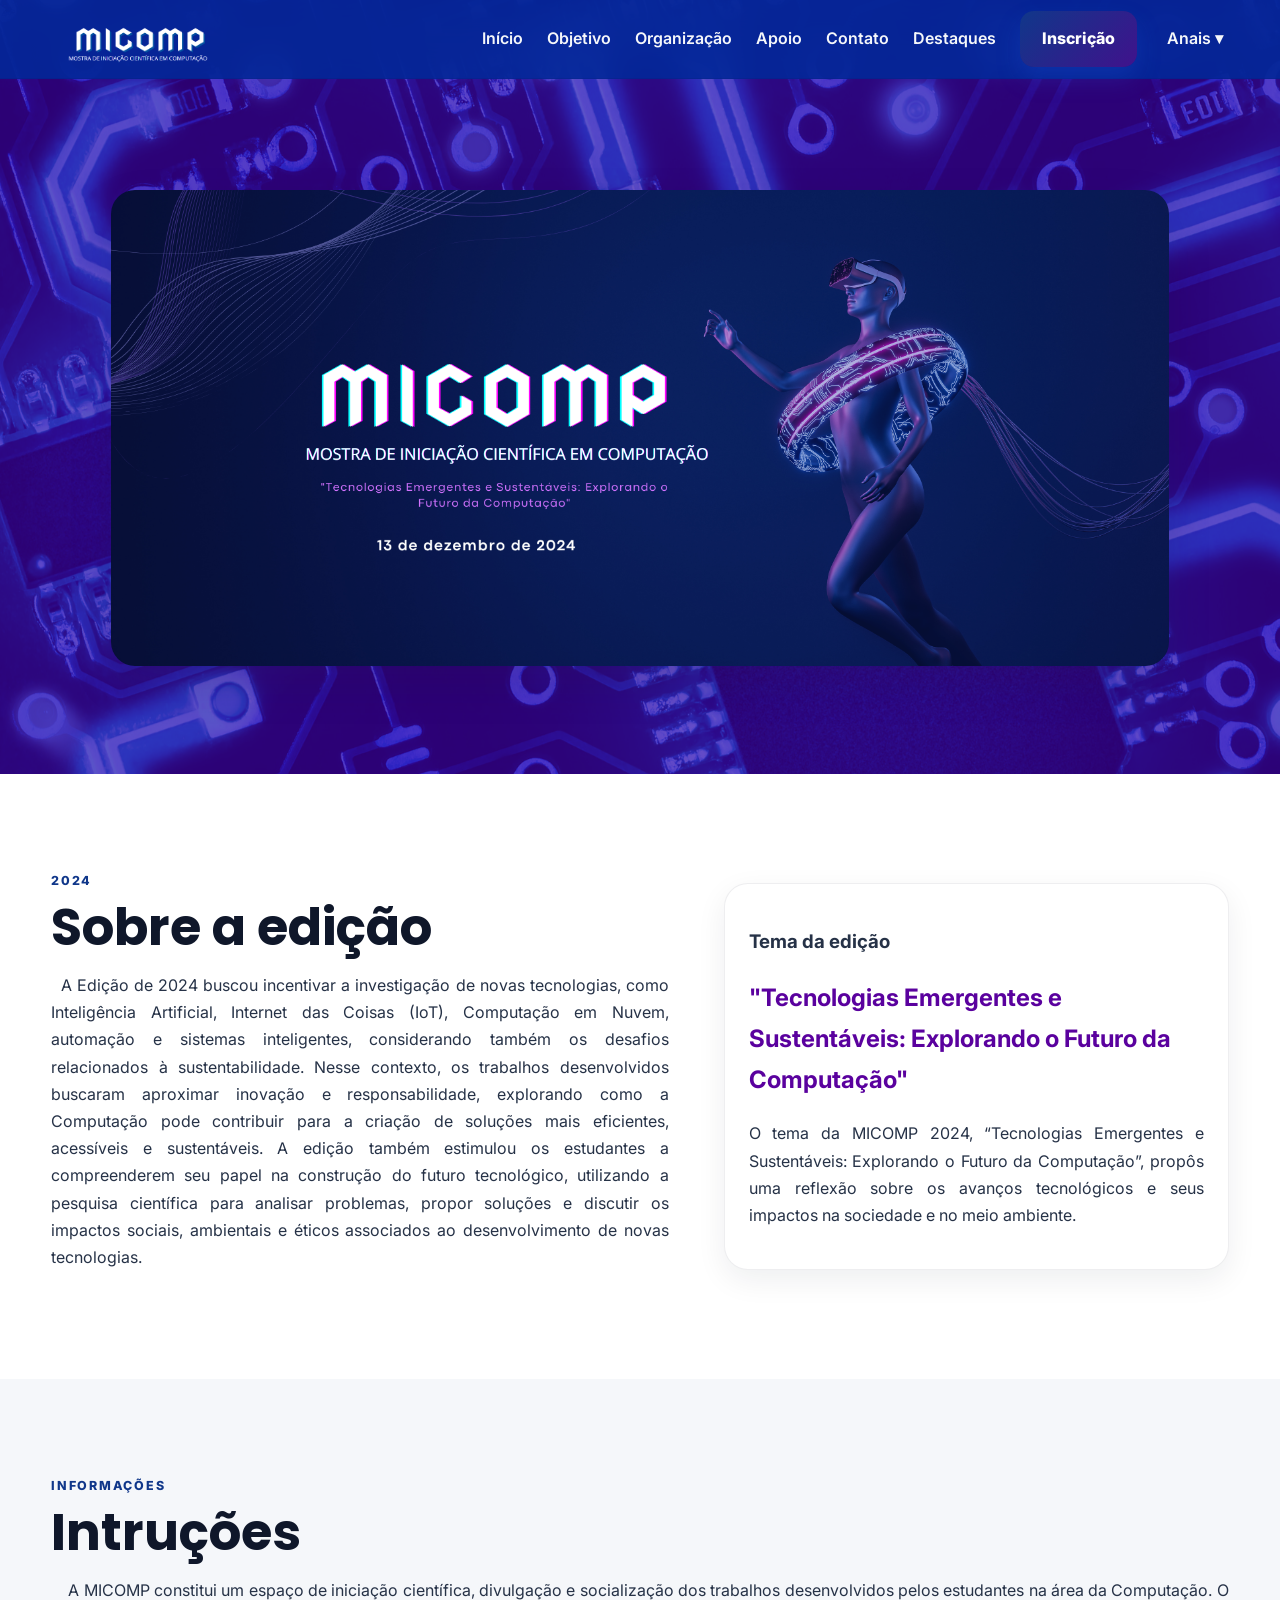
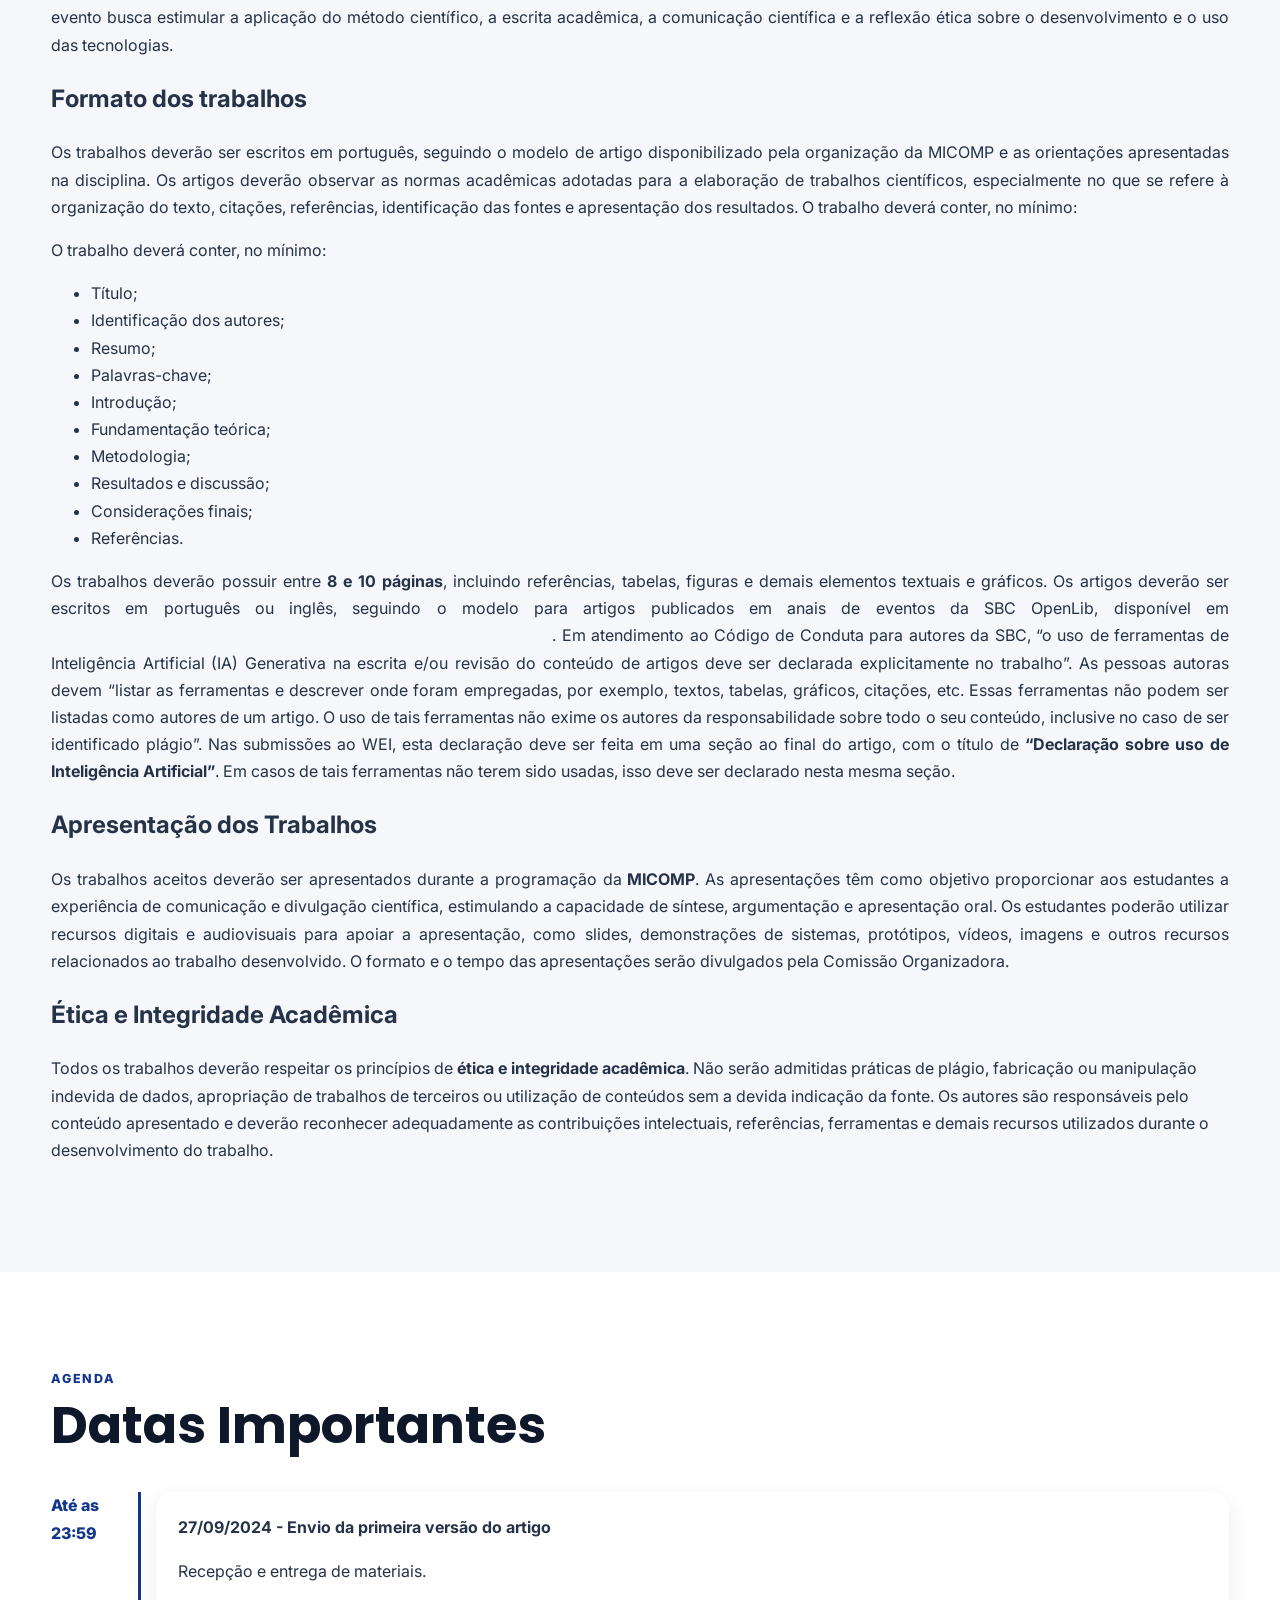
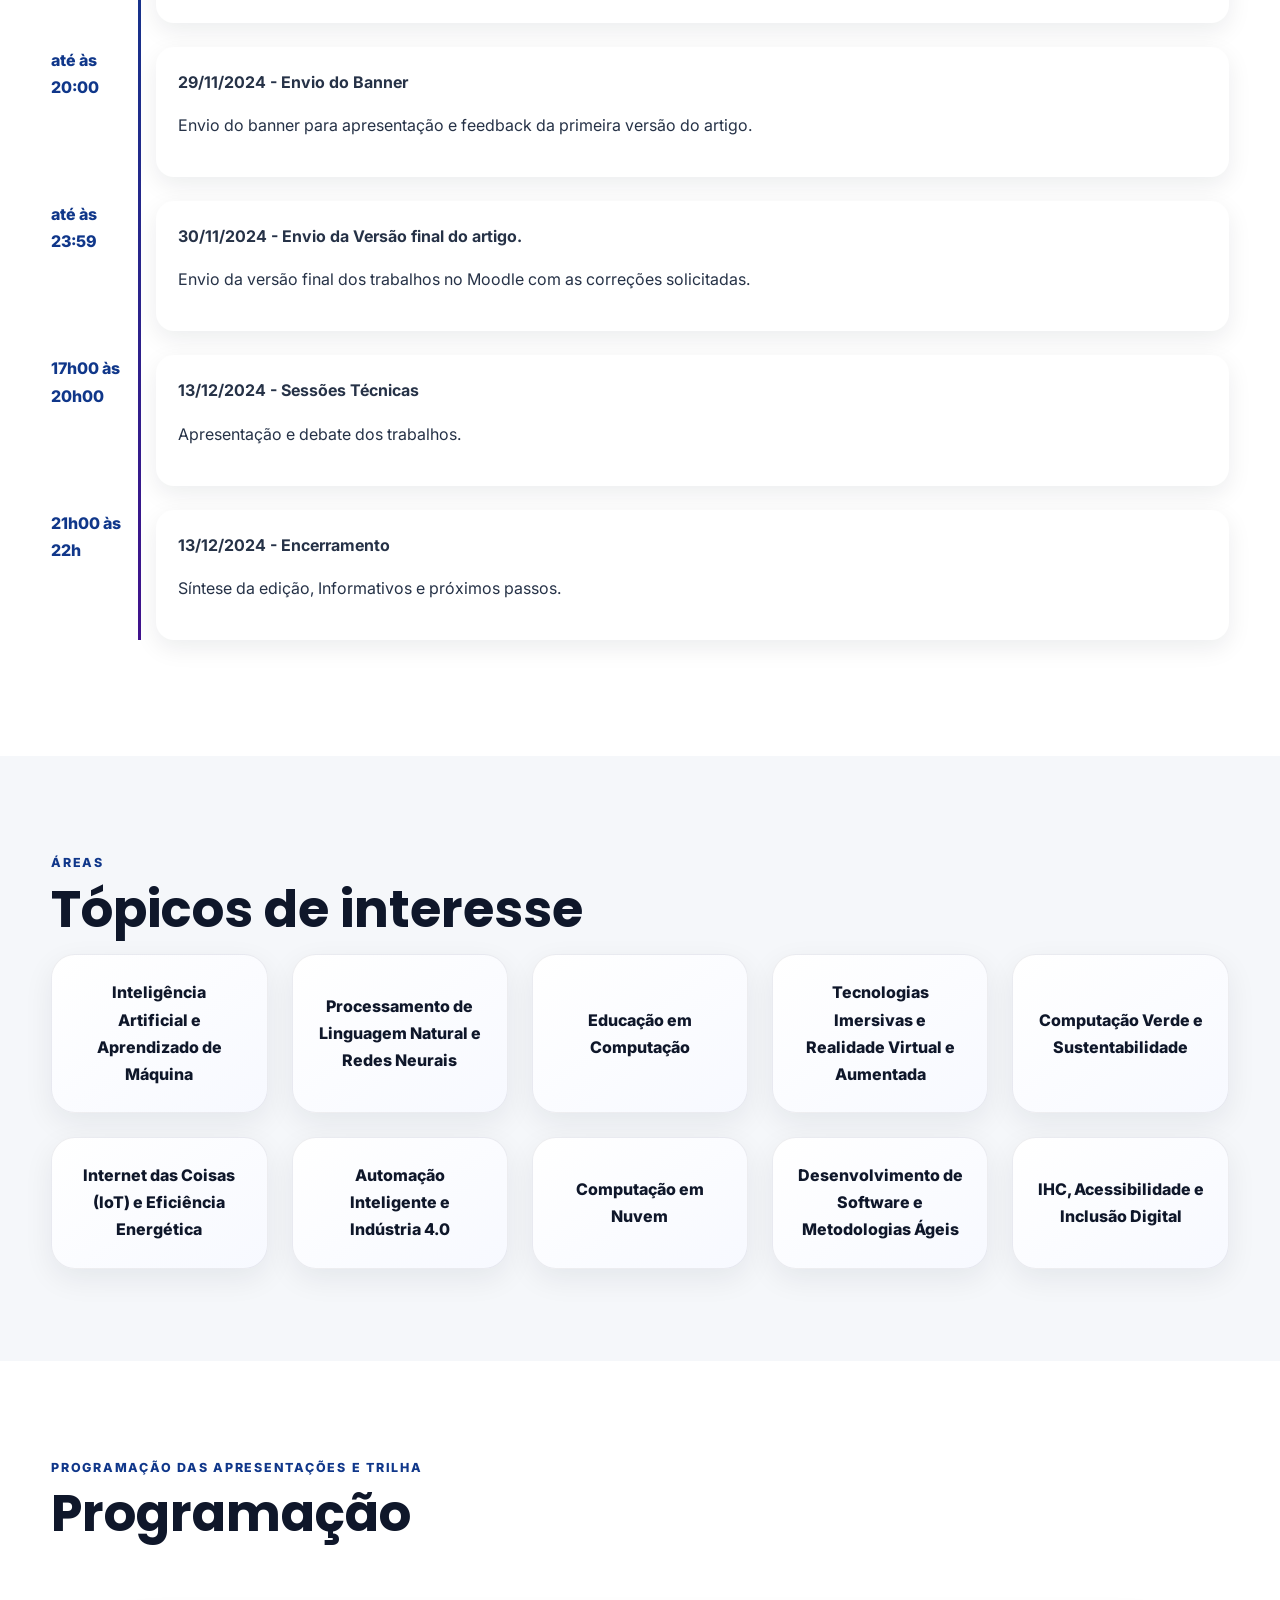
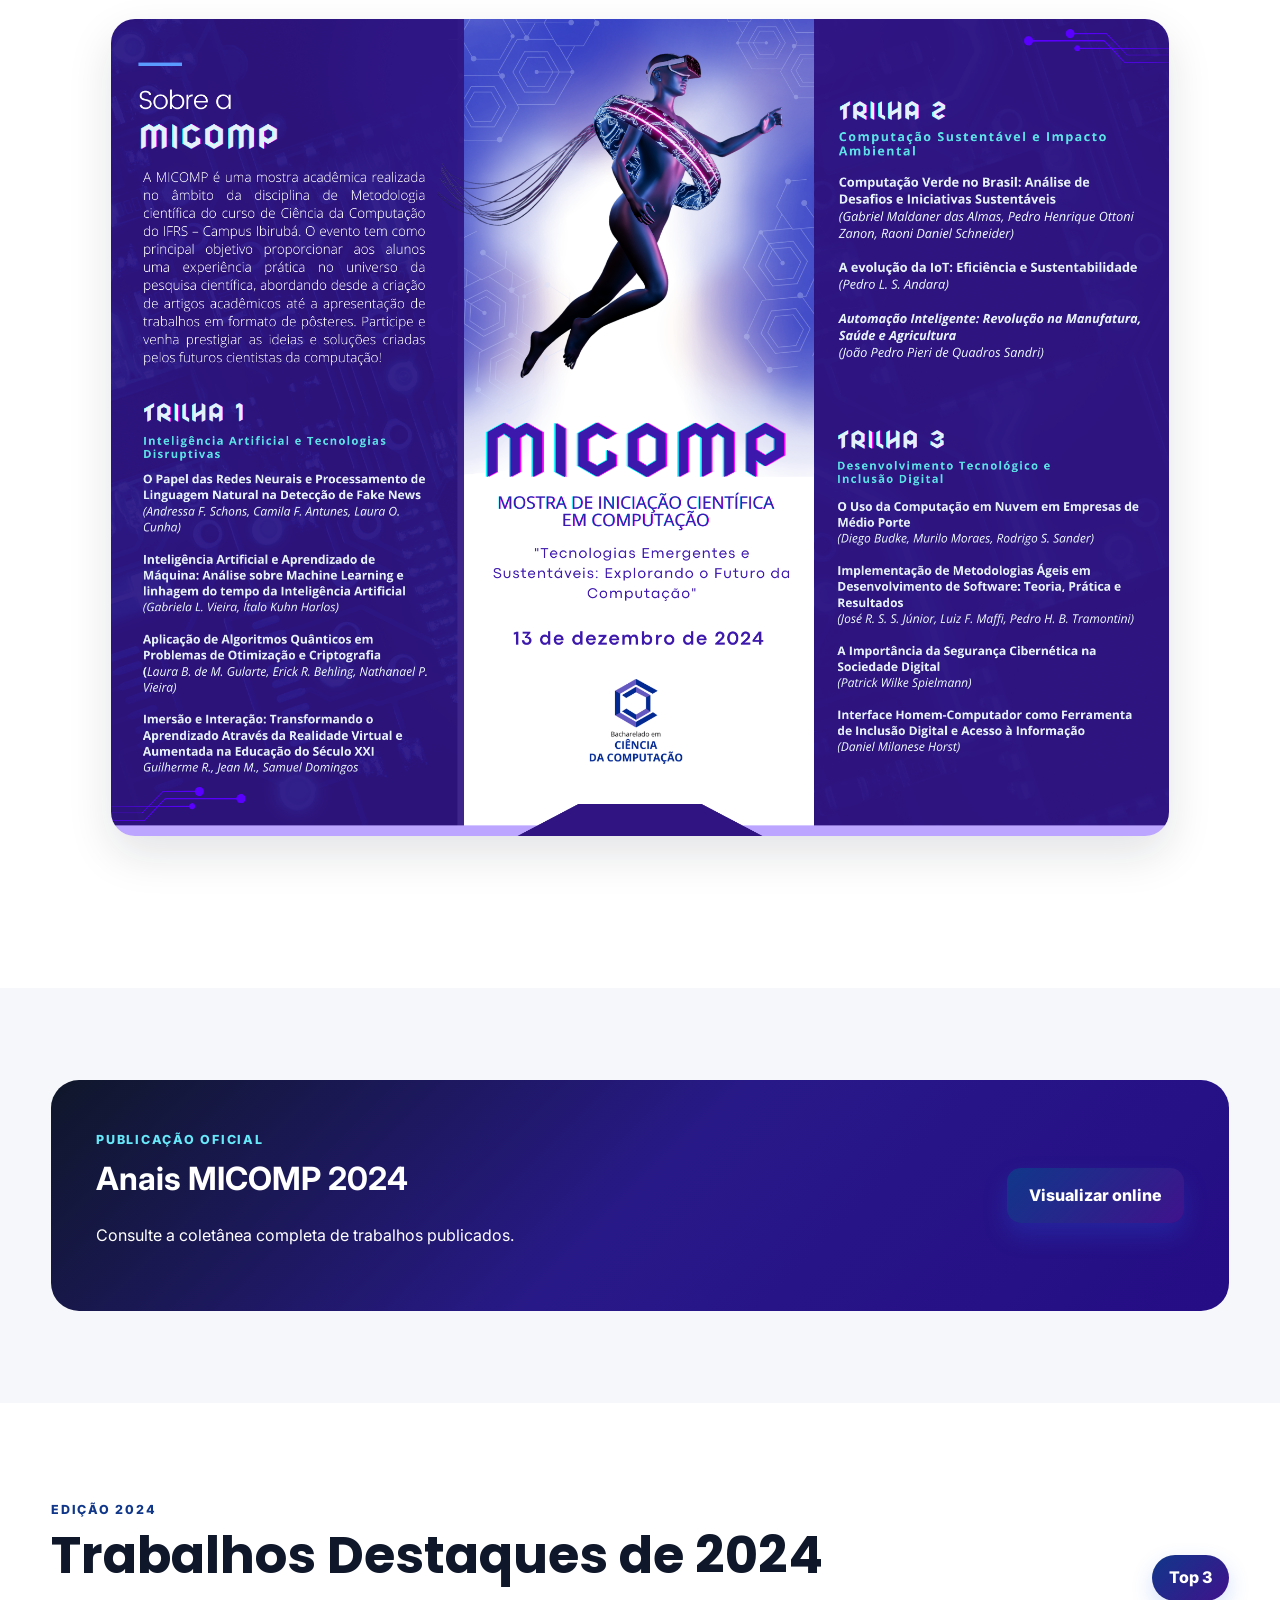
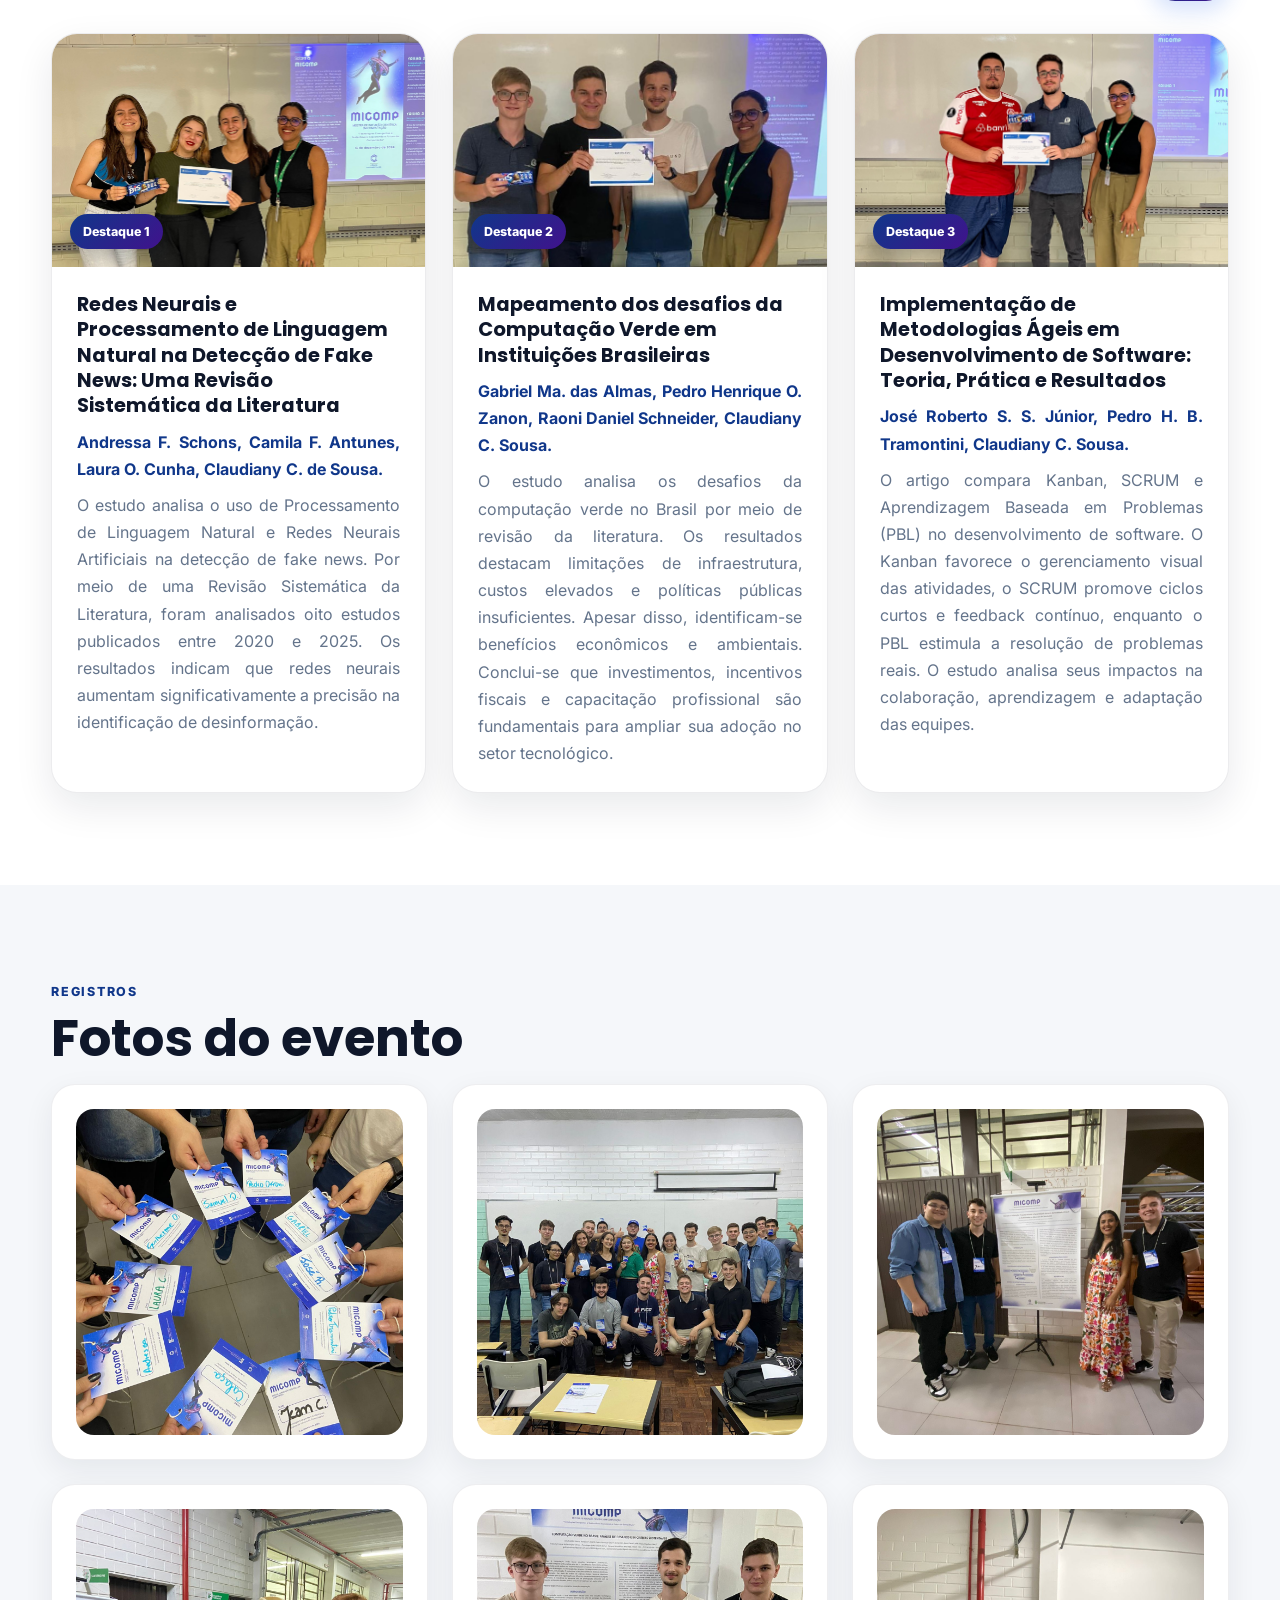
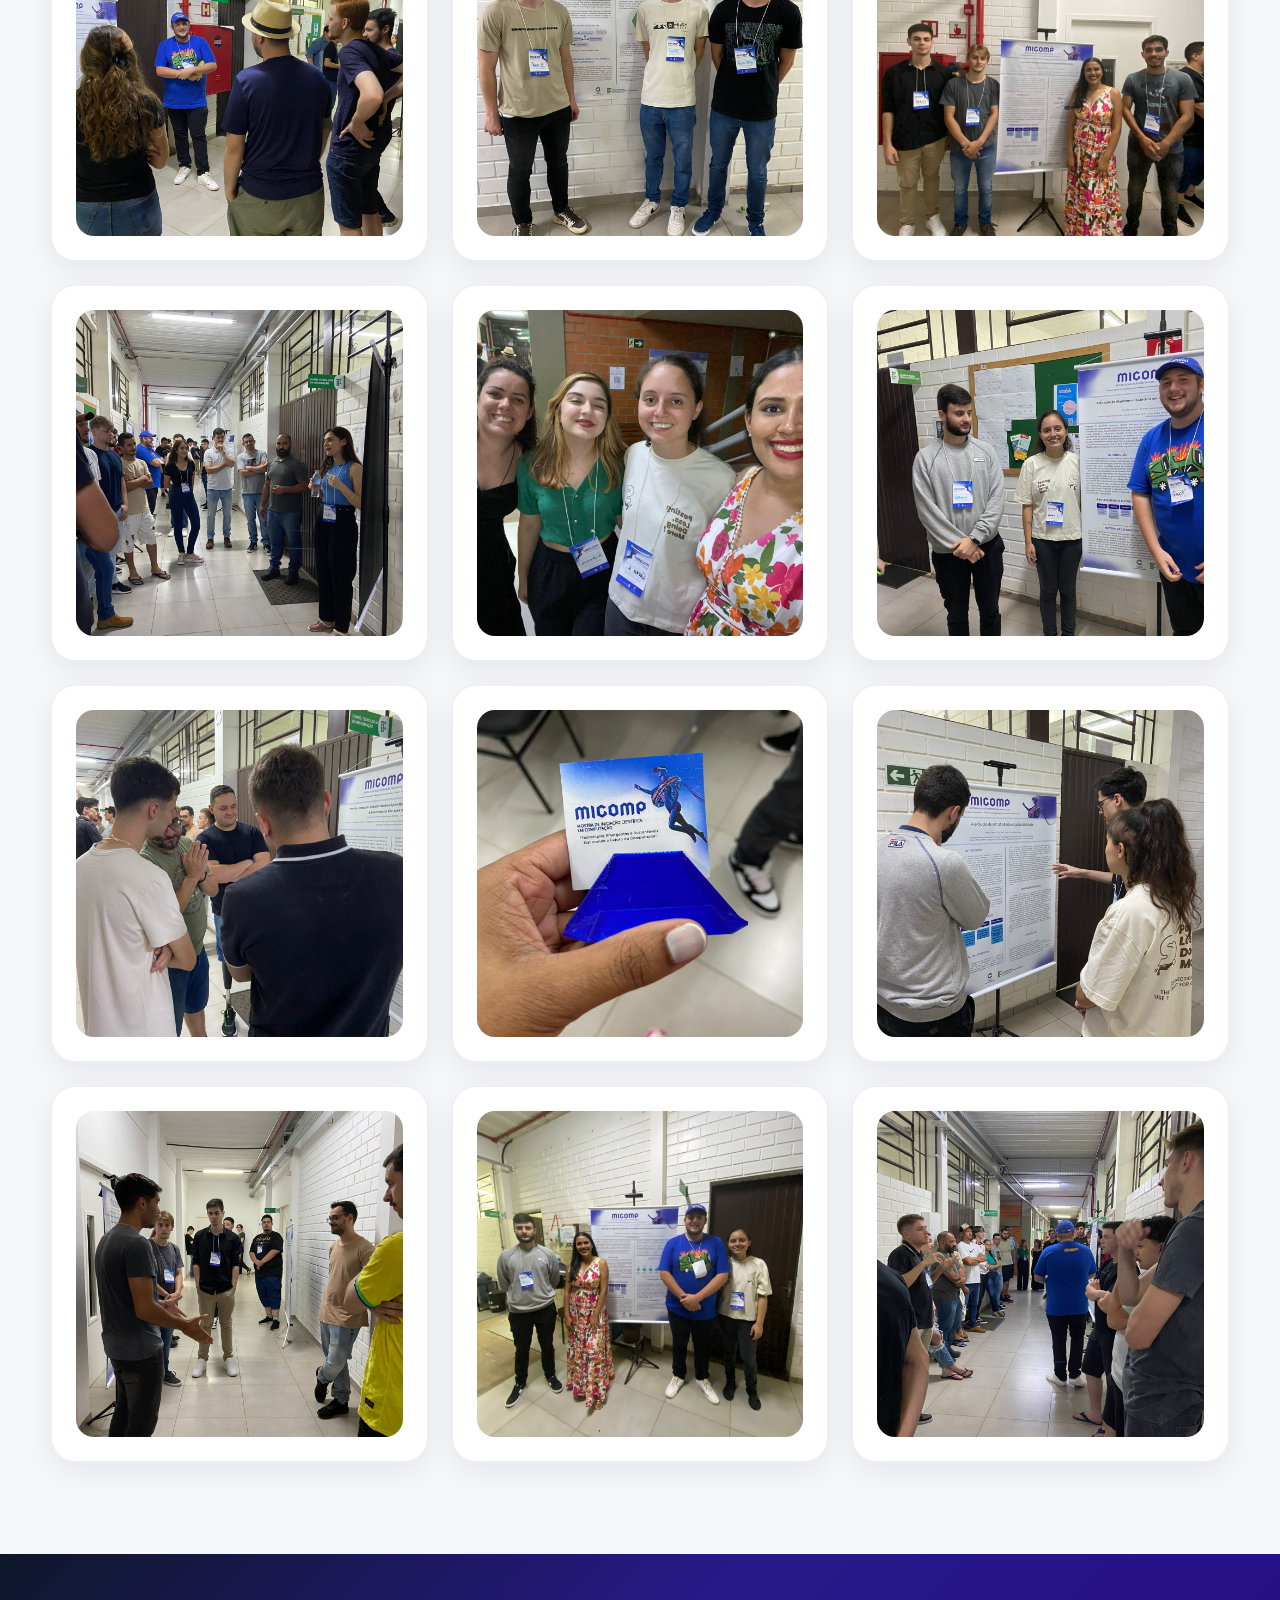
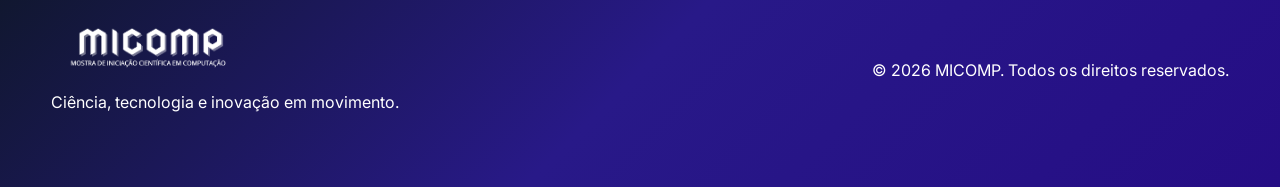
==== anais2024.html @ 4e201fee "anais e destques" ====
<!doctype html>
<html lang="pt-BR">

<head>
    <meta charset="utf-8">
    <meta name="viewport" content="width=device-width,initial-scale=1">
    <title>Anais 2024 | MICOMP</title>
    <link rel="stylesheet" href="css/style.css">
</head>


<body>
    <header class="nav">
        <div class="container nav-inner">
            <a class="brand" href="index.html">
                <img src="img/logo.png" alt="MICOMP">
            </a>
            <button class="menu-btn" aria-label="Abrir menu" aria-expanded="false">☰</button>
            <nav class="nav-links" aria-label="Navegação principal">
                <a href="index.html#inicio" class="a-link">Início</a>
                <a href="index.html#objetivo" class="a-link">Objetivo</a>
                <a href="index.html#organizacao" class="a-link">Organização</a>
                <a href="index.html#apoio" class="a-link">Apoio</a>
                <a href="index.html#contato" class="a-link">Contato</a>
                <a href="destaques.html" class="a-link">Destaques</a>
                <a class="btn btn-primary" href="#inscricao">Inscrição</a>
                <div class="dropdown"><button class="dropdown-toggle" aria-haspopup="true">Anais ▾</button>
                    <div class="dropdown-menu">
                        <a href="anais2024.html">Anais 2024</a>
                        <a href="anais2025.html">Anais 2025</a>
                        <a href="anais2026.html">Anais 2026</a>
                    </div>
                </div>
            </nav>
        </div>
    </header>
    <main>
        <section class="year-hero" style="background-image:url('img/b2024.png')">
            <div class="container">
                <div class="">
                    <div class="banner-copy">
                        <img class="tech-art reveal" src="img/banner2024.png">
                    </div>

                </div>
            </div>
        </section>
        <section class="section">
            <div class="container split">
                <div class="reveal"><span class="eyebrow">2024</span>
                    <h3 class="title">Sobre a edição</h3>
                    <p style="text-align: justify;">&nbsp; A Edição de 2024 buscou incentivar a investigação de novas tecnologias, como Inteligência Artificial, Internet das Coisas (IoT), Computação em Nuvem, automação e sistemas inteligentes, considerando também os desafios relacionados
                        à sustentabilidade. Nesse contexto, os trabalhos desenvolvidos buscaram aproximar inovação e responsabilidade, explorando como a Computação pode contribuir para a criação de soluções mais eficientes, acessíveis e sustentáveis.
                        A edição também estimulou os estudantes a compreenderem seu papel na construção do futuro tecnológico, utilizando a pesquisa científica para analisar problemas, propor soluções e discutir os impactos sociais, ambientais e éticos
                        associados ao desenvolvimento de novas tecnologias.
                    </p>
                </div>
                <div class="card reveal">
                    <h3>Tema da edição</h3>
                    <h2 style="color: #5a019e;">"Tecnologias Emergentes e Sustentáveis: Explorando o Futuro da Computação"</h2>
                    <p>O tema da MICOMP 2024, “Tecnologias Emergentes e Sustentáveis: Explorando o Futuro da Computação”, propôs uma reflexão sobre os avanços tecnológicos e seus impactos na sociedade e no meio ambiente.</p>
                </div>
            </div>
        </section>
        <section class="section alt">
            <div class="container"><span class="eyebrow">Informações</span>
                <h3 class="title">Intruções</h3>
                <p style="text-align: justify;">&nbsp; &nbsp; A MICOMP constitui um espaço de iniciação científica, divulgação e socialização dos trabalhos desenvolvidos pelos estudantes na área da Computação. O evento busca estimular a aplicação do método científico, a escrita acadêmica,
                    a comunicação científica e a reflexão ética sobre o desenvolvimento e o uso das tecnologias.
                </p>
                <h2>Formato dos trabalhos</h2>
                <p style="text-align: justify;"> Os trabalhos deverão ser escritos em português, seguindo o modelo de artigo disponibilizado pela organização da MICOMP e as orientações apresentadas na disciplina. Os artigos deverão observar as normas acadêmicas adotadas para a elaboração
                    de trabalhos científicos, especialmente no que se refere à organização do texto, citações, referências, identificação das fontes e apresentação dos resultados. O trabalho deverá conter, no mínimo:
                </p>

                <p>O trabalho deverá conter, no mínimo:</p>

                <ul>
                    <li>Título;</li>
                    <li>Identificação dos autores;</li>
                    <li>Resumo;</li>
                    <li>Palavras-chave;</li>
                    <li>Introdução;</li>
                    <li>Fundamentação teórica;</li>
                    <li>Metodologia;</li>
                    <li>Resultados e discussão;</li>
                    <li>Considerações finais;</li>
                    <li>Referências.</li>
                </ul>

                <p style="text-align: justify;">
                    Os trabalhos deverão possuir entre <strong>8 e 10 páginas</strong>, incluindo referências, tabelas, figuras e demais elementos textuais e gráficos. Os artigos deverão ser escritos em português ou inglês, seguindo o modelo para artigos
                    publicados em anais de eventos da SBC OpenLib, disponível em <b> <a class="a-link" href="https://www.sbc.org.br/documentosinstitucionais/#publicacoes"> https://www.sbc.org.br/documentosinstitucionais/#publicacoes</a></b>. Em atendimento
                    ao Código de Conduta para autores da SBC, “o uso de ferramentas de Inteligência Artificial (IA) Generativa na escrita e/ou revisão do conteúdo de artigos deve ser declarada explicitamente no trabalho”. As pessoas autoras devem “listar
                    as ferramentas e descrever onde foram empregadas, por exemplo, textos, tabelas, gráficos, citações, etc. Essas ferramentas não podem ser listadas como autores de um artigo. O uso de tais ferramentas não exime os autores da responsabilidade
                    sobre todo o seu conteúdo, inclusive no caso de ser identificado plágio”. Nas submissões ao WEI, esta declaração deve ser feita em uma seção ao final do artigo, com o título de <b> “Declaração sobre uso de Inteligência Artificial”</b>.
                    Em casos de tais ferramentas não terem sido usadas, isso deve ser declarado nesta mesma seção.
                </p>

                <h2>Apresentação dos Trabalhos</h2>

                <p style="text-align: justify;">
                    Os trabalhos aceitos deverão ser apresentados durante a programação da
                    <strong>MICOMP</strong>. As apresentações têm como objetivo proporcionar aos estudantes a experiência de comunicação e divulgação científica, estimulando a capacidade de síntese, argumentação e apresentação oral. Os estudantes poderão
                    utilizar recursos digitais e audiovisuais para apoiar a apresentação, como slides, demonstrações de sistemas, protótipos, vídeos, imagens e outros recursos relacionados ao trabalho desenvolvido. O formato e o tempo das apresentações
                    serão divulgados pela Comissão Organizadora.
                    <br>
                    <h2>Ética e Integridade Acadêmica</h2>
                    Todos os trabalhos deverão respeitar os princípios de <strong>ética e integridade acadêmica</strong>. Não serão admitidas práticas de plágio, fabricação ou manipulação indevida de dados, apropriação de trabalhos de terceiros ou utilização
                    de conteúdos sem a devida indicação da fonte. Os autores são responsáveis pelo conteúdo apresentado e deverão reconhecer adequadamente as contribuições intelectuais, referências, ferramentas e demais recursos utilizados durante o desenvolvimento
                    do trabalho.
                </p>
            </div>
        </section>
        <section class="section">
            <div class="container"><span class="eyebrow">Agenda</span>
                <h2 class="title">Datas Importantes</h2>
                <div class="timeline">
                    <div class="time-item reveal">
                        <div class="time">Até as 23:59</div>
                        <div class="time-card"><strong>27/09/2024 - Envio da primeira versão do artigo</strong>
                            <p>Recepção e entrega de materiais.</p>
                        </div>
                    </div>
                    <div class="time-item reveal">
                        <div class="time">até às 20:00</div>
                        <div class="time-card"><strong>29/11/2024  - Envio do Banner</strong>
                            <p>Envio do banner para apresentação e feedback da primeira versão do artigo.</p>
                        </div>
                    </div>
                    <div class="time-item reveal">
                        <div class="time">até às 23:59</div>
                        <div class="time-card"><strong>30/11/2024 - Envio da Versão final do artigo.</strong>
                            <p>Envio da versão final dos trabalhos no Moodle com as correções solicitadas.</p>
                        </div>
                    </div>
                    <div class="time-item reveal">
                        <div class="time">17h00 às 20h00</div>
                        <div class="time-card"><strong>13/12/2024 - Sessões Técnicas</strong>
                            <p>Apresentação e debate dos trabalhos.</p>
                        </div>
                    </div>
                    <div class="time-item reveal">
                        <div class="time">21h00 às 22h</div>
                        <div class="time-card"><strong>13/12/2024 - Encerramento</strong>
                            <p>Síntese da edição, Informativos e próximos passos.</p>
                        </div>
                    </div>
                </div>
            </div>
        </section>
        <section class="section alt">
            <div class="container"><span class="eyebrow">Áreas</span>
                <h2 class="title">Tópicos de interesse</h2>
                <div class="grid topic-grid">
                    <div class="card topic reveal">Inteligência Artificial e Aprendizado de Máquina</div>
                    <div class="card topic reveal">Processamento de Linguagem Natural e Redes Neurais</div>
                    <div class="card topic reveal">Educação em Computação </div>
                    <div class="card topic reveal"> Tecnologias Imersivas e Realidade Virtual e Aumentada</div>
                    <div class="card topic reveal">Computação Verde e Sustentabilidade</div>
                    <div class="card topic reveal">Internet das Coisas (IoT) e Eficiência Energética</div>
                    <div class="card topic reveal">Automação Inteligente e Indústria 4.0 </div>
                    <div class="card topic reveal">Computação em Nuvem</div>
                    <div class="card topic reveal">Desenvolvimento de Software e Metodologias Ágeis</div>
                    <div class="card topic reveal">IHC, Acessibilidade e Inclusão Digital</div>
                </div>
            </div>
        </section>

        <section class="section">
            <div class="container"><span class="eyebrow">programação das apresentações e Trilha</span>
                <h2 class="title">Programação</h2>
                <div class="banner-copy">
                    <img class="tech-art reveal" src="img/card.png">
                </div>
            </div>
        </section>
        <!-- <section class="section alt">
            <div class="container"><span class="eyebrow">Agenda</span>
                <h2 class="title">Programação</h2>
                <div class="timeline">
                    <div class="time-item reveal">
                        <div class="time">08h00</div>
                        <div class="time-card"><strong>Credenciamento</strong>
                            <p>Recepção e entrega de materiais.</p>
                        </div>
                    </div>
                    <div class="time-item reveal">
                        <div class="time">09h00</div>
                        <div class="time-card"><strong>Abertura</strong>
                            <p>Boas-vindas e apresentação institucional.</p>
                        </div>
                    </div>
                    <div class="time-item reveal">
                        <div class="time">10h00</div>
                        <div class="time-card"><strong>Palestra</strong>
                            <p>Conferência com especialista convidado.</p>
                        </div>
                    </div>
                    <div class="time-item reveal">
                        <div class="time">14h00</div>
                        <div class="time-card"><strong>Sessões Técnicas</strong>
                            <p>Apresentação e debate dos trabalhos.</p>
                        </div>
                    </div>
                    <div class="time-item reveal">
                        <div class="time">17h00</div>
                        <div class="time-card"><strong>Encerramento</strong>
                            <p>Síntese da edição e próximos passos.</p>
                        </div>
                    </div>
                </div>
            </div>
        </section>
        <section class="section">
            <div class="container"><span class="eyebrow">Áreas</span>
                <h2 class="title">Tópicos de interesse</h2>
                <div class="grid topic-grid">
                    <div class="card topic reveal">Inteligência Artificial</div>
                    <div class="card topic reveal">Desenvolvimento Web</div>
                    <div class="card topic reveal">Ciência de Dados</div>
                    <div class="card topic reveal">Internet das Coisas</div>
                    <div class="card topic reveal">Segurança da Informação</div>
                    <div class="card topic reveal">Engenharia de Software</div>
                    <div class="card topic reveal">Computação em Nuvem</div>
                    <div class="card topic reveal">Educação em Computação</div>
                    <div class="card topic reveal">Robótica</div>
                    <div class="card topic reveal">Sistemas Embarcados</div>
                </div>
            </div>
        </section> -->

        <section class="section alt">
            <div class="container">
                <div class="downloads reveal">
                    <div><span class="eyebrow" style="color:#67e8f9">Publicação oficial</span>
                        <h2>Anais MICOMP 2024</h2>
                        <p>Consulte a coletânea completa de trabalhos publicados.</p>
                    </div>
                    <div><a class="btn btn-primary" href="https://drive.google.com/file/d/1xsKB3RBUf2etuTojGMhRiZSl7FaUYxQj/view?usp=sharing">Visualizar online</a></div>
                </div>
            </div>
        </section>
        <section class="section " id="destaques-2024">
            <div class="container">
                <div class="year-heading reveal">
                    <div><span class="eyebrow">Edição 2024</span>
                        <h2 class="title">Trabalhos Destaques de 2024</h2>
                    </div><span class="year-pill">Top 3</span></div>
                <div class="highlight-grid">
                    <article class="highlight-card reveal">
                        <div class="highlight-image"><img src="img/destaques/2024-1.jpeg" alt="Imagem ilustrativa do trabalho Soluções Inteligentes para o Cotidiano"><span class="highlight-badge">Destaque 1</span></div>
                        <div class="highlight-body">
                            <h3>Redes Neurais e Processamento de Linguagem Natural na Detecção de Fake News: Uma Revisão Sistemática da Literatura</h3>
                            <p class="highlight-authors">Andressa F. Schons, Camila F. Antunes, Laura O. Cunha, Claudiany C. de Sousa.</p>
                            <p>O estudo analisa o uso de Processamento de Linguagem Natural e Redes Neurais Artificiais na detecção de fake news. Por meio de uma Revisão Sistemática da Literatura, foram analisados oito estudos publicados entre 2020 e 2025.
                                Os resultados indicam que redes neurais aumentam significativamente a precisão na identificação de desinformação.
                            </p>
                        </div>
                    </article>
                    <article class="highlight-card reveal">
                        <div class="highlight-image"><img src="img/destaques/2024-2.jpeg" alt="Imagem ilustrativa do trabalho Tecnologia e Sustentabilidade em Ação"><span class="highlight-badge">Destaque 2</span></div>
                        <div class="highlight-body">
                            <h3>Mapeamento dos desafios da Computação Verde em Instituições Brasileiras</h3>
                            <p class="highlight-authors">Gabriel Ma. das Almas, Pedro Henrique O. Zanon, Raoni Daniel Schneider, Claudiany C. Sousa.</p>
                            <p>O estudo analisa os desafios da computação verde no Brasil por meio de revisão da literatura. Os resultados destacam limitações de infraestrutura, custos elevados e políticas públicas insuficientes. Apesar disso, identificam-se
                                benefícios econômicos e ambientais. Conclui-se que investimentos, incentivos fiscais e capacitação profissional são fundamentais para ampliar sua adoção no setor tecnológico.
                            </p>
                        </div>
                    </article>
                    <article class="highlight-card reveal">
                        <div class="highlight-image"><img src="img/destaques/2024-3.jpeg" alt="Imagem ilustrativa do trabalho Interfaces Digitais Acessíveis"><span class="highlight-badge">Destaque 3</span></div>
                        <div class="highlight-body">
                            <h3>Implementação de Metodologias Ágeis em Desenvolvimento de Software: Teoria, Prática e Resultados</h3>
                            <p class="highlight-authors">José Roberto S. S. Júnior, Pedro H. B. Tramontini, Claudiany C. Sousa.</p>
                            <p>O artigo compara Kanban, SCRUM e Aprendizagem Baseada em Problemas (PBL) no desenvolvimento de software. O Kanban favorece o gerenciamento visual das atividades, o SCRUM promove ciclos curtos e feedback contínuo, enquanto o
                                PBL estimula a resolução de problemas reais. O estudo analisa seus impactos na colaboração, aprendizagem e adaptação das equipes.</p>
                        </div>
                    </article>
                </div>
            </div>
        </section>
        <section class="section alt" id="organizacao">
            <div class="container"><span class="eyebrow">Registros</span>
                <h2 class="title">Fotos do evento</h2>

                <div class="grid">
                    <article class="card person reveal"><img src="img/fotos2024/1.jpeg" alt="Foto de Ana Martins"> </article>
                    <article class="card person reveal"><img src="img/fotos2024/2.jpeg" alt="Foto de Bruno Silva"> </article>
                    <article class="card person reveal"><img src="img/fotos2024/3.jpeg" alt="Foto de Carla Souza"></article>
                    <article class="card person reveal"><img src="img/fotos2024/4.jpeg" alt="Foto de Diego Lima"> </article>
                    <article class="card person reveal"><img src="img/fotos2024/5.jpeg" alt="Foto de Elisa Rocha"> </article>
                    <article class="card person reveal"><img src="img/fotos2024/6.jpeg" alt="Foto de Fábio Costa"></article>
                    <article class="card person reveal"><img src="img/fotos2024/7.jpeg" alt="Foto de Fábio Costa"></article>
                    <article class="card person reveal"><img src="img/fotos2024/8.jpeg" alt="Foto de Fábio Costa"></article>
                    <article class="card person reveal"><img src="img/fotos2024/10.jpeg" alt="Foto de Fábio Costa"></article>
                    <article class="card person reveal"><img src="img/fotos2024/11.jpeg" alt="Foto de Fábio Costa"></article>
                    <article class="card person reveal"><img src="img/fotos2024/12.jpeg" alt="Foto de Fábio Costa"></article>
                    <article class="card person reveal"><img src="img/fotos2024/13.jpeg" alt="Foto de Fábio Costa"></article>
                    <article class="card person reveal"><img src="img/fotos2024/14.jpeg" alt="Foto de Fábio Costa"></article>
                    <article class="card person reveal"><img src="img/fotos2024/15.jpeg" alt="Foto de Fábio Costa"></article>
                    <article class="card person reveal"><img src="img/fotos2024/16.jpeg" alt="Foto de Fábio Costa"></article>

                </div>
            </div>
        </section>

        <!-- <section class="section " id="trabalhos">
            <div class="container"><span class="eyebrow">Produção científica</span>
                <h2 class="title">Trabalhos publicados</h2>
                <div class="table-wrap reveal">
                    <table>
                        <thead>
                            <tr>
                                <th>Título</th>
                                <th>Autores</th>
                                <th>Instituição</th>
                                <th>Área</th>
                                <th>PDF</th>
                            </tr>
                        </thead>
                        <tbody>
                            <tr>
                                <td>Arquiteturas inteligentes para ambientes educacionais</td>
                                <td>Autor(a) Exemplo; Coautor(a)</td>
                                <td>Instituição Parceira</td>
                                <td>Inteligência Artificial</td>
                                <td><a class="pdf" href="#">PDF</a></td>
                            </tr>
                            <tr>
                                <td>Aplicação web para gestão colaborativa</td>
                                <td>Autor(a) Exemplo; Coautor(a)</td>
                                <td>Instituição Parceira</td>
                                <td>Desenvolvimento Web</td>
                                <td><a class="pdf" href="#">PDF</a></td>
                            </tr>
                            <tr>
                                <td>Análise de dados aplicada à inovação</td>
                                <td>Autor(a) Exemplo; Coautor(a)</td>
                                <td>Instituição Parceira</td>
                                <td>Ciência de Dados</td>
                                <td><a class="pdf" href="#">PDF</a></td>
                            </tr>
                            <tr>
                                <td>Protótipo IoT para monitoramento sustentável</td>
                                <td>Autor(a) Exemplo; Coautor(a)</td>
                                <td>Instituição Parceira</td>
                                <td>Internet das Coisas</td>
                                <td><a class="pdf" href="#">PDF</a></td>
                            </tr>
                            <tr>
                                <td>Práticas de segurança em sistemas acadêmicos</td>
                                <td>Autor(a) Exemplo; Coautor(a)</td>
                                <td>Instituição Parceira</td>
                                <td>Segurança da Informação</td>
                                <td><a class="pdf" href="#">PDF</a></td>
                            </tr>
                        </tbody>
                    </table>
                </div>
            </div>
        </section> -->
    </main>
    <footer class="footer" id="contato">
        <div class="container footer-grid">
            <div><img src="img/logo.png" alt="MICOMP">
                <p>Ciência, tecnologia e inovação em movimento.</p>
            </div>
            <p>© 2026 MICOMP. Todos os direitos reservados.</p>
        </div>
    </footer><button class="back-top" aria-label="Voltar ao topo">↑</button>
    <script src="js/script.js"></script>
</body>

</html>
---- css/style.css ----
@import url('https://fonts.googleapis.com/css2?family=Inter:wght@400;500;600;700;800&family=Poppins:wght@600;700;800&display=swap');
:root {
    --navy: #0F172A;
    --purple: #40128c;
    --blue: #10378a;
    --cyan: #3e12b6;
    --light: #F5F7FA;
    --white: #fff;
    --text: #263247;
    --muted: #64748B;
    --grad: linear-gradient(135deg, #0F172A, #281988, #250d85);
    --shadow: 0 18px 45px rgba(15, 23, 42, .12);
    --radius: 24px
}

* {
    box-sizing: border-box
}

html {
    scroll-behavior: smooth
}

body {
    margin: 0;
    font-family: Inter, Arial, sans-serif;
    color: var(--text);
    background: #fff;
    line-height: 1.7;
    overflow-x: hidden
}

img {
    max-width: 100%;
    display: block
}

a {
    text-decoration: none;
    color: #0F172A;
}

p {
    text-align: justify;
}

.a-link {
    text-decoration: none;
    color: var(--light);
}

.container {
    width: min(1180px, 92%);
    margin: auto
}

.section {
    padding: 92px 0
}

.section.alt {
    background: var(--light)
}

.eyebrow {
    display: inline-block;
    color: var(--blue);
    font-weight: 800;
    text-transform: uppercase;
    letter-spacing: .14em;
    font-size: .78rem
}

.title {
    font-family: Poppins, sans-serif;
    font-size: clamp(2rem, 4vw, 3.4rem);
    line-height: 1.12;
    margin: .35rem 0 1rem;
    color: var(--navy)
}

.lead {
    font-size: 1.08rem;
    color: var(--muted);
    max-width: 760px
}

.nav {
    position: fixed;
    inset: 0 0 auto;
    z-index: 1000;
    background: rgba(2, 40, 152, 0.88);
    backdrop-filter: blur(18px);
    border-bottom: 1px solid rgba(15, 23, 42, .08);
    transition: .3s
}

.nav.scrolled {
    box-shadow: 0 10px 30px rgba(15, 23, 42, .08)
}

.nav-inner {
    height: 78px;
    display: flex;
    align-items: center;
    justify-content: space-between;
    gap: 28px
}

.brand img {
    width: 170px
}

.nav-links {
    display: flex;
    align-items: center;
    gap: 24px;
    font-weight: 600
}

.nav-links a:hover,
.dropdown-toggle:hover {
    color: var(--light)
}

.btn {
    display: inline-flex;
    align-items: center;
    justify-content: center;
    gap: 10px;
    border: 0;
    border-radius: 14px;
    padding: 14px 22px;
    font-weight: 800;
    cursor: pointer;
    transition: .25s
}

.btn-primary {
    background: linear-gradient(135deg, var(--blue), var(--purple));
    color: white;
    box-shadow: 0 12px 24px rgba(37, 99, 235, .22)
}

.btn-primary:hover {
    transform: translateY(-2px);
    box-shadow: 0 16px 30px rgba(37, 99, 235, .3)
}

.btn-outline {
    border: 1px solid rgba(255, 255, 255, 0);
    color: white;
    background: rgba(255, 255, 255, .09)
}

.menu-btn {
    display: none;
    background: none;
    border: 0;
    font-size: 1.7rem;
    color: var(--light);
}

.dropdown {
    position: relative
}

.dropdown-toggle {
    background: none;
    border: 0;
    font: inherit;
    color: var(--light);
    cursor: pointer
}

.dropdown-menu {
    position: absolute;
    top: 42px;
    right: 0;
    min-width: 190px;
    padding: 10px;
    background: #fff;
    border-radius: 14px;
    box-shadow: var(--shadow);
    opacity: 0;
    visibility: hidden;
    transform: translateY(-8px);
    transition: .2s
}

.dropdown.open .dropdown-menu {
    opacity: 1;
    visibility: visible;
    transform: none
}

.dropdown-menu a {
    display: block;
    padding: 10px 12px;
    border-radius: 9px
}

.dropdown-menu a:hover {
    background: var(--light);
    color: var(--navy)
}

.hero {
    min-height: 94vh;
    padding: 135px 0 65px;
    display: grid;
    place-items: center;
    text-align: center;
    color: var(--navy);
    background: var(--grad);
    position: relative;
    overflow: hidden
}

.hero:before,
.hero:after {
    content: '';
    position: absolute;
    border-radius: 50%;
    filter: blur(2px);
    opacity: .3
}

.hero:before {
    width: 520px;
    height: 520px;
    background: var(--cyan);
    left: -220px;
    top: 10%
}

.hero:after {
    width: 620px;
    height: 620px;
    background: var(--purple);
    right: -260px;
    bottom: -260px
}

.particles {
    position: absolute;
    inset: 0;
    background-image: radial-gradient(circle, rgba(255, 255, 255, .26) 1px, transparent 1px);
    background-size: 38px 38px;
    opacity: .25
}

.hero-content {
    position: relative;
    z-index: 2;
    max-width: 900px
}

.hero-logo {
    width: min(900px, 75vw);
    margin: 0 auto 22px;
    filter: brightness(0) invert(1)
}

.hero h1 {
    font-family: Poppins, sans-serif;
    font-size: clamp(2.5rem, 7vw, 5.7rem);
    line-height: 1;
    margin: .2rem 0
}

.hero p {
    font-size: clamp(1rem, 2vw, 1.28rem);
    max-width: 760px;
    margin: 18px auto 32px;
    color: #dbeafe
}

.hero-actions {
    display: flex;
    justify-content: center;
    gap: 14px;
    flex-wrap: wrap
}

.carousel {
    position: relative;
    overflow: hidden;
    border-radius: 30px;
    box-shadow: var(--shadow);
    min-height: 520px
}

.slide {
    position: absolute;
    inset: 0;
    opacity: 0;
    transition: opacity 1s
}

.slide.active {
    opacity: 1
}

.slide img {
    width: 100%;
    height: 520px;
    object-fit: cover
}

.slide:after {
    content: '';
    position: absolute;
    inset: 0;
    background: linear-gradient(0deg, rgba(15, 23, 42, .55), transparent 55%)
}

.dots {
    display: flex;
    justify-content: center;
    gap: 8px;
    margin-top: 20px
}

.dot {
    width: 10px;
    height: 10px;
    border-radius: 50%;
    background: #cbd5e1
}

.dot.active {
    width: 28px;
    border-radius: 20px;
    background: var(--blue)
}

.split {
    display: grid;
    grid-template-columns: 1.1fr .9fr;
    gap: 55px;
    align-items: center
}

.tech-art {
    min-height: 430px;
    border-radius: var(--radius);
    background: var(--grad);
    position: relative;
    overflow: hidden;
    box-shadow: var(--shadow)
}

.tech-art:before {
    content: '';
    position: absolute;
    inset: 12%;
}

.tech-art:after {
    position: absolute;
    inset: 0;
    display: grid;
    place-items: center;
    font-size: 9rem;
    color: white;
    font-weight: 800
}

.grid {
    display: grid;
    grid-template-columns: repeat(3, 1fr);
    gap: 24px
}

.card {
    background: white;
    border: 1px solid rgba(15, 23, 42, .07);
    border-radius: var(--radius);
    padding: 24px;
    box-shadow: 0 10px 30px rgba(15, 23, 42, .07);
    transition: .3s
}

.card:hover {
    transform: translateY(-7px);
    box-shadow: var(--shadow)
}

.person img {
    width: 100%;
    aspect-ratio: 1/1;
    object-fit: cover;
    border-radius: 18px
}

.person h3 {
    margin: 16px 0 2px;
    color: var(--navy)
}

.person p {
    margin: 0;
    color: var(--muted)
}

.logo-grid {
    display: grid;
    grid-template-columns: repeat(6, 1fr);
    gap: 18px
}

.logo-card {
    background: white;
    padding: 20px;
    border-radius: 18px;
    box-shadow: 0 8px 24px rgba(15, 23, 42, .07);
    transition: .25s
}

.logo-card:hover {
    transform: scale(1.06);
    box-shadow: var(--shadow)
}

.socials {
    display: flex;
    gap: 18px;
    flex-wrap: wrap
}

.social {
    width: 120px;
    height: 120px;
    border-radius: 25px;
    background: var(--grad);
    display: grid;
    place-items: center;
    color: white;
    font-size: 2.3rem;
    font-weight: 800;
    box-shadow: var(--shadow);
    transition: .3s
}

.social:hover {
    transform: translateY(-8px) rotate(3deg)
}

.footer {
    background: var(--grad);
    color: white;
    padding: 55px 0
}

.footer-grid {
    display: flex;
    align-items: center;
    justify-content: space-between;
    gap: 30px
}

.footer img {
    width: 190px;
    filter: brightness(0) invert(1)
}

.back-top {
    position: fixed;
    right: 22px;
    bottom: 22px;
    width: 48px;
    height: 48px;
    border-radius: 50%;
    border: 0;
    background: var(--grad);
    color: #fff;
    font-size: 1.3rem;
    opacity: 0;
    visibility: hidden;
    transition: .25s;
    z-index: 900
}

.back-top.show {
    opacity: 1;
    visibility: visible
}

.reveal {
    opacity: 0;
    transform: translateY(25px);
    transition: .7s
}

.reveal.visible {
    opacity: 1;
    transform: none
}


/* Anais */

.year-hero {
    padding: 130px 0 48px;
    background: var(--light)
}

.banner {
    min-height: 570px;
    border-radius: 32px;
    background-position: center;
    background-size: cover;
    position: relative;
    display: flex;
    align-items: flex-end;
    overflow: hidden;
    box-shadow: var(--shadow)
}

.banner:before {
    content: '';
    position: absolute;
    inset: 0;
    background: linear-gradient(0deg, rgba(15, 23, 42, .88), rgba(15, 23, 42, .1))
}

.banner-copy {
    position: relative;
    z-index: 2;
    color: white;
    padding: 60px
}

.banner-copy h1 {
    font-size: clamp(3rem, 6vw, 5.5rem);
    margin: 0;
    font-family: Poppins
}

.timeline {
    position: relative;
    margin-top: 38px
}

.timeline:before {
    content: '';
    position: absolute;
    left: 87px;
    top: 0;
    bottom: 0;
    width: 3px;
    background: linear-gradient(var(--blue), var(--purple))
}

.time-item {
    display: grid;
    grid-template-columns: 70px 1fr;
    gap: 35px;
    margin: 0 0 24px
}

.time {
    font-weight: 800;
    color: var(--blue)
}

.time-card {
    background: white;
    padding: 22px;
    border-radius: 18px;
    box-shadow: 0 8px 25px rgba(15, 23, 42, .08)
}

.topic-grid {
    grid-template-columns: repeat(5, 1fr)
}

.topic {
    background: linear-gradient(145deg, #fff, #f7f9ff);
    min-height: 130px;
    display: flex;
    align-items: center;
    justify-content: center;
    text-align: center;
    font-weight: 800;
    color: var(--navy)
}

.submission-grid {
    display: grid;
    grid-template-columns: repeat(3, 1fr);
    gap: 20px
}

.submission-card {
    padding: 28px;
    border-radius: 22px;
    background: rgba(255, 255, 255, .8);
    backdrop-filter: blur(12px);
    box-shadow: var(--shadow);
    border: 1px solid rgba(37, 99, 235, .12)
}

.submission-card .icon {
    font-size: 2rem
}

.downloads {
    padding: 45px;
    border-radius: 28px;
    background: var(--grad);
    color: white;
    display: flex;
    justify-content: space-between;
    align-items: center;
    gap: 25px
}

.downloads h2 {
    margin: 0;
    font-size: 2rem
}

.table-wrap {
    overflow: auto;
    border-radius: 20px;
    box-shadow: var(--shadow)
}

table {
    width: 100%;
    border-collapse: collapse;
    background: white;
    min-width: 850px
}

th,
td {
    padding: 18px;
    text-align: left;
    border-bottom: 1px solid #e7ecf2
}

th {
    background: var(--navy);
    color: white
}

tr:hover td {
    background: #f8faff
}

.pdf {
    display: inline-block;
    padding: 8px 12px;
    border-radius: 10px;
    background: linear-gradient(135deg, var(--blue), var(--purple));
    color: white;
    font-weight: 700
}

@media(max-width:900px) {
    .menu-btn {
        display: block
    }
    .nav-links {
        position: fixed;
        top: 78px;
        left: 0;
        right: 0;
        background: #250d85;
        display: none;
        flex-direction: column;
        align-items: stretch;
        padding: 24px;
        box-shadow: var(--cyan);
        color: var(--navy);
    }
    .nav-links.open {
        display: flex
    }
    .dropdown-menu {
        position: static;
        display: none;
        box-shadow: none;
        opacity: 1;
        visibility: visible;
        transform: none;
        padding-left: 15px
    }
    .dropdown.open .dropdown-menu {
        display: block
    }
    .split {
        grid-template-columns: 1fr
    }
    .grid {
        grid-template-columns: repeat(2, 1fr)
    }
    .logo-grid {
        grid-template-columns: repeat(3, 1fr)
    }
    .topic-grid {
        grid-template-columns: repeat(2, 1fr)
    }
    .submission-grid {
        grid-template-columns: repeat(2, 1fr)
    }
    .footer-grid,
    .downloads {
        flex-direction: column;
        align-items: flex-start
    }
}

@media(max-width:600px) {
    .section {
        padding: 68px 0
    }
    .hero {
        min-height: 88vh
    }
    .grid,
    .submission-grid {
        grid-template-columns: 1fr
    }
    .logo-grid {
        grid-template-columns: repeat(2, 1fr)
    }
    .carousel,
    .slide img {
        min-height: 340px;
        height: 340px
    }
    .banner {
        min-height: 460px
    }
    .banner-copy {
        padding: 28px
    }
    .topic-grid {
        grid-template-columns: 1fr
    }
    .time-item {
        grid-template-columns: 55px 1fr;
        gap: 20px
    }
    .timeline:before {
        left: 66px
    }
    .social {
        width: 92px;
        height: 92px
    }
    .brand img {
        width: 145px
    }
}


/* Alunos Destaques */

.highlights-hero {
    min-height: 62vh;
    padding: 150px 0 82px;
    display: flex;
    align-items: center;
    text-align: center;
    color: #fff;
    background: var(--grad);
    position: relative;
    overflow: hidden
}

.highlights-hero:before,
.highlights-hero:after {
    content: '';
    position: absolute;
    border-radius: 50%;
    opacity: .24
}

.highlights-hero:before {
    width: 420px;
    height: 420px;
    background: var(--cyan);
    left: -170px;
    top: -120px
}

.highlights-hero:after {
    width: 500px;
    height: 500px;
    background: var(--purple);
    right: -190px;
    bottom: -260px
}

.highlights-hero-content {
    position: relative;
    z-index: 2;
    max-width: 920px
}

.highlights-hero h1 {
    font-family: Poppins, sans-serif;
    font-size: clamp(3rem, 7vw, 5.7rem);
    line-height: 1.05;
    margin: .4rem 0 1rem
}

.highlights-hero p {
    max-width: 780px;
    margin: 0 auto;
    color: #dbeafe;
    font-size: 1.1rem
}

.year-jump {
    display: flex;
    justify-content: center;
    gap: 12px;
    flex-wrap: wrap;
    margin-top: 30px
}

.year-jump a {
    min-width: 92px;
    padding: 10px 18px;
    border-radius: 999px;
    border: 1px solid rgba(255, 255, 255, .35);
    background: rgba(255, 255, 255, .1);
    backdrop-filter: blur(10px);
    font-weight: 800;
    transition: .25s
}

.year-jump a:hover {
    background: #fff;
    color: var(--blue);
    transform: translateY(-2px)
}

.year-heading {
    display: flex;
    align-items: end;
    justify-content: space-between;
    gap: 25px;
    margin-bottom: 32px
}

.year-pill {
    display: inline-flex;
    align-items: center;
    justify-content: center;
    padding: 9px 17px;
    border-radius: 999px;
    background: linear-gradient(135deg, var(--blue), var(--purple));
    color: #fff;
    font-weight: 800;
    box-shadow: 0 9px 22px rgba(37, 99, 235, .2)
}

.highlight-grid {
    display: grid;
    grid-template-columns: repeat(3, 1fr);
    gap: 26px
}

.highlight-card {
    background: #fff;
    border-radius: 26px;
    overflow: hidden;
    border: 1px solid rgba(15, 23, 42, .08);
    box-shadow: 0 14px 38px rgba(15, 23, 42, .09);
    transition: .35s
}

.highlight-card:hover {
    transform: translateY(-8px);
    box-shadow: var(--shadow)
}

.highlight-image {
    position: relative;
    overflow: hidden
}

.highlight-image img {
    width: 100%;
    aspect-ratio: 16/10;
    object-fit: cover;
    transition: transform .45s
}

.highlight-card:hover .highlight-image img {
    transform: scale(1.045)
}

.highlight-badge {
    position: absolute;
    left: 18px;
    bottom: 18px;
    padding: 7px 13px;
    border-radius: 999px;
    color: #fff;
    background: linear-gradient(135deg, var(--blue), var(--purple));
    font-size: .78rem;
    font-weight: 800;
    box-shadow: 0 8px 18px rgba(15, 23, 42, .22)
}

.highlight-body {
    padding: 25px
}

.highlight-body h3 {
    font-family: Poppins, sans-serif;
    color: var(--navy);
    line-height: 1.3;
    margin: 0 0 10px;
    font-size: 1.22rem
}

.highlight-body p {
    margin: .55rem 0 0;
    color: var(--muted)
}

.highlight-authors {
    color: var(--blue)!important;
    font-weight: 700
}

.highlight-note {
    padding: 38px 42px;
    border-radius: 28px;
    background: rgba(255, 255, 255, .85);
    border: 1px solid rgba(37, 99, 235, .12);
    box-shadow: var(--shadow);
    display: flex;
    align-items: center;
    justify-content: space-between;
    gap: 36px
}

.highlight-note h2 {
    font-family: Poppins, sans-serif;
    color: var(--navy);
    margin: .4rem 0 .5rem
}

.highlight-note p {
    max-width: 780px;
    margin: 0;
    color: var(--muted)
}

@media(max-width:900px) {
    .highlight-grid {
        grid-template-columns: repeat(2, 1fr)
    }
    .highlight-note {
        flex-direction: column;
        align-items: flex-start
    }
    .year-heading {
        align-items: center
    }
}

@media(max-width:600px) {
    .highlights-hero {
        min-height: 56vh;
        padding: 125px 0 65px
    }
    .highlight-grid {
        grid-template-columns: 1fr
    }
    .year-heading {
        align-items: flex-start;
        flex-direction: column
    }
    .highlight-note {
        padding: 28px 24px
    }
    .highlight-body {
        padding: 22px
    }
    .year-jump a {
        min-width: 80px
    }
}


/* Cards de Alunos Destaques */

.student-highlight-grid {
    display: grid;
    grid-template-columns: repeat(3, 1fr);
    gap: 28px
}

.student-highlight-card {
    background: #fff;
    border: 1px solid rgba(15, 23, 42, .08);
    border-radius: 28px;
    overflow: hidden;
    box-shadow: 0 14px 38px rgba(15, 23, 42, .09);
    transition: transform .35s, box-shadow .35s
}

.student-highlight-card:hover {
    transform: translateY(-8px);
    box-shadow: var(--shadow)
}

.student-photo {
    position: relative;
    overflow: hidden;
    background: linear-gradient(135deg, #eaf2ff, #f3e8ff)
}

.student-photo img {
    width: 100%;
    aspect-ratio: 4/4.35;
    object-fit: cover;
    object-position: center;
    transition: transform .45s
}

.student-highlight-card:hover .student-photo img {
    transform: scale(1.045)
}

.student-rank {
    position: absolute;
    left: 18px;
    bottom: 18px;
    padding: 8px 14px;
    border-radius: 999px;
    background: linear-gradient(135deg, var(--blue), var(--purple));
    color: #fff;
    font-size: .76rem;
    font-weight: 800;
    letter-spacing: .04em;
    box-shadow: 0 8px 20px rgba(15, 23, 42, .22)
}

.student-highlight-body {
    padding: 26px
}

.student-highlight-body h3 {
    font-family: Poppins, sans-serif;
    color: var(--navy);
    font-size: 1.4rem;
    line-height: 1.2;
    margin: 0 0 14px
}

.student-work-label {
    display: inline-block;
    color: var(--blue);
    font-size: .74rem;
    font-weight: 800;
    text-transform: uppercase;
    letter-spacing: .09em;
    margin-bottom: 5px
}

.student-highlight-body h4 {
    font-family: Poppins, sans-serif;
    color: var(--navy);
    font-size: 1.02rem;
    line-height: 1.35;
    margin: 0 0 10px
}

.student-highlight-body p {
    margin: 0;
    color: var(--muted)
}

@media(max-width:900px) {
    .student-highlight-grid {
        grid-template-columns: repeat(2, 1fr)
    }
}

@media(max-width:600px) {
    .student-highlight-grid {
        grid-template-columns: 1fr
    }
    .student-photo img {
        aspect-ratio: 16/12
    }
    .student-highlight-body {
        padding: 22px
    }
}
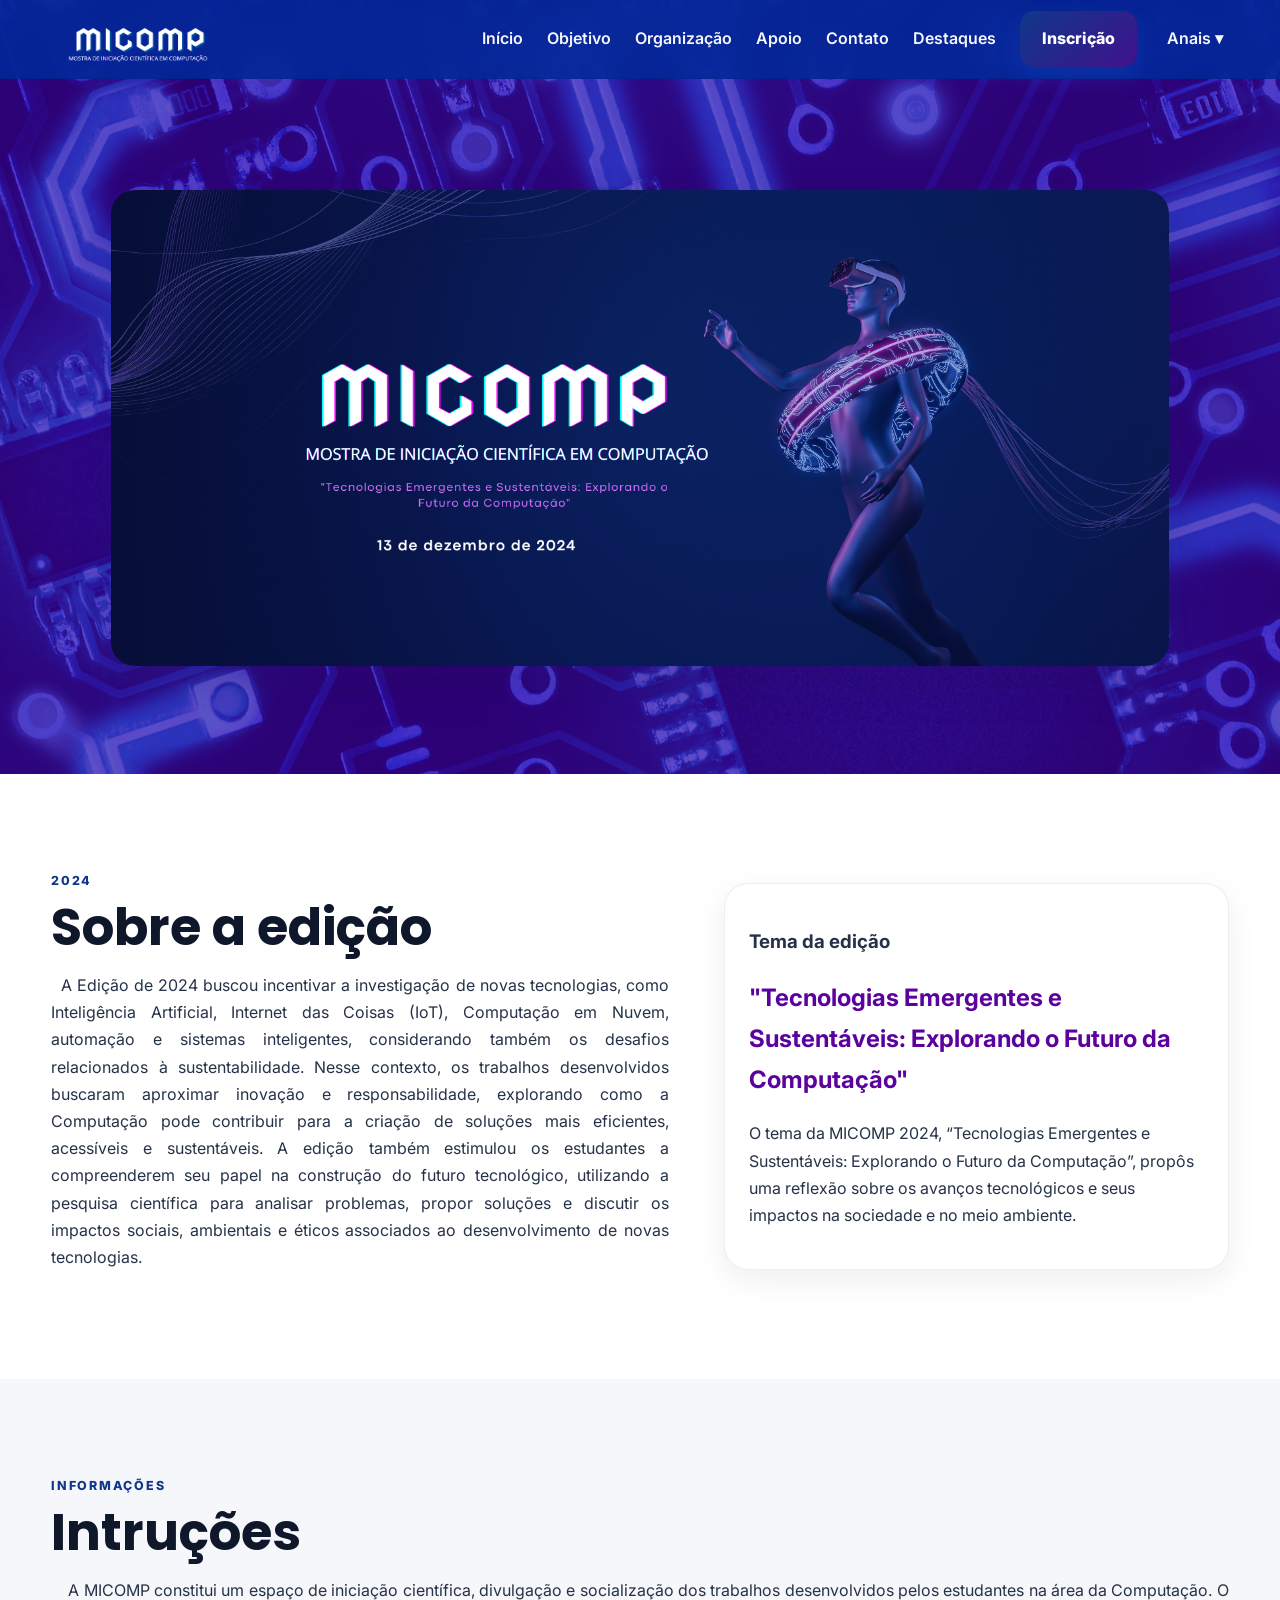
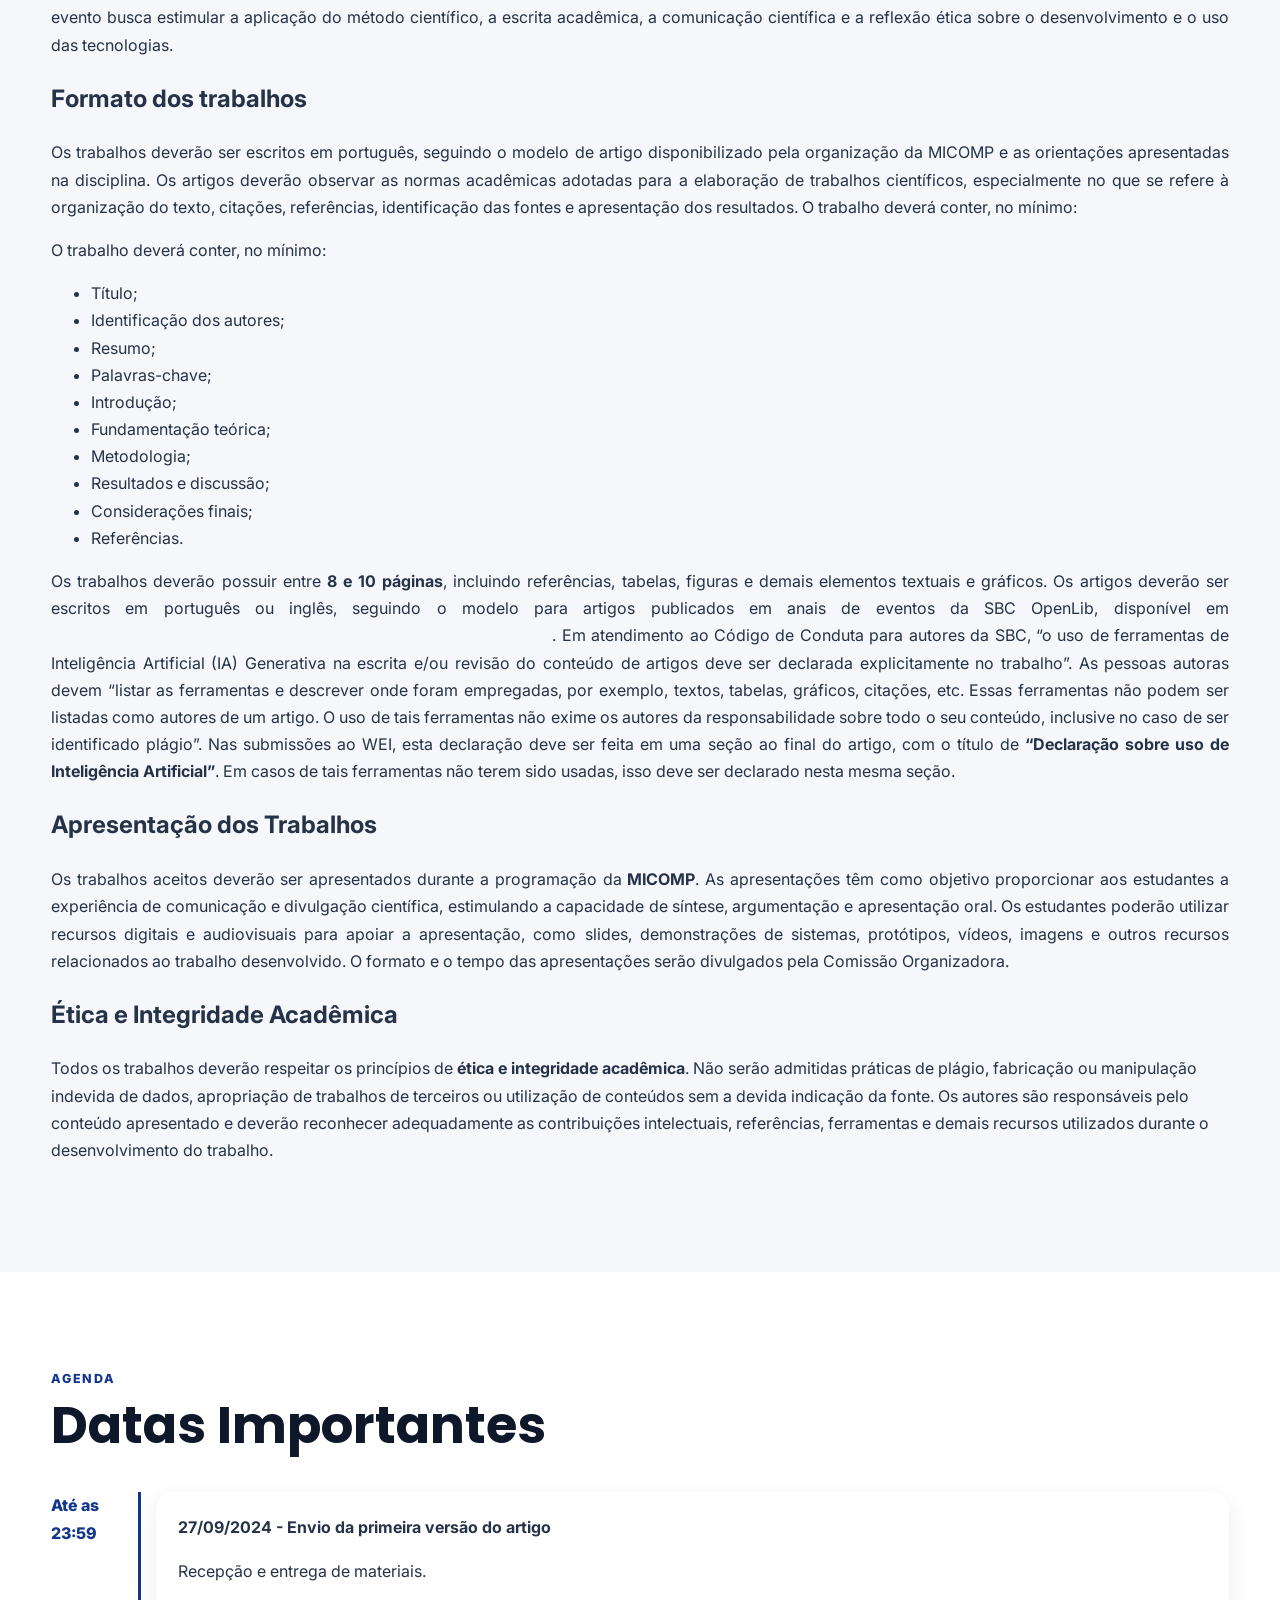
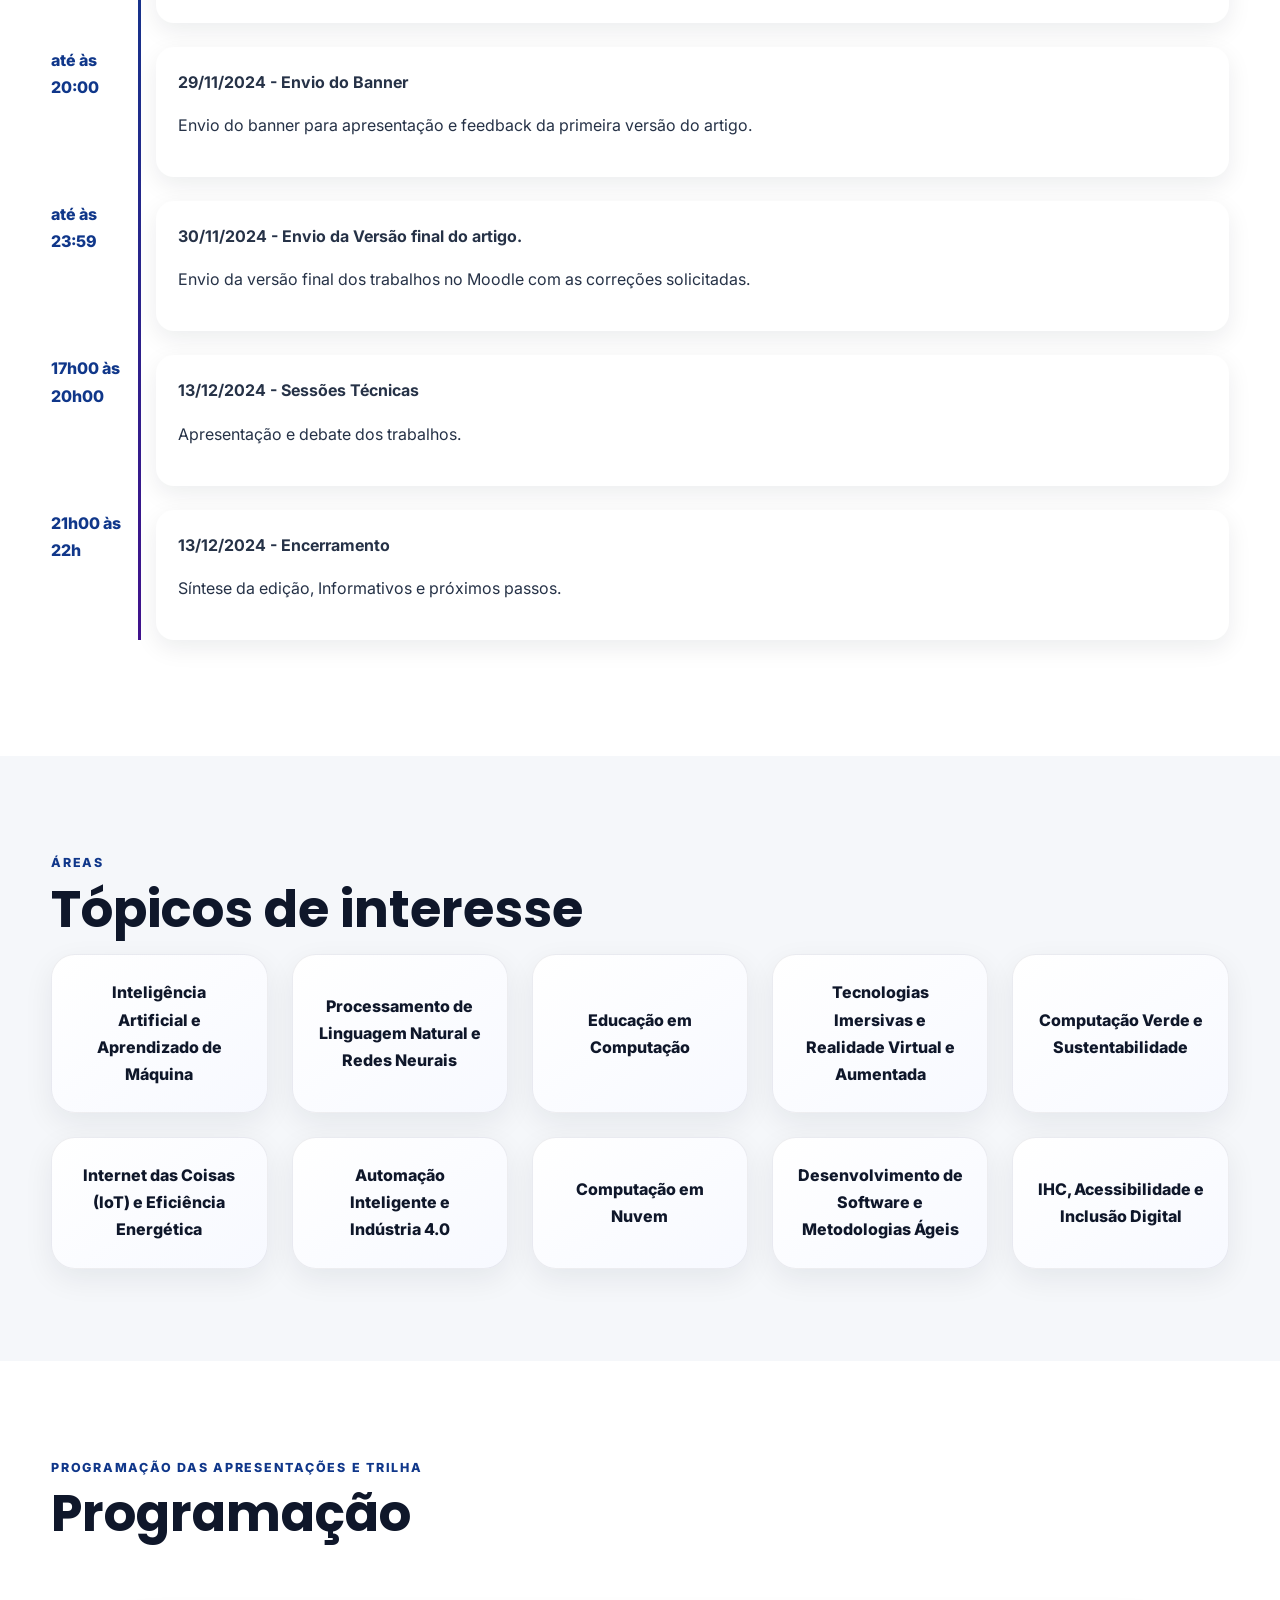
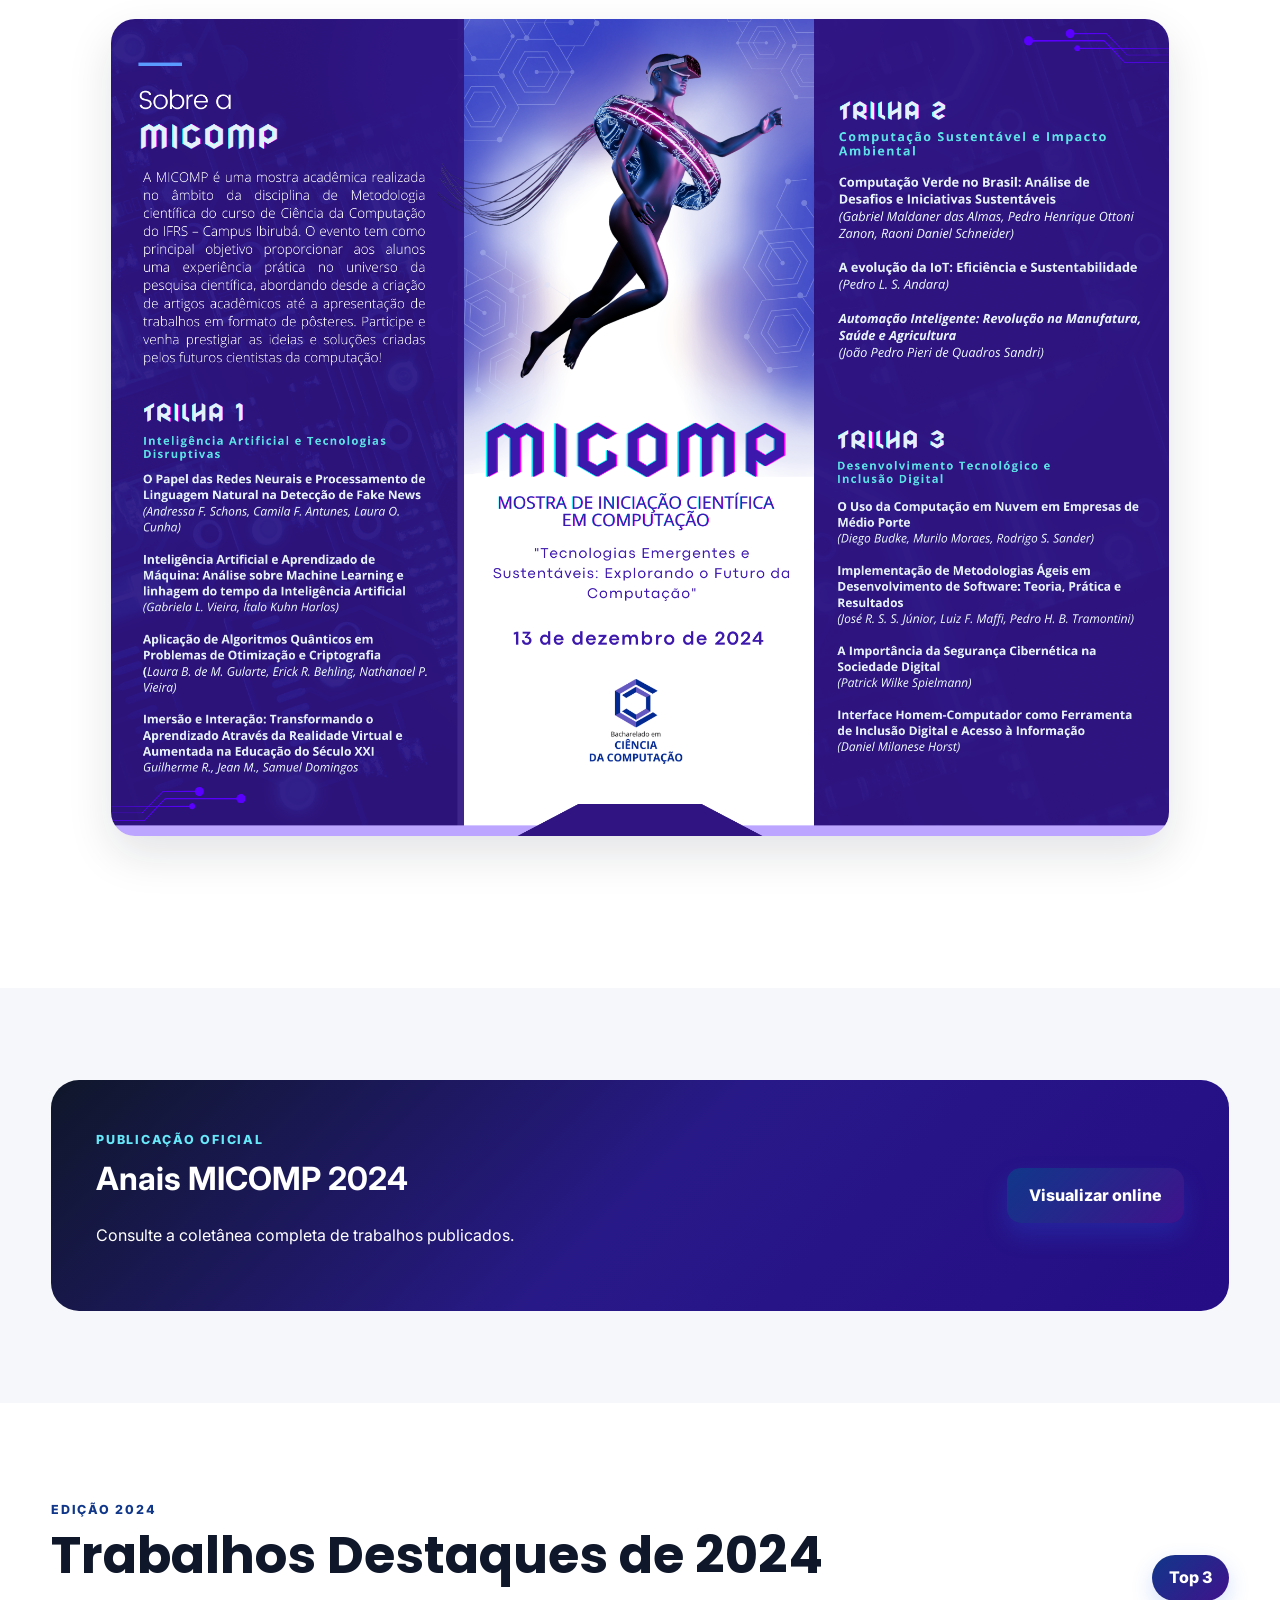
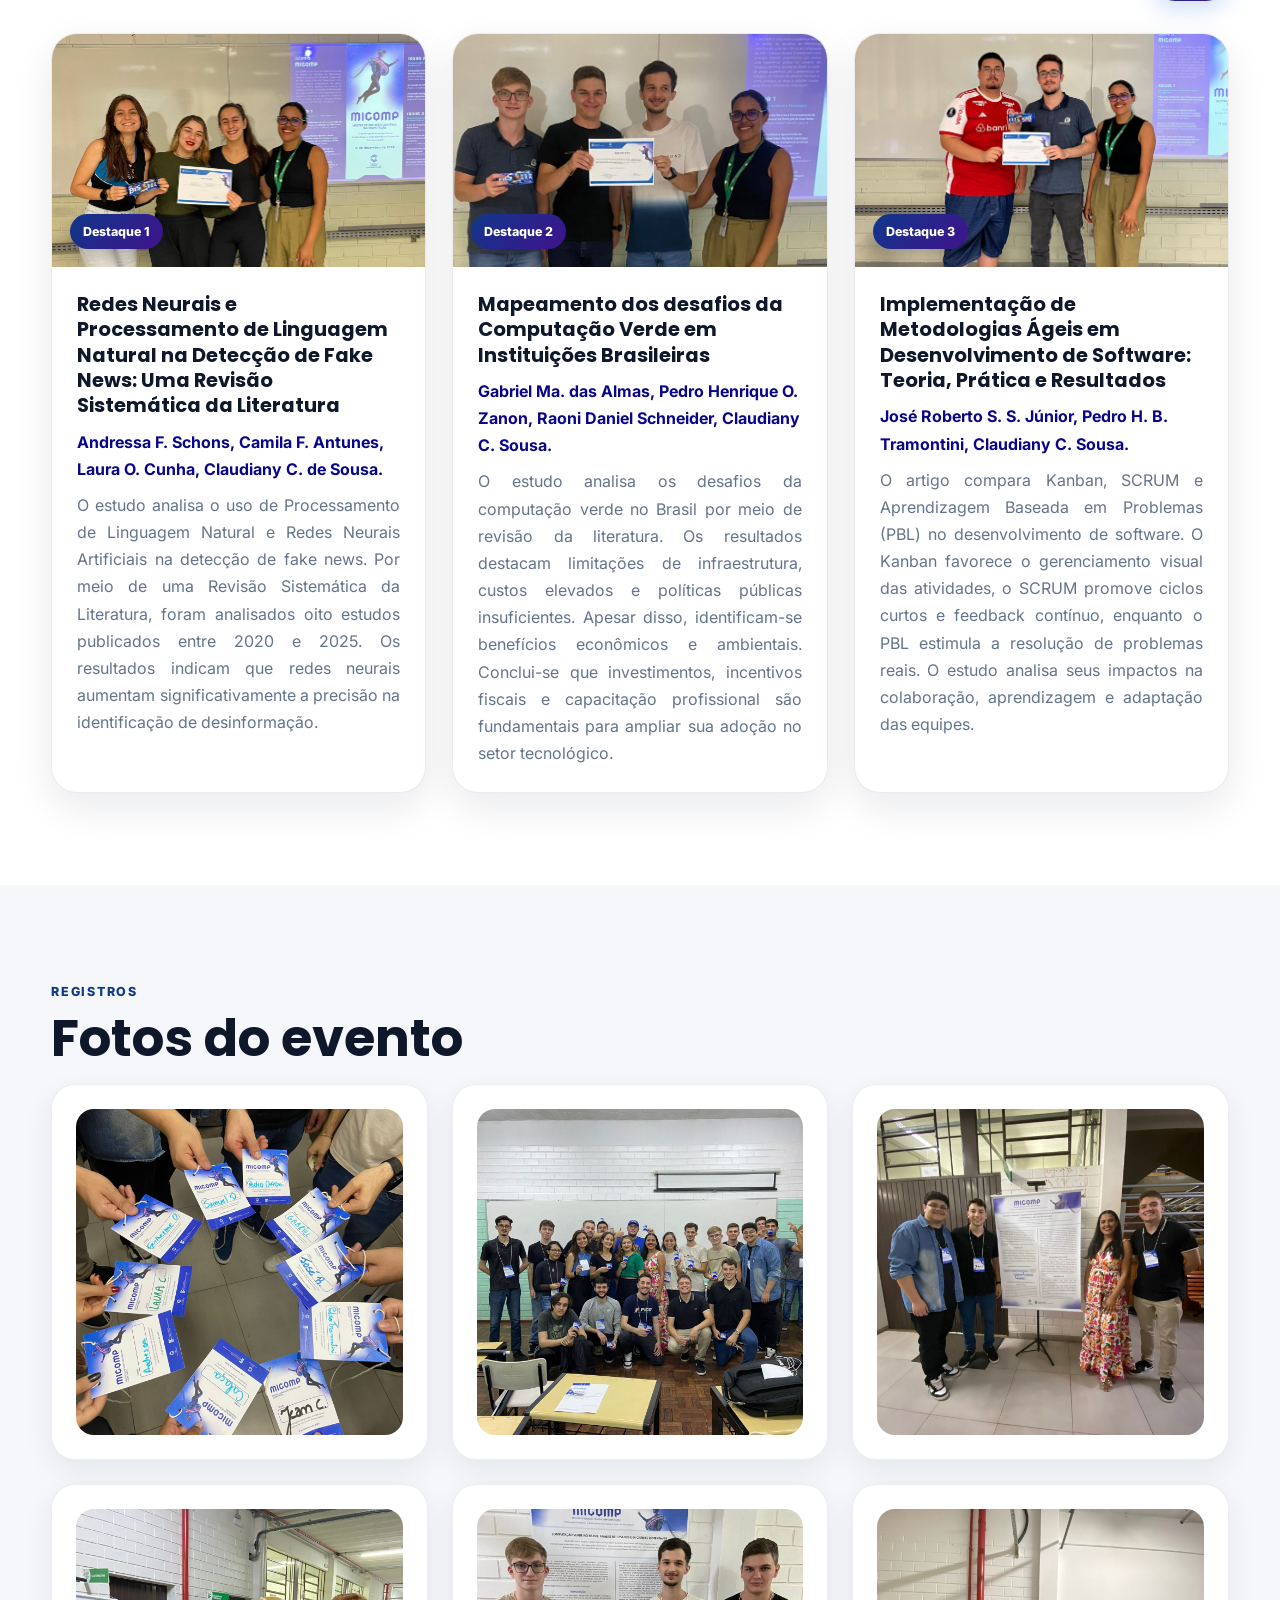
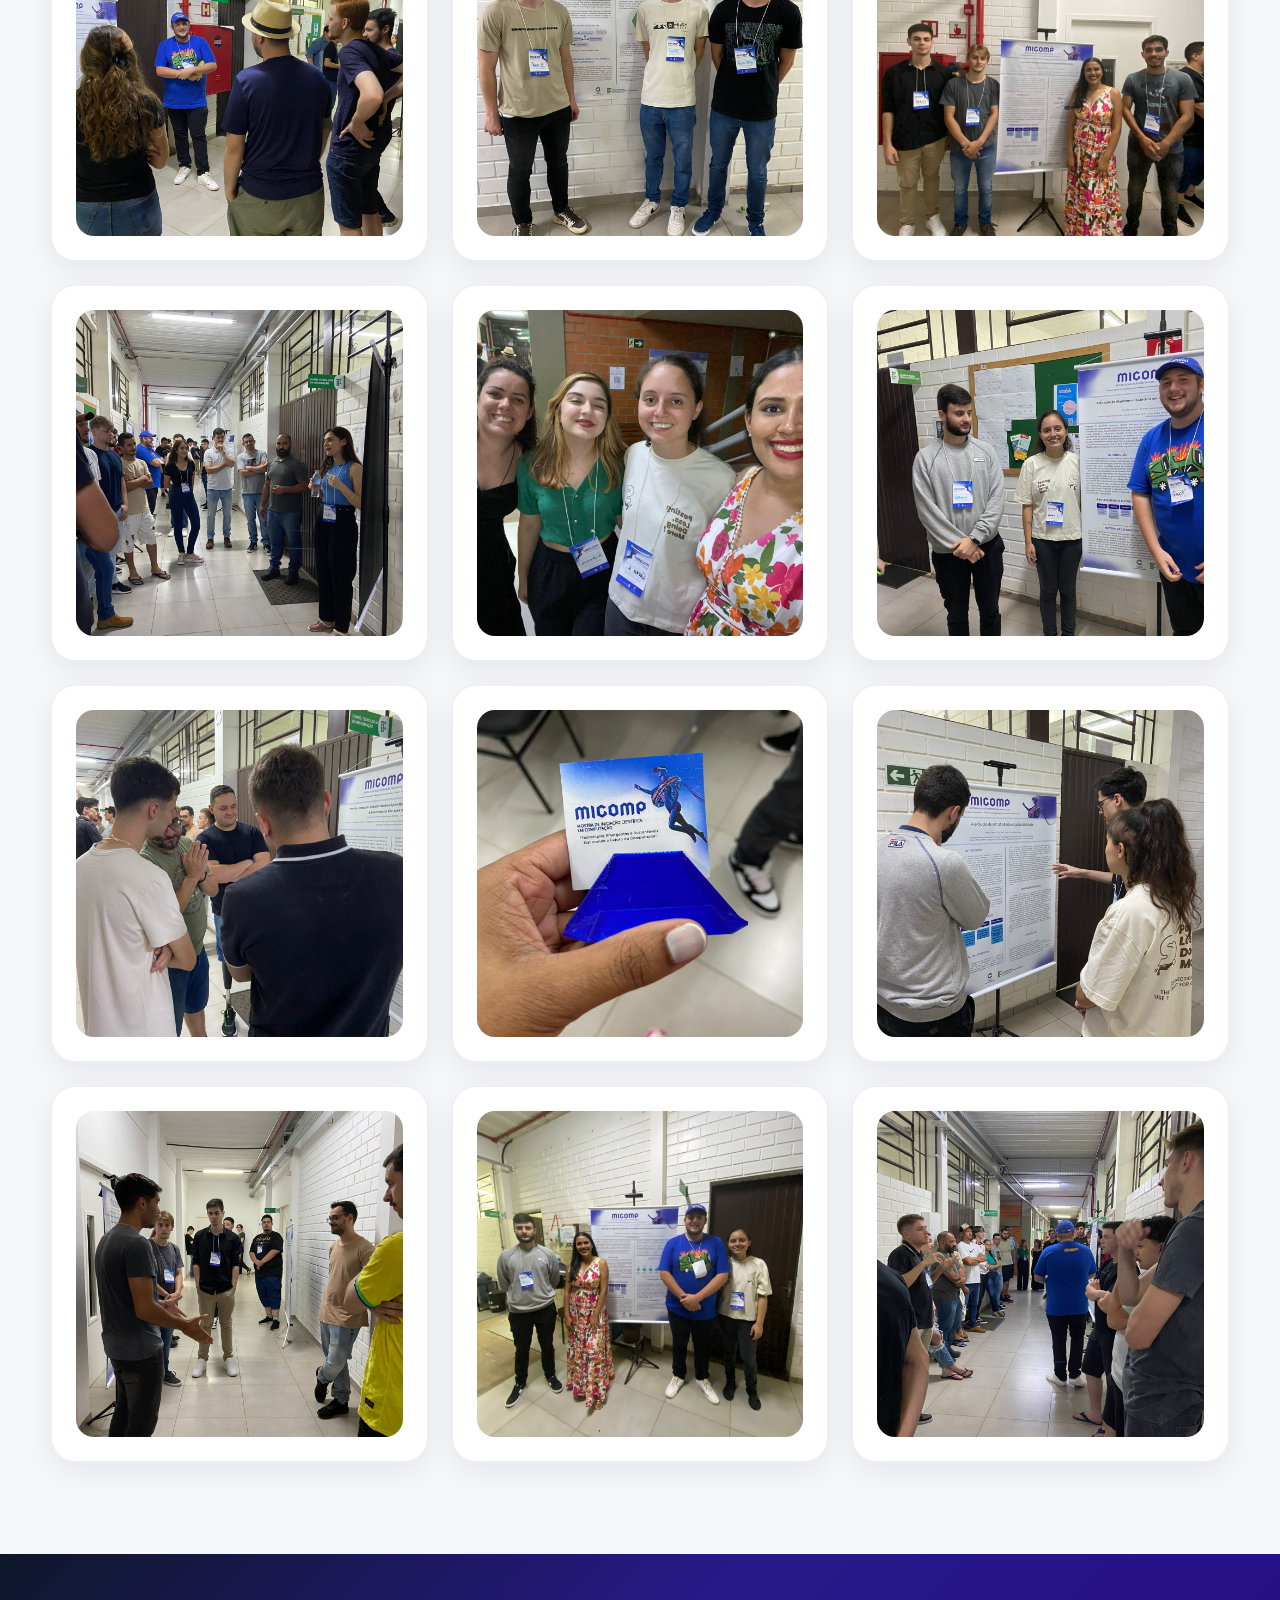
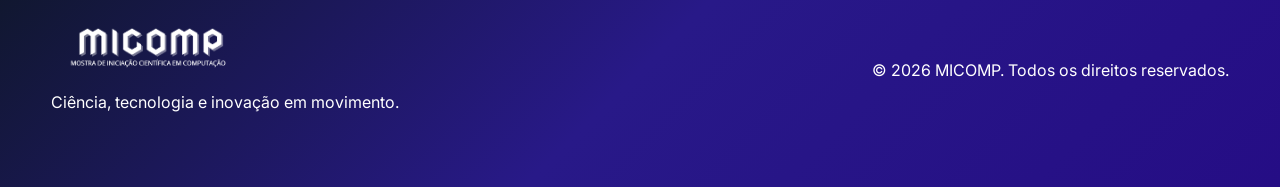
==== commit 429b3f3b: "destaques 2025" ====
--- a/anais2024.html
+++ b/anais2024.html
@@ -252,8 +252,8 @@
                         <div class="highlight-image"><img src="img/destaques/2024-1.jpeg" alt="Imagem ilustrativa do trabalho Soluções Inteligentes para o Cotidiano"><span class="highlight-badge">Destaque 1</span></div>
                         <div class="highlight-body">
                             <h3>Redes Neurais e Processamento de Linguagem Natural na Detecção de Fake News: Uma Revisão Sistemática da Literatura</h3>
-                            <p class="highlight-authors">Andressa F. Schons, Camila F. Antunes, Laura O. Cunha, Claudiany C. de Sousa.</p>
-                            <p>O estudo analisa o uso de Processamento de Linguagem Natural e Redes Neurais Artificiais na detecção de fake news. Por meio de uma Revisão Sistemática da Literatura, foram analisados oito estudos publicados entre 2020 e 2025.
+                            <p class="highlight-authors" style="color:#0a0689">Andressa F. Schons, Camila F. Antunes, Laura O. Cunha, Claudiany C. de Sousa.</p>
+                            <p style="text-align:justify">O estudo analisa o uso de Processamento de Linguagem Natural e Redes Neurais Artificiais na detecção de fake news. Por meio de uma Revisão Sistemática da Literatura, foram analisados oito estudos publicados entre 2020 e 2025.
                                 Os resultados indicam que redes neurais aumentam significativamente a precisão na identificação de desinformação.
                             </p>
                         </div>
@@ -262,8 +262,8 @@
                         <div class="highlight-image"><img src="img/destaques/2024-2.jpeg" alt="Imagem ilustrativa do trabalho Tecnologia e Sustentabilidade em Ação"><span class="highlight-badge">Destaque 2</span></div>
                         <div class="highlight-body">
                             <h3>Mapeamento dos desafios da Computação Verde em Instituições Brasileiras</h3>
-                            <p class="highlight-authors">Gabriel Ma. das Almas, Pedro Henrique O. Zanon, Raoni Daniel Schneider, Claudiany C. Sousa.</p>
-                            <p>O estudo analisa os desafios da computação verde no Brasil por meio de revisão da literatura. Os resultados destacam limitações de infraestrutura, custos elevados e políticas públicas insuficientes. Apesar disso, identificam-se
+                            <p class="highlight-authors" style="color:#0a0689">Gabriel Ma. das Almas, Pedro Henrique O. Zanon, Raoni Daniel Schneider, Claudiany C. Sousa.</p>
+                            <p style="text-align:justify">O estudo analisa os desafios da computação verde no Brasil por meio de revisão da literatura. Os resultados destacam limitações de infraestrutura, custos elevados e políticas públicas insuficientes. Apesar disso, identificam-se
                                 benefícios econômicos e ambientais. Conclui-se que investimentos, incentivos fiscais e capacitação profissional são fundamentais para ampliar sua adoção no setor tecnológico.
                             </p>
                         </div>
@@ -272,8 +272,8 @@
                         <div class="highlight-image"><img src="img/destaques/2024-3.jpeg" alt="Imagem ilustrativa do trabalho Interfaces Digitais Acessíveis"><span class="highlight-badge">Destaque 3</span></div>
                         <div class="highlight-body">
                             <h3>Implementação de Metodologias Ágeis em Desenvolvimento de Software: Teoria, Prática e Resultados</h3>
-                            <p class="highlight-authors">José Roberto S. S. Júnior, Pedro H. B. Tramontini, Claudiany C. Sousa.</p>
-                            <p>O artigo compara Kanban, SCRUM e Aprendizagem Baseada em Problemas (PBL) no desenvolvimento de software. O Kanban favorece o gerenciamento visual das atividades, o SCRUM promove ciclos curtos e feedback contínuo, enquanto o
+                            <p class="highlight-authors" style="color:#0a0689">José Roberto S. S. Júnior, Pedro H. B. Tramontini, Claudiany C. Sousa.</p>
+                            <p style="text-align:justify">O artigo compara Kanban, SCRUM e Aprendizagem Baseada em Problemas (PBL) no desenvolvimento de software. O Kanban favorece o gerenciamento visual das atividades, o SCRUM promove ciclos curtos e feedback contínuo, enquanto o
                                 PBL estimula a resolução de problemas reais. O estudo analisa seus impactos na colaboração, aprendizagem e adaptação das equipes.</p>
                         </div>
                     </article>
--- a/css/style.css
+++ b/css/style.css
@@ -38,10 +38,6 @@
 a {
     text-decoration: none;
     color: #0F172A;
-}
-
-p {
-    text-align: justify;
 }
 
 .a-link {
@@ -929,7 +925,6 @@
 }
 
 .highlight-authors {
-    color: var(--blue)!important;
     font-weight: 700
 }
 
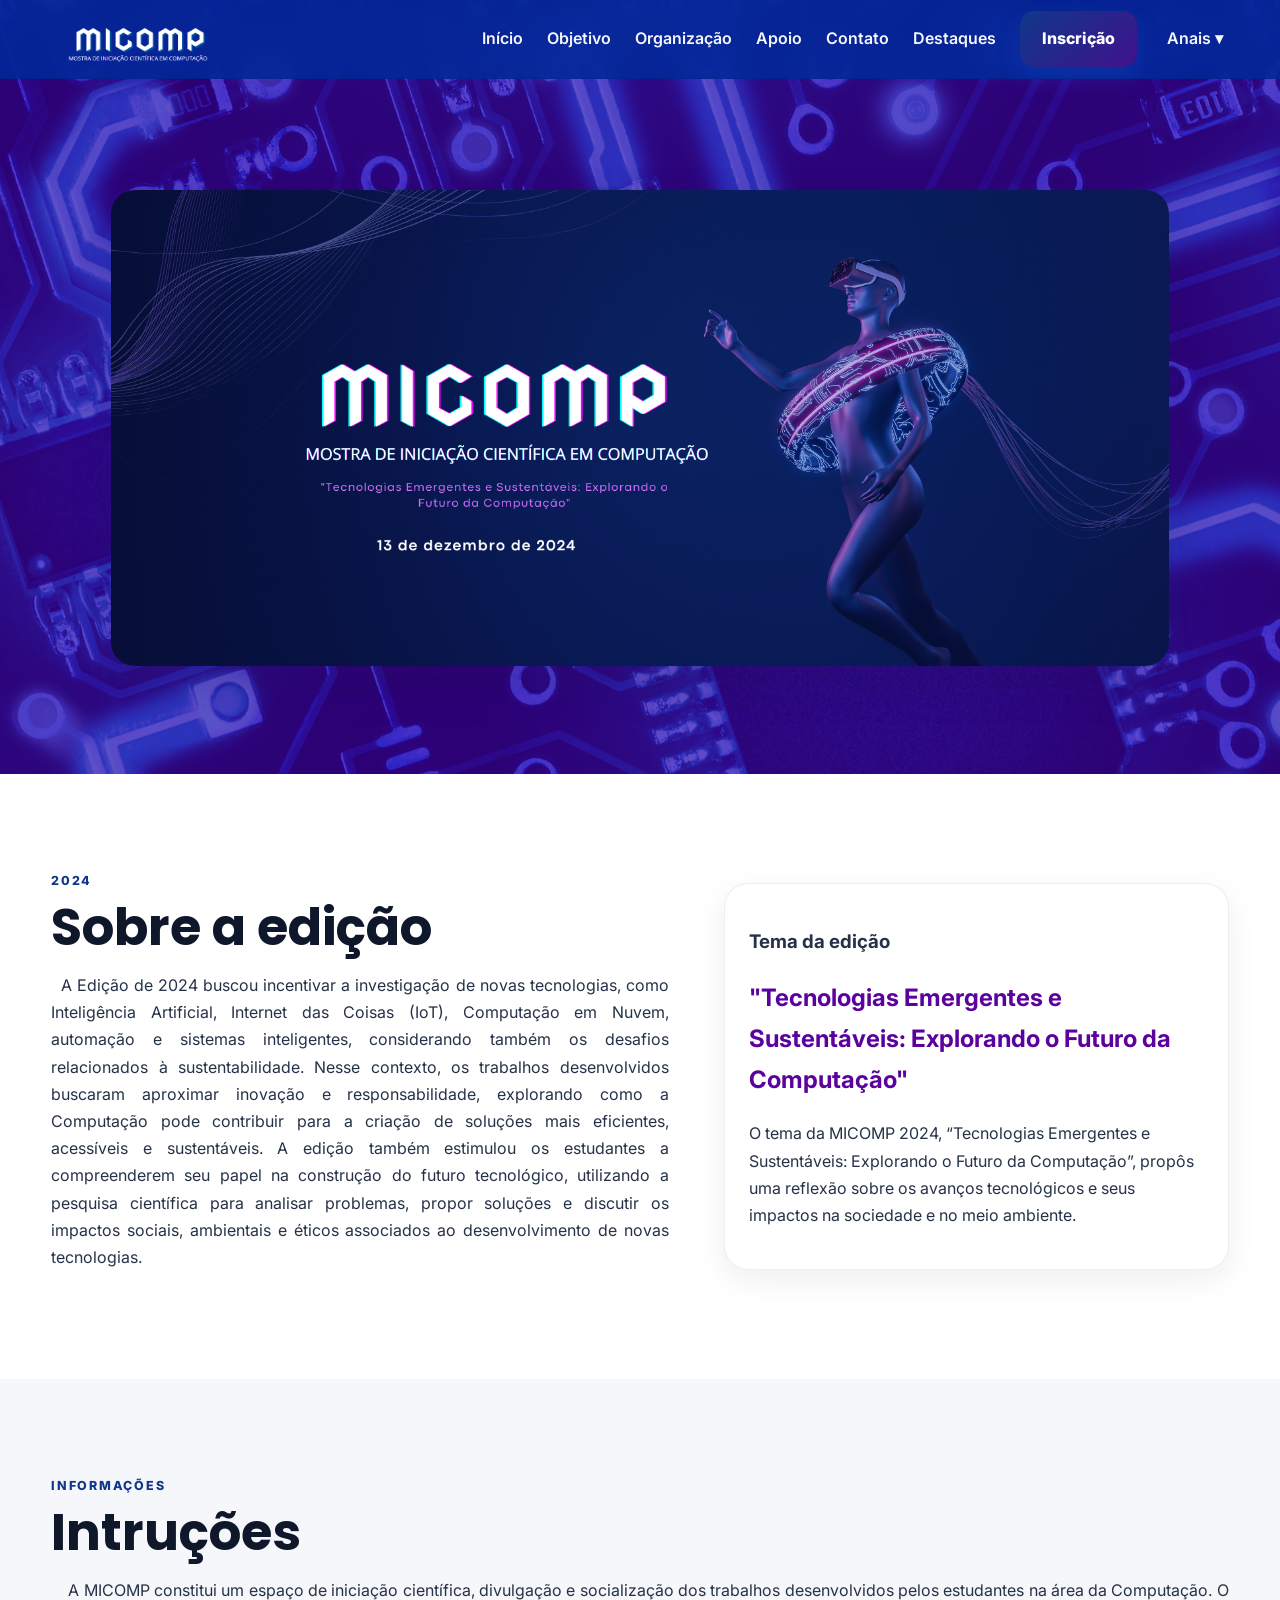
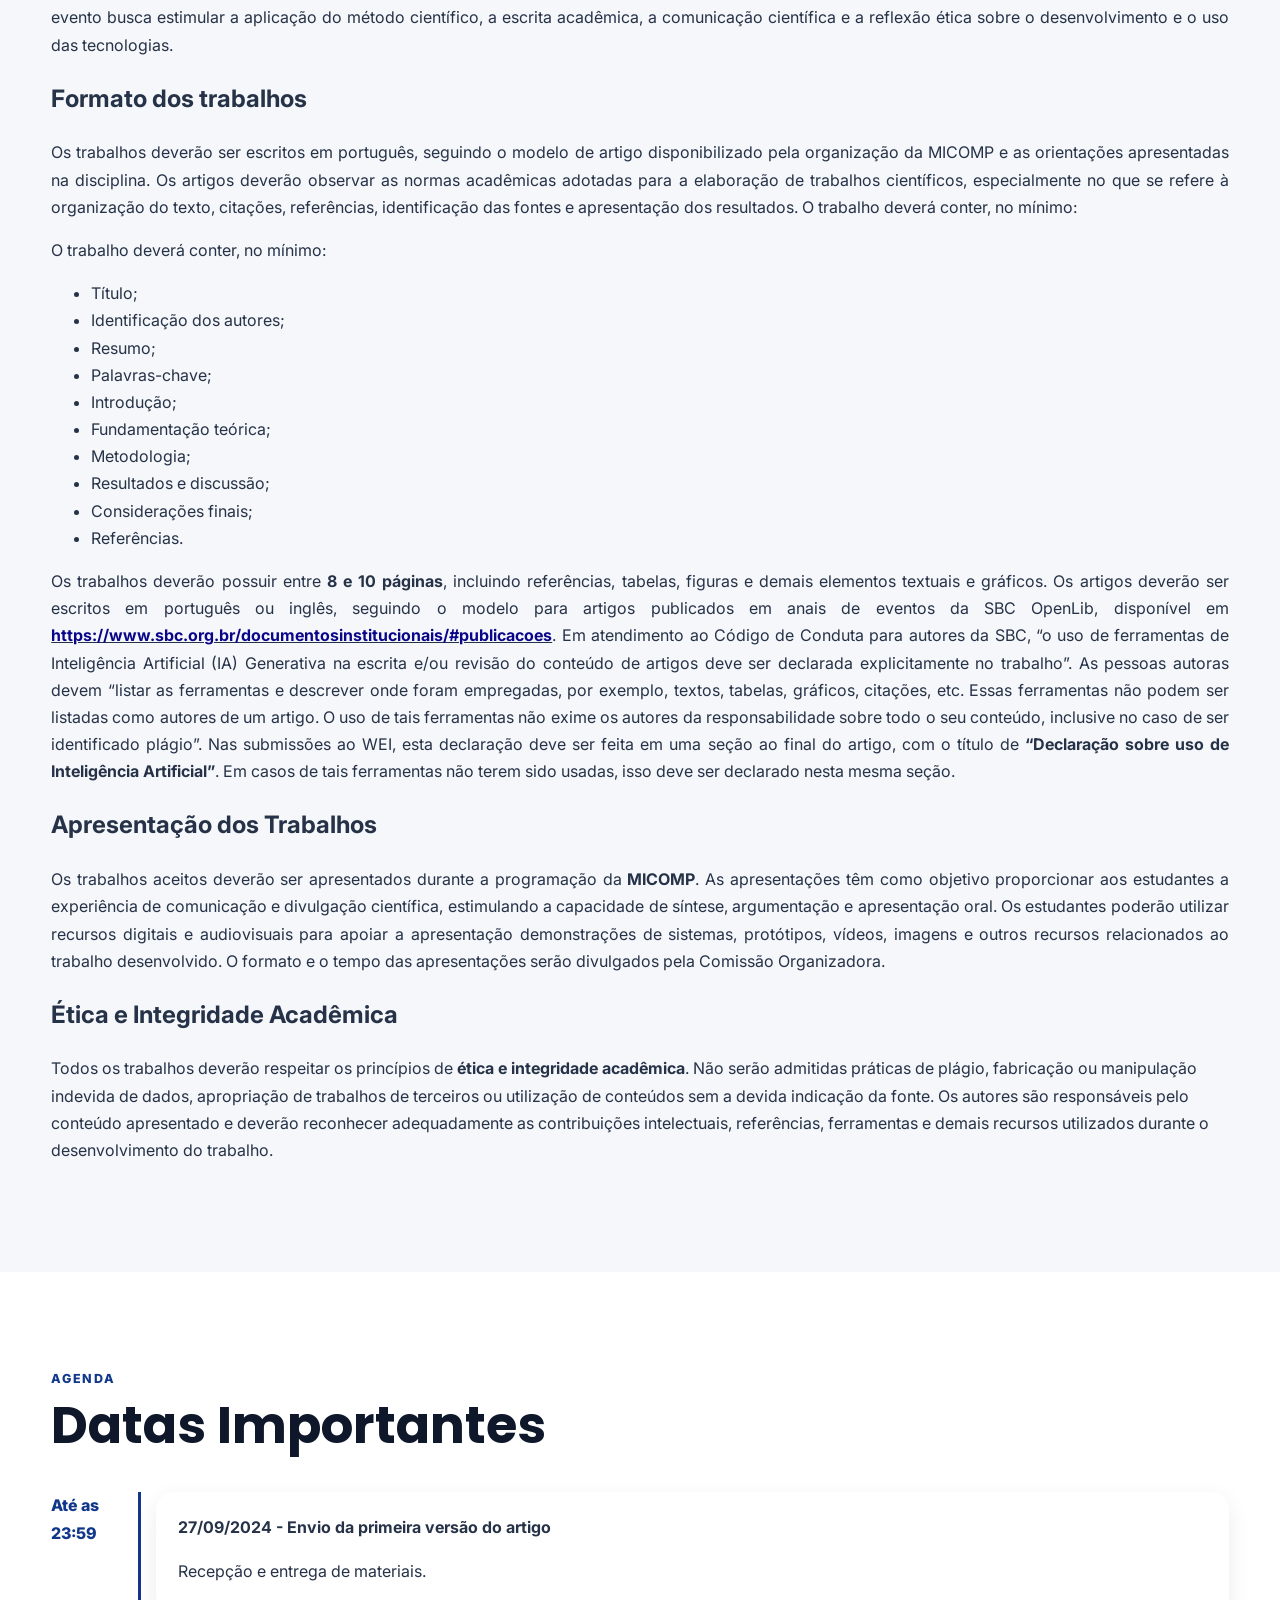
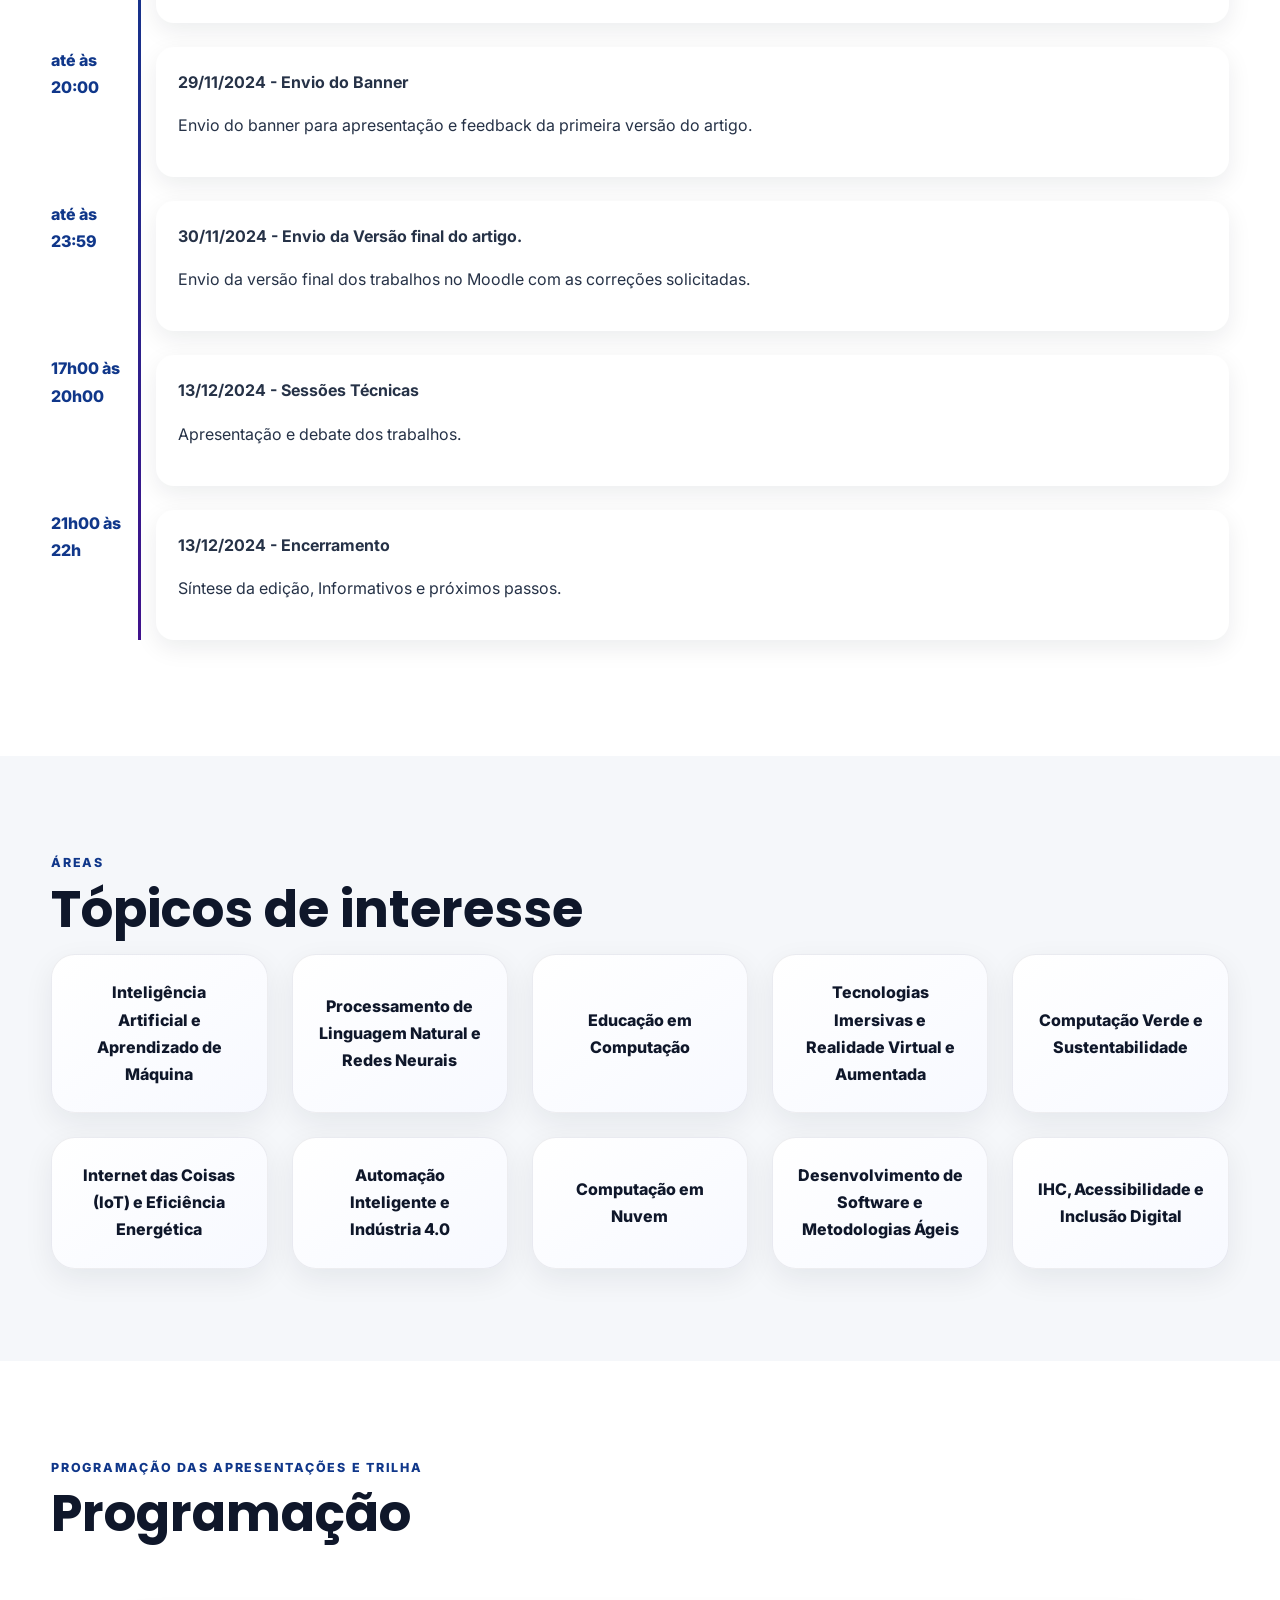
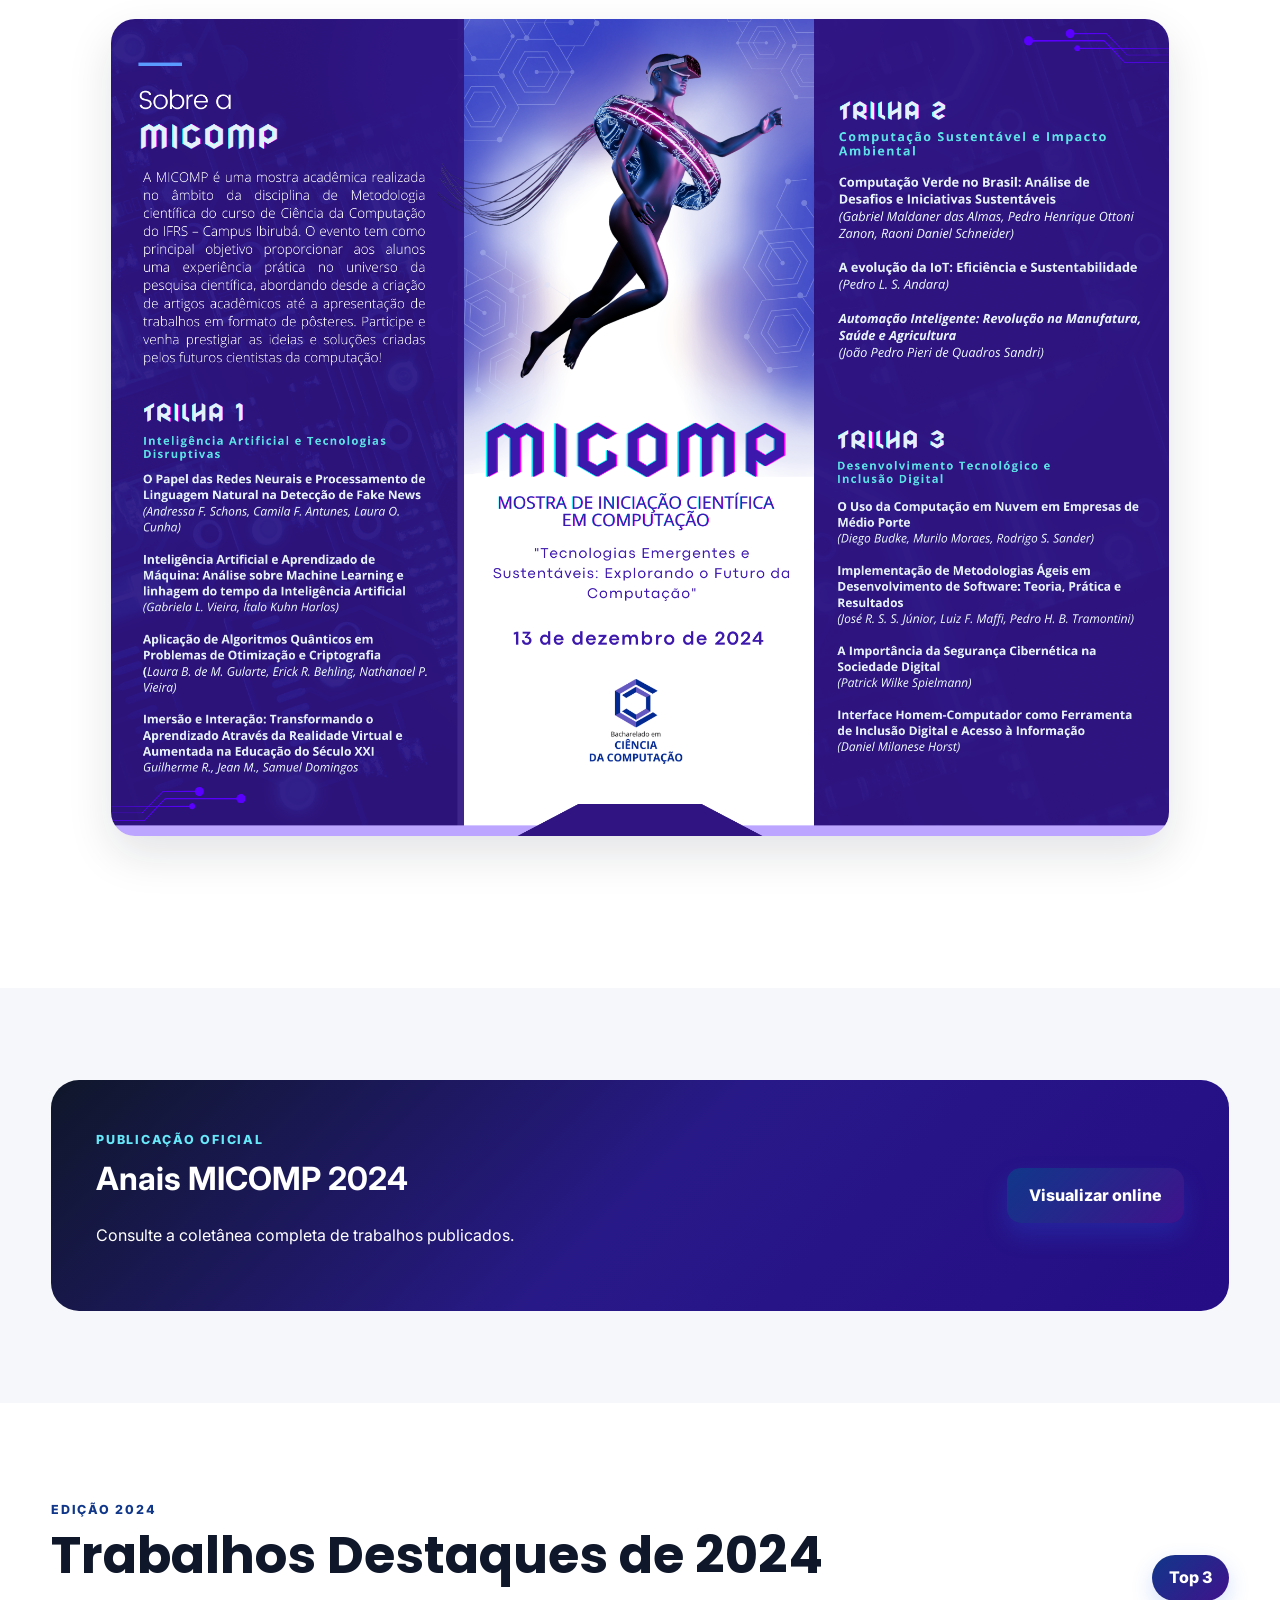
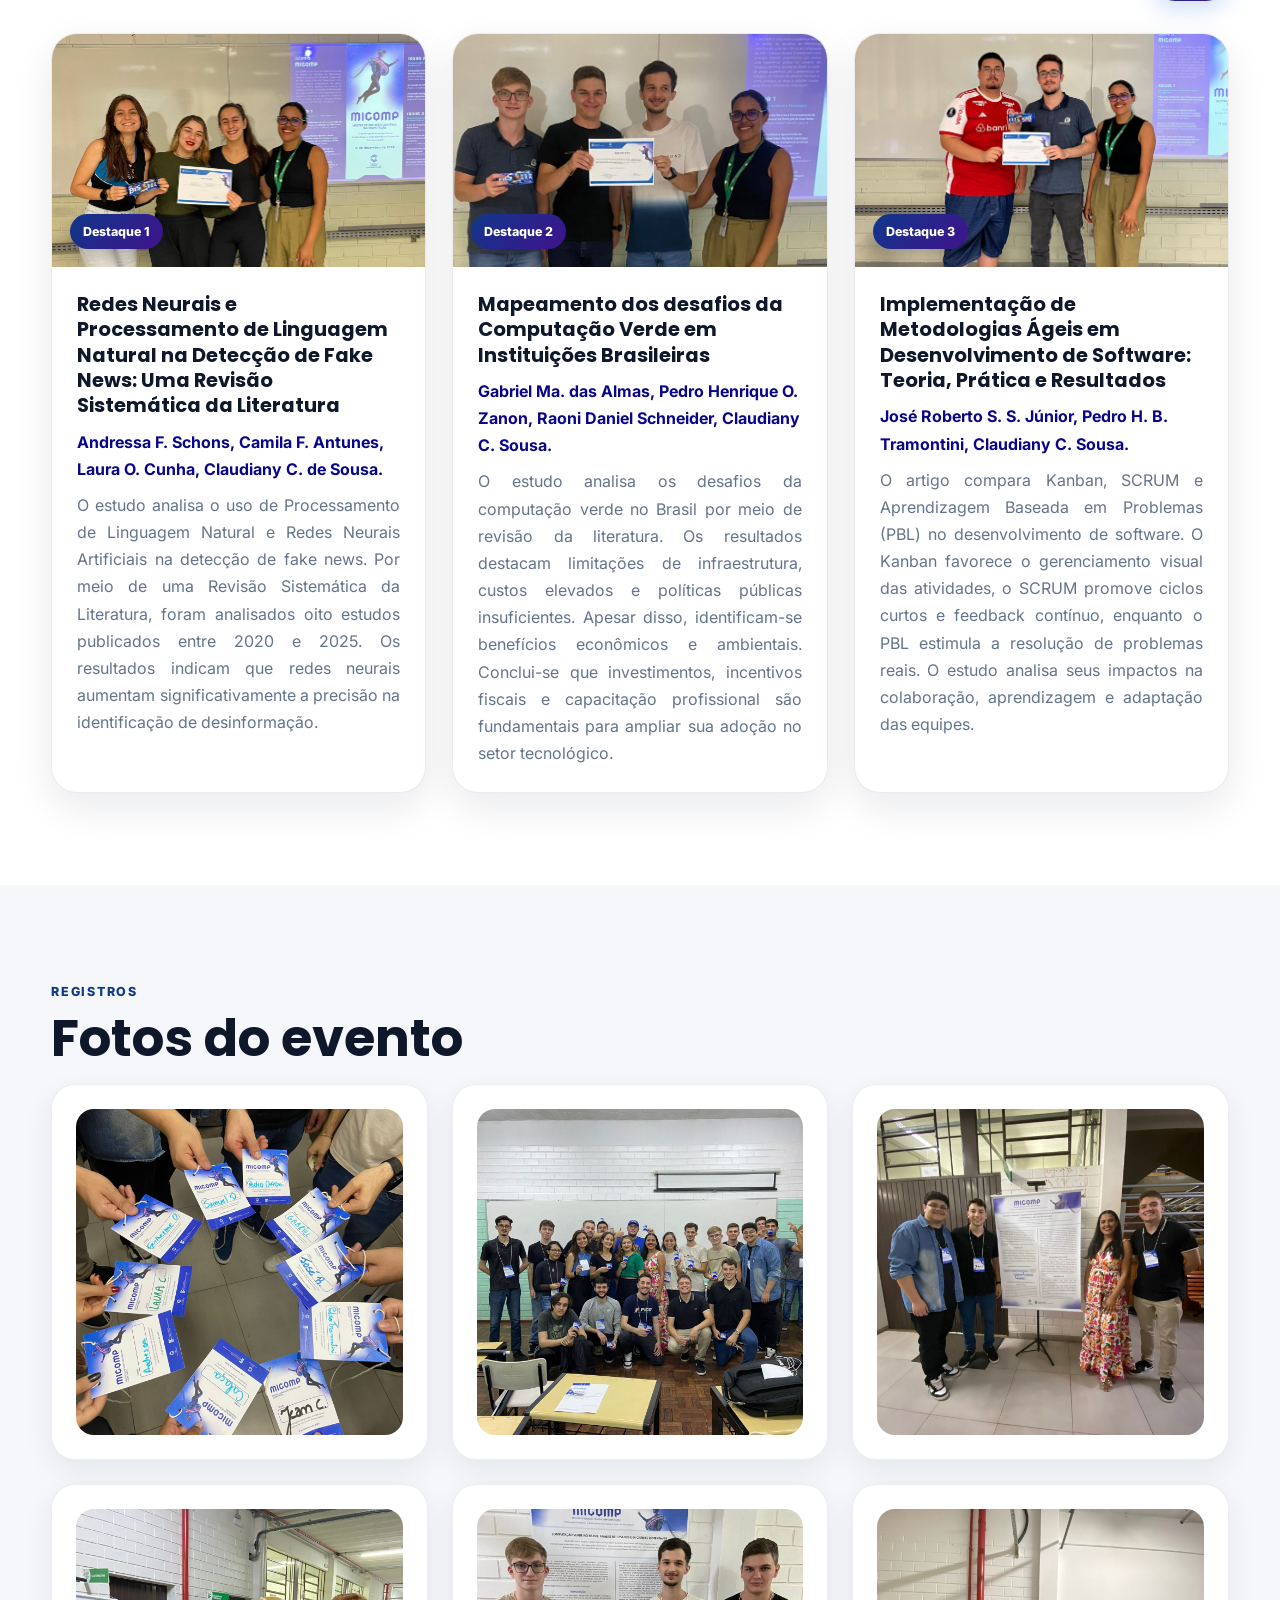
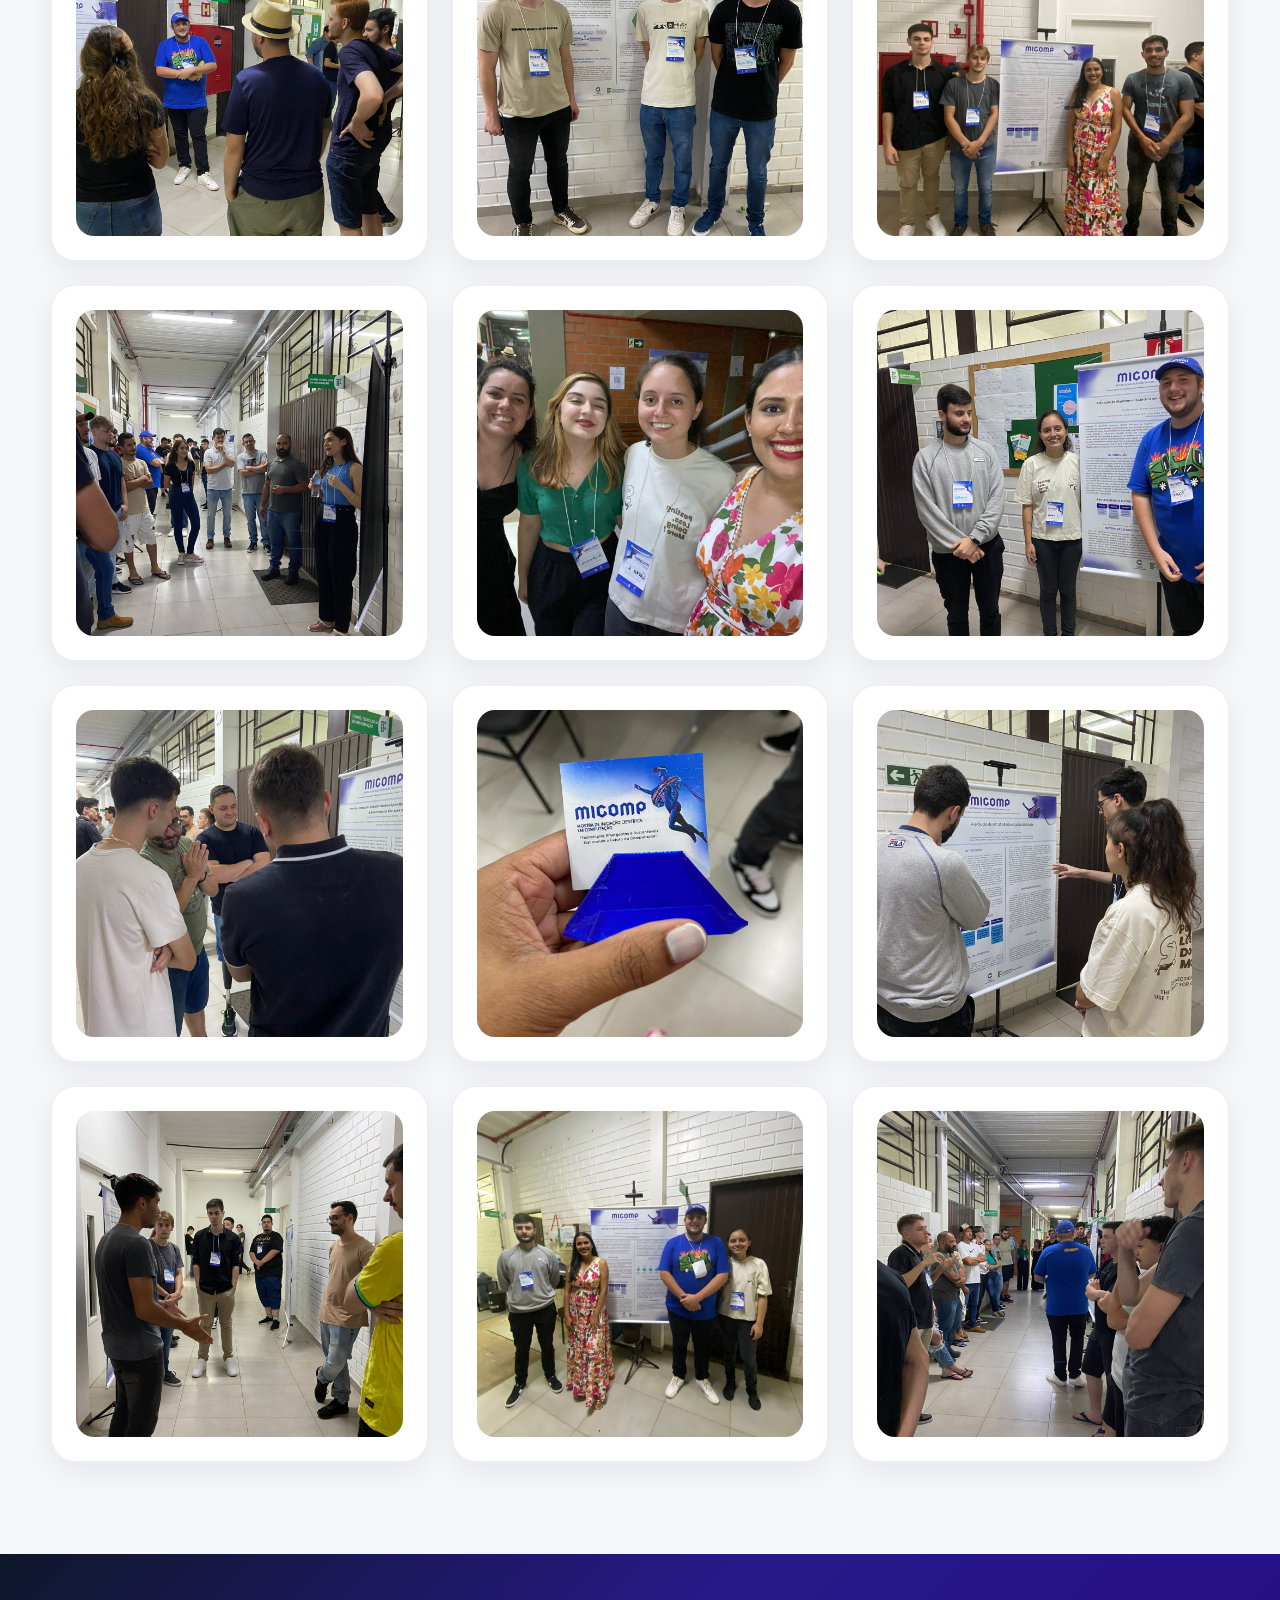
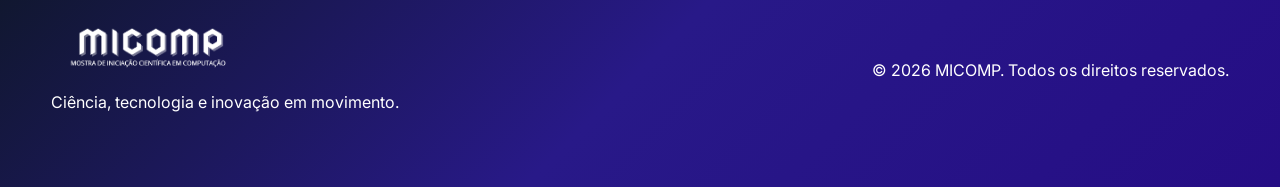
==== commit 0619247c: "atualizações" ====
--- a/anais2024.html
+++ b/anais2024.html
@@ -35,7 +35,7 @@
         </div>
     </header>
     <main>
-        <section class="year-hero" style="background-image:url('img/b2024.png')">
+        <section class="year-hero" style="background-image:url('img/6.png')">
             <div class="container">
                 <div class="">
                     <div class="banner-copy">
@@ -90,10 +90,10 @@
 
                 <p style="text-align: justify;">
                     Os trabalhos deverão possuir entre <strong>8 e 10 páginas</strong>, incluindo referências, tabelas, figuras e demais elementos textuais e gráficos. Os artigos deverão ser escritos em português ou inglês, seguindo o modelo para artigos
-                    publicados em anais de eventos da SBC OpenLib, disponível em <b> <a class="a-link" href="https://www.sbc.org.br/documentosinstitucionais/#publicacoes"> https://www.sbc.org.br/documentosinstitucionais/#publicacoes</a></b>. Em atendimento
-                    ao Código de Conduta para autores da SBC, “o uso de ferramentas de Inteligência Artificial (IA) Generativa na escrita e/ou revisão do conteúdo de artigos deve ser declarada explicitamente no trabalho”. As pessoas autoras devem “listar
-                    as ferramentas e descrever onde foram empregadas, por exemplo, textos, tabelas, gráficos, citações, etc. Essas ferramentas não podem ser listadas como autores de um artigo. O uso de tais ferramentas não exime os autores da responsabilidade
-                    sobre todo o seu conteúdo, inclusive no caso de ser identificado plágio”. Nas submissões ao WEI, esta declaração deve ser feita em uma seção ao final do artigo, com o título de <b> “Declaração sobre uso de Inteligência Artificial”</b>.
+                    publicados em anais de eventos da SBC OpenLib, disponível em <b> <u> <a style="color:#0a0689" href="https://www.sbc.org.br/documentosinstitucionais/#publicacoes"> https://www.sbc.org.br/documentosinstitucionais/#publicacoes</a></u></b>.
+                    Em atendimento ao Código de Conduta para autores da SBC, “o uso de ferramentas de Inteligência Artificial (IA) Generativa na escrita e/ou revisão do conteúdo de artigos deve ser declarada explicitamente no trabalho”. As pessoas autoras
+                    devem “listar as ferramentas e descrever onde foram empregadas, por exemplo, textos, tabelas, gráficos, citações, etc. Essas ferramentas não podem ser listadas como autores de um artigo. O uso de tais ferramentas não exime os autores
+                    da responsabilidade sobre todo o seu conteúdo, inclusive no caso de ser identificado plágio”. Nas submissões ao WEI, esta declaração deve ser feita em uma seção ao final do artigo, com o título de <b> “Declaração sobre uso de Inteligência Artificial”</b>.
                     Em casos de tais ferramentas não terem sido usadas, isso deve ser declarado nesta mesma seção.
                 </p>
 
@@ -102,8 +102,8 @@
                 <p style="text-align: justify;">
                     Os trabalhos aceitos deverão ser apresentados durante a programação da
                     <strong>MICOMP</strong>. As apresentações têm como objetivo proporcionar aos estudantes a experiência de comunicação e divulgação científica, estimulando a capacidade de síntese, argumentação e apresentação oral. Os estudantes poderão
-                    utilizar recursos digitais e audiovisuais para apoiar a apresentação, como slides, demonstrações de sistemas, protótipos, vídeos, imagens e outros recursos relacionados ao trabalho desenvolvido. O formato e o tempo das apresentações
-                    serão divulgados pela Comissão Organizadora.
+                    utilizar recursos digitais e audiovisuais para apoiar a apresentação demonstrações de sistemas, protótipos, vídeos, imagens e outros recursos relacionados ao trabalho desenvolvido. O formato e o tempo das apresentações serão divulgados
+                    pela Comissão Organizadora.
                     <br>
                     <h2>Ética e Integridade Acadêmica</h2>
                     Todos os trabalhos deverão respeitar os princípios de <strong>ética e integridade acadêmica</strong>. Não serão admitidas práticas de plágio, fabricação ou manipulação indevida de dados, apropriação de trabalhos de terceiros ou utilização
--- a/css/style.css
+++ b/css/style.css
@@ -1094,4 +1094,157 @@
     .student-highlight-body {
         padding: 22px
     }
+}
+
+
+/* Lista de trabalhos Destaques */
+
+.student-list {
+    display: flex;
+    flex-direction: column;
+    gap: 22px
+}
+
+.student-list-item {
+    display: grid;
+    grid-template-columns: 150px 1fr;
+    gap: 28px;
+    align-items: center;
+    background: #fff;
+    border: 1px solid rgba(15, 23, 42, .08);
+    border-radius: 24px;
+    padding: 22px;
+    box-shadow: 0 12px 34px rgba(15, 23, 42, .08);
+    transition: transform .3s, box-shadow .3s
+}
+
+.section.alt .student-list-item {
+    background: rgba(255, 255, 255, .9)
+}
+
+.student-list-item:hover {
+    transform: translateY(-4px);
+    box-shadow: var(--shadow)
+}
+
+.student-list-photo {
+    width: 150px;
+    height: 150px;
+    border-radius: 20px;
+    overflow: hidden;
+    background: linear-gradient(135deg, #eaf2ff, #f3e8ff);
+    box-shadow: 0 8px 22px rgba(15, 23, 42, .1)
+}
+
+.student-list-photo img {
+    width: 100%;
+    height: 100%;
+    object-fit: cover;
+    object-position: center;
+    transition: transform .4s
+}
+
+.student-list-item:hover .student-list-photo img {
+    transform: scale(1.04)
+}
+
+.student-list-content {
+    min-width: 0
+}
+
+.student-list-top {
+    display: flex;
+    align-items: flex-start;
+    justify-content: space-between;
+    gap: 20px
+}
+
+.student-edition {
+    display: block;
+    color: var(--blue);
+    font-size: .74rem;
+    font-weight: 800;
+    text-transform: uppercase;
+    letter-spacing: .1em;
+    margin-bottom: 3px
+}
+
+.student-list-content h3 {
+    font-family: Poppins, sans-serif;
+    color: var(--navy);
+    font-size: 1.5rem;
+    line-height: 1.2;
+    margin: 0
+}
+
+.student-rank-inline {
+    flex: 0 0 auto;
+    padding: 7px 13px;
+    border-radius: 999px;
+    background: linear-gradient(135deg, var(--blue), var(--purple));
+    color: #fff;
+    font-size: .74rem;
+    font-weight: 800;
+    box-shadow: 0 7px 18px rgba(37, 99, 235, .18)
+}
+
+.student-mini-title {
+    margin: 15px 0 5px!important;
+    color: var(--navy)!important;
+    font-weight: 800
+}
+
+.student-list-content p {
+    margin: 0;
+    color: var(--muted);
+    line-height: 1.72
+}
+
+@media(max-width:700px) {
+    .student-list-item {
+        grid-template-columns: 105px 1fr;
+        gap: 18px;
+        padding: 18px
+    }
+    .student-list-photo {
+        width: 105px;
+        height: 105px
+    }
+    .student-list-top {
+        display: block
+    }
+    .student-rank-inline {
+        display: inline-flex;
+        margin-top: 9px
+    }
+    .student-list-content h3 {
+        font-size: 1.2rem
+    }
+    .student-mini-title {
+        margin-top: 12px!important
+    }
+}
+
+@media(max-width:480px) {
+    .student-list-item {
+        grid-template-columns: 1fr;
+        text-align: center
+    }
+    .student-list-photo {
+        width: 112px;
+        height: 112px;
+        margin: 0 auto
+    }
+    .student-list-top {
+        text-align: center
+    }
+    .student-rank-inline {
+        margin-top: 8px
+    }
+    .student-list-content p {
+        text-align: left
+    }
+    .student-mini-title {
+        text-align: center!important
+    }
 }
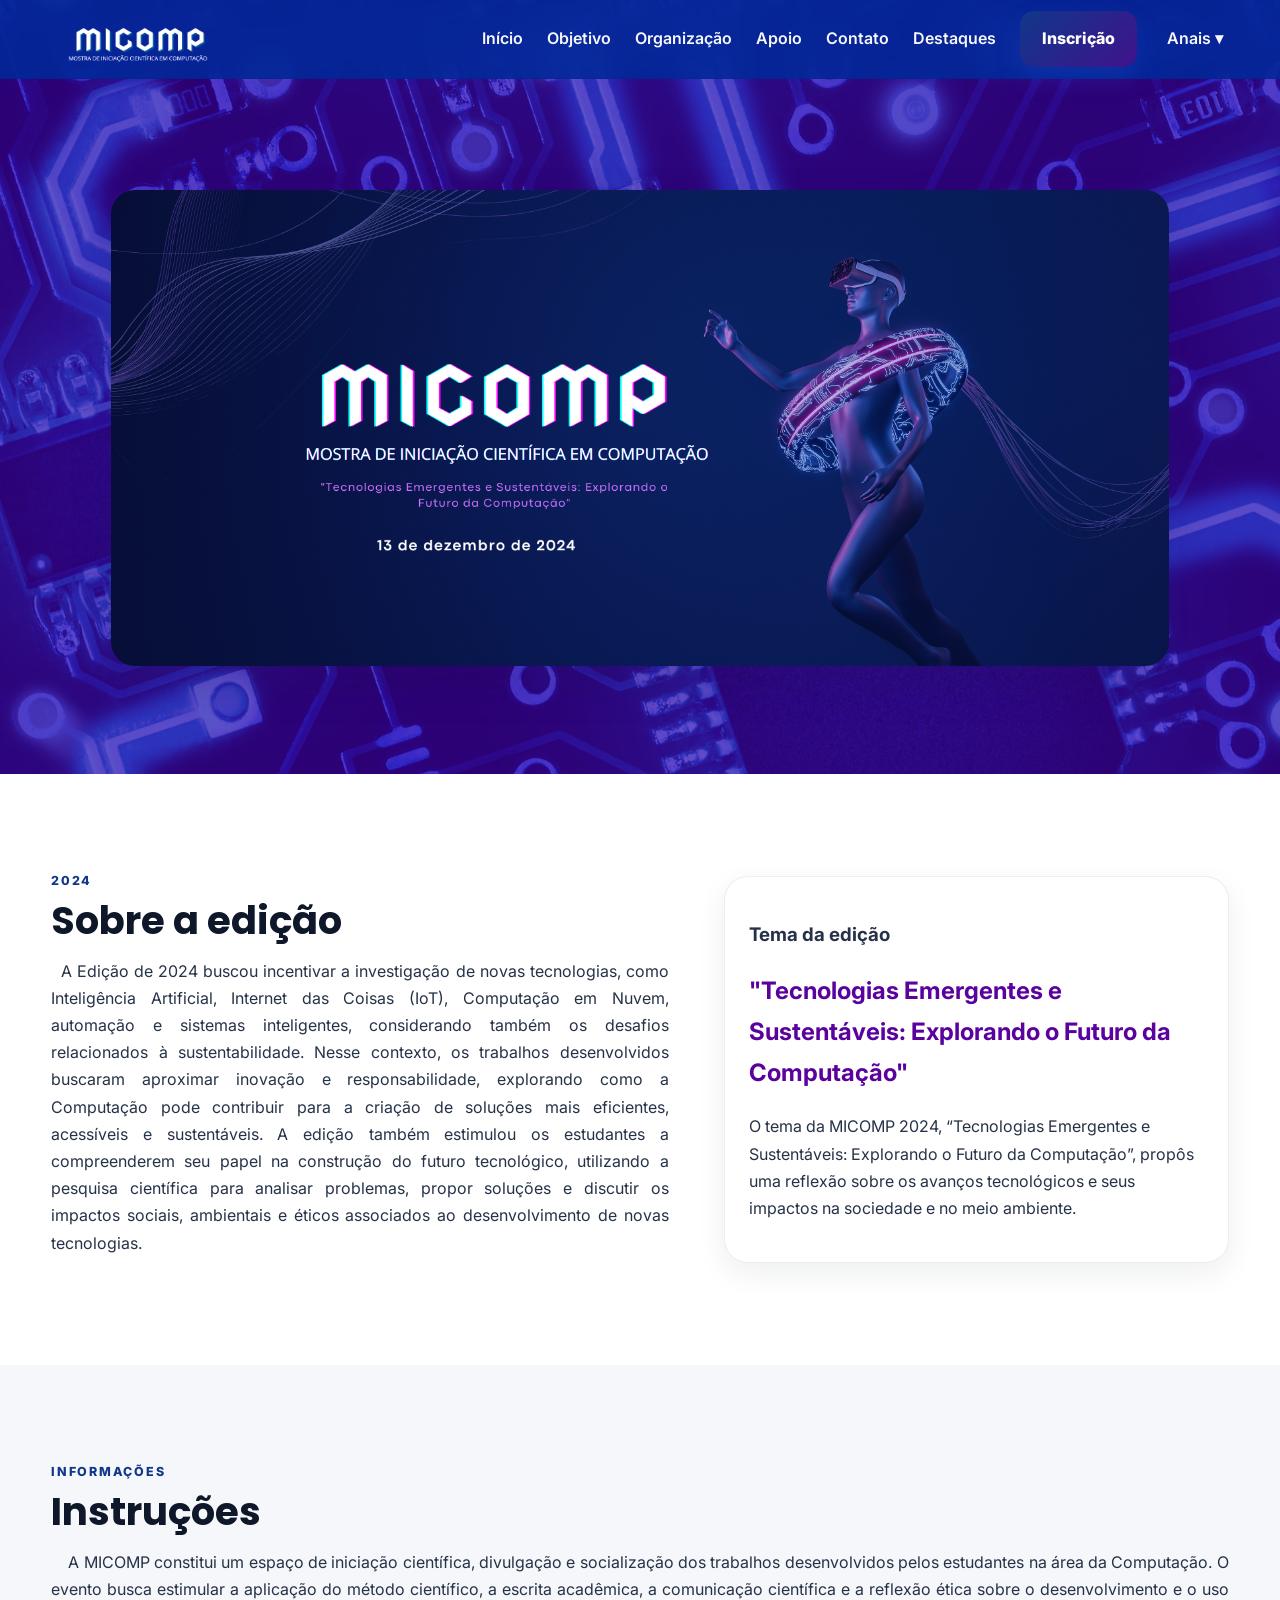
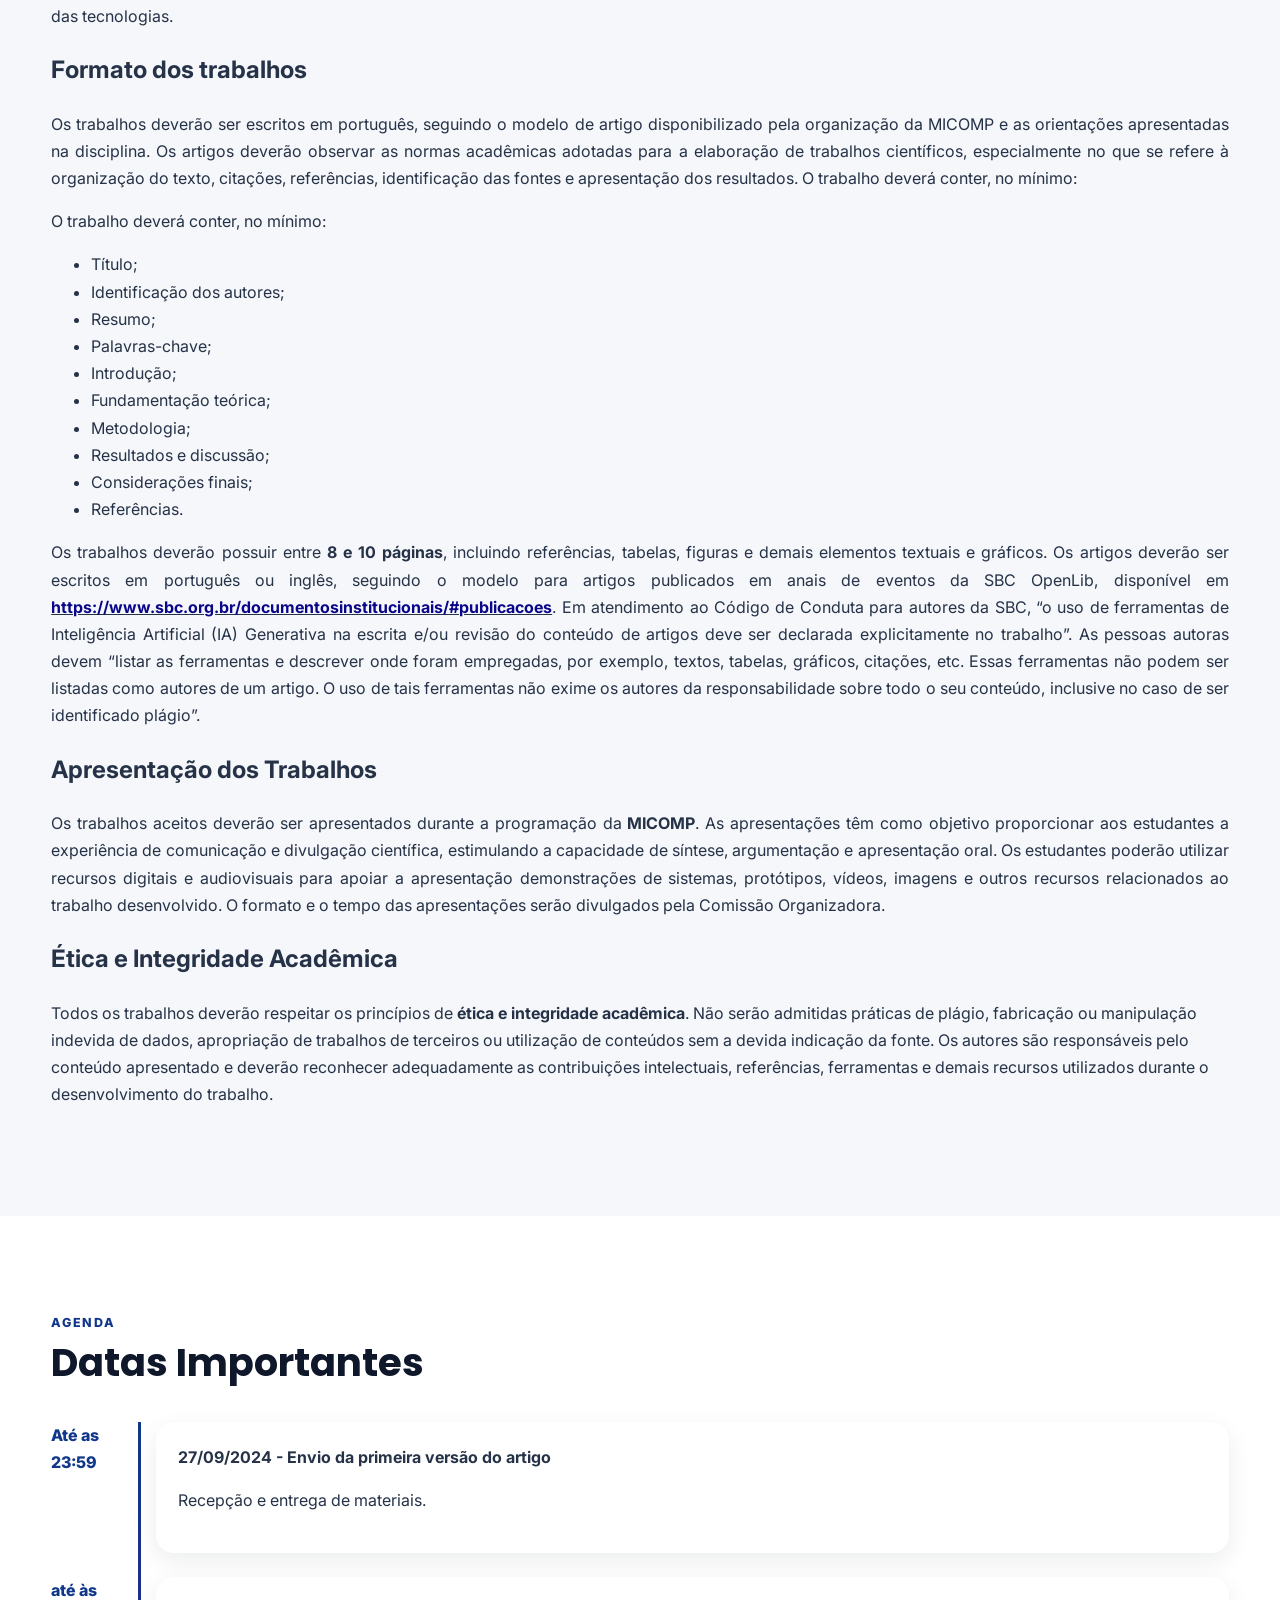
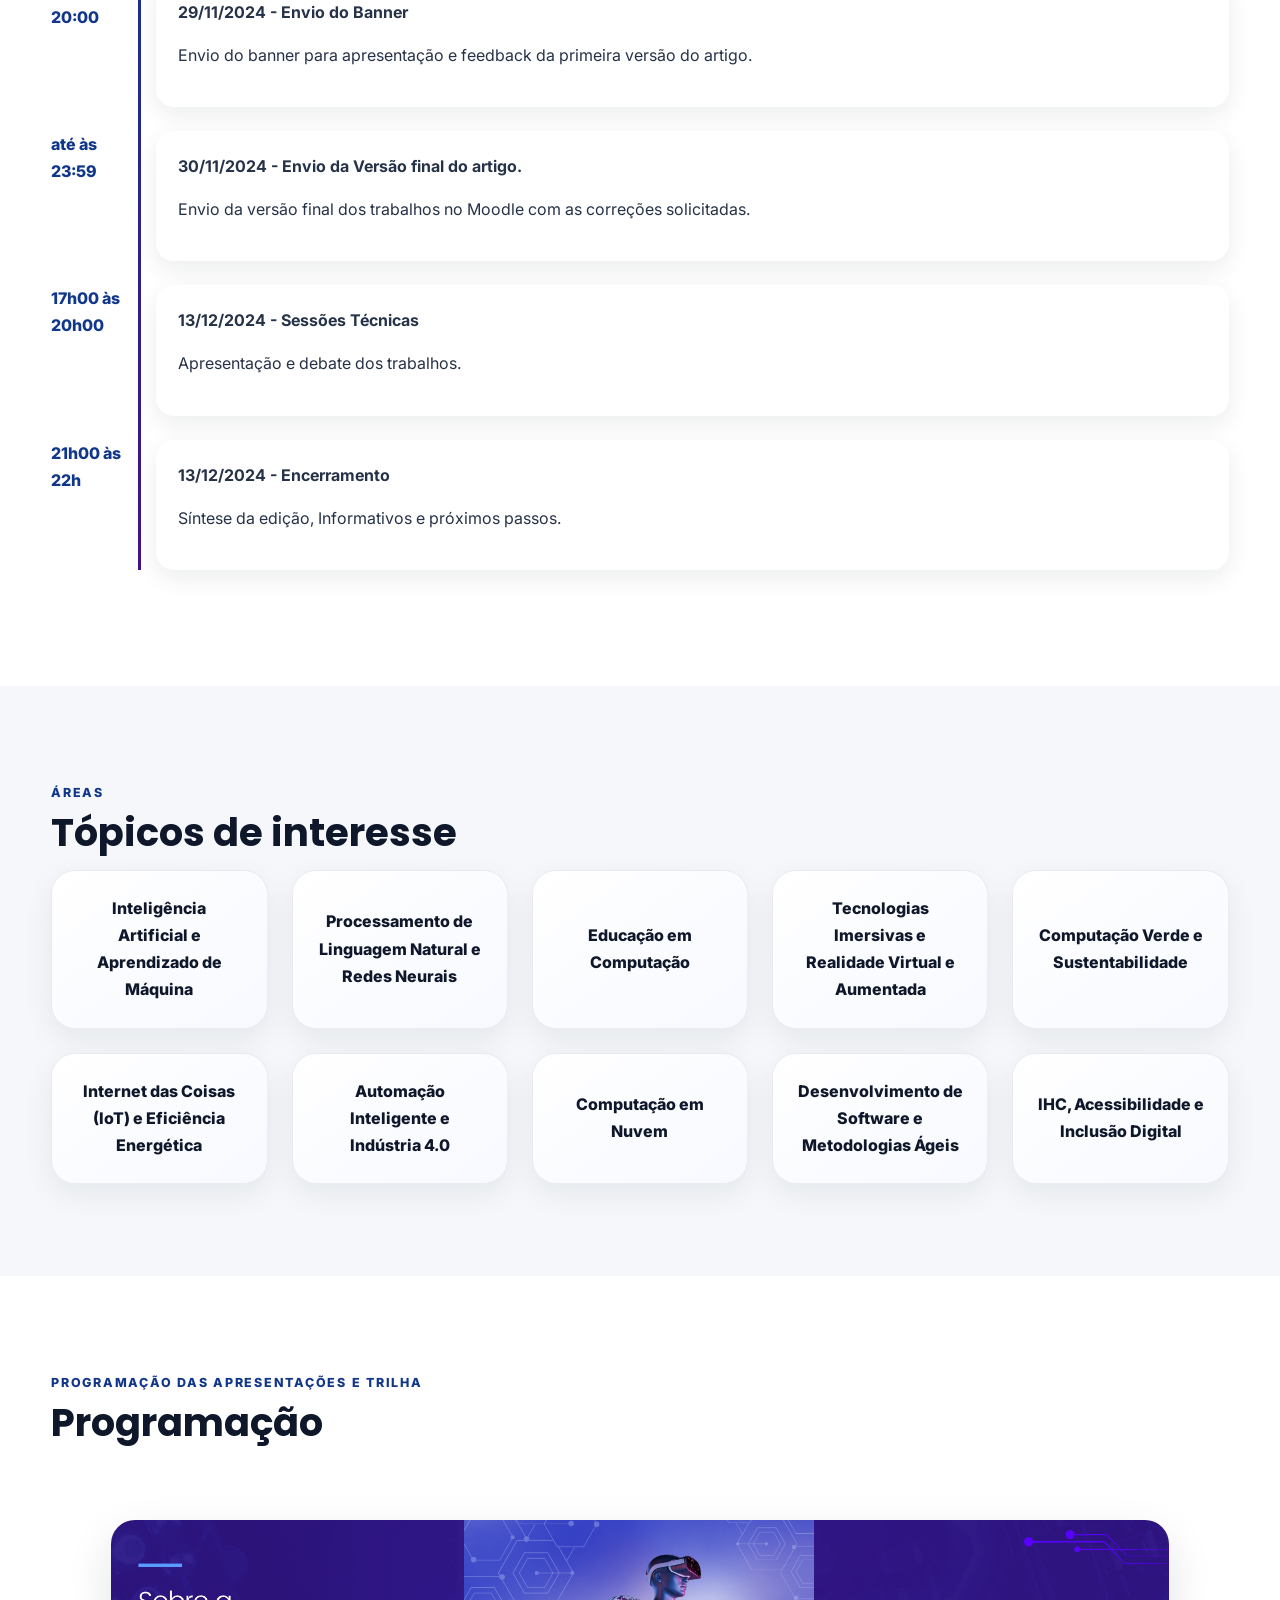
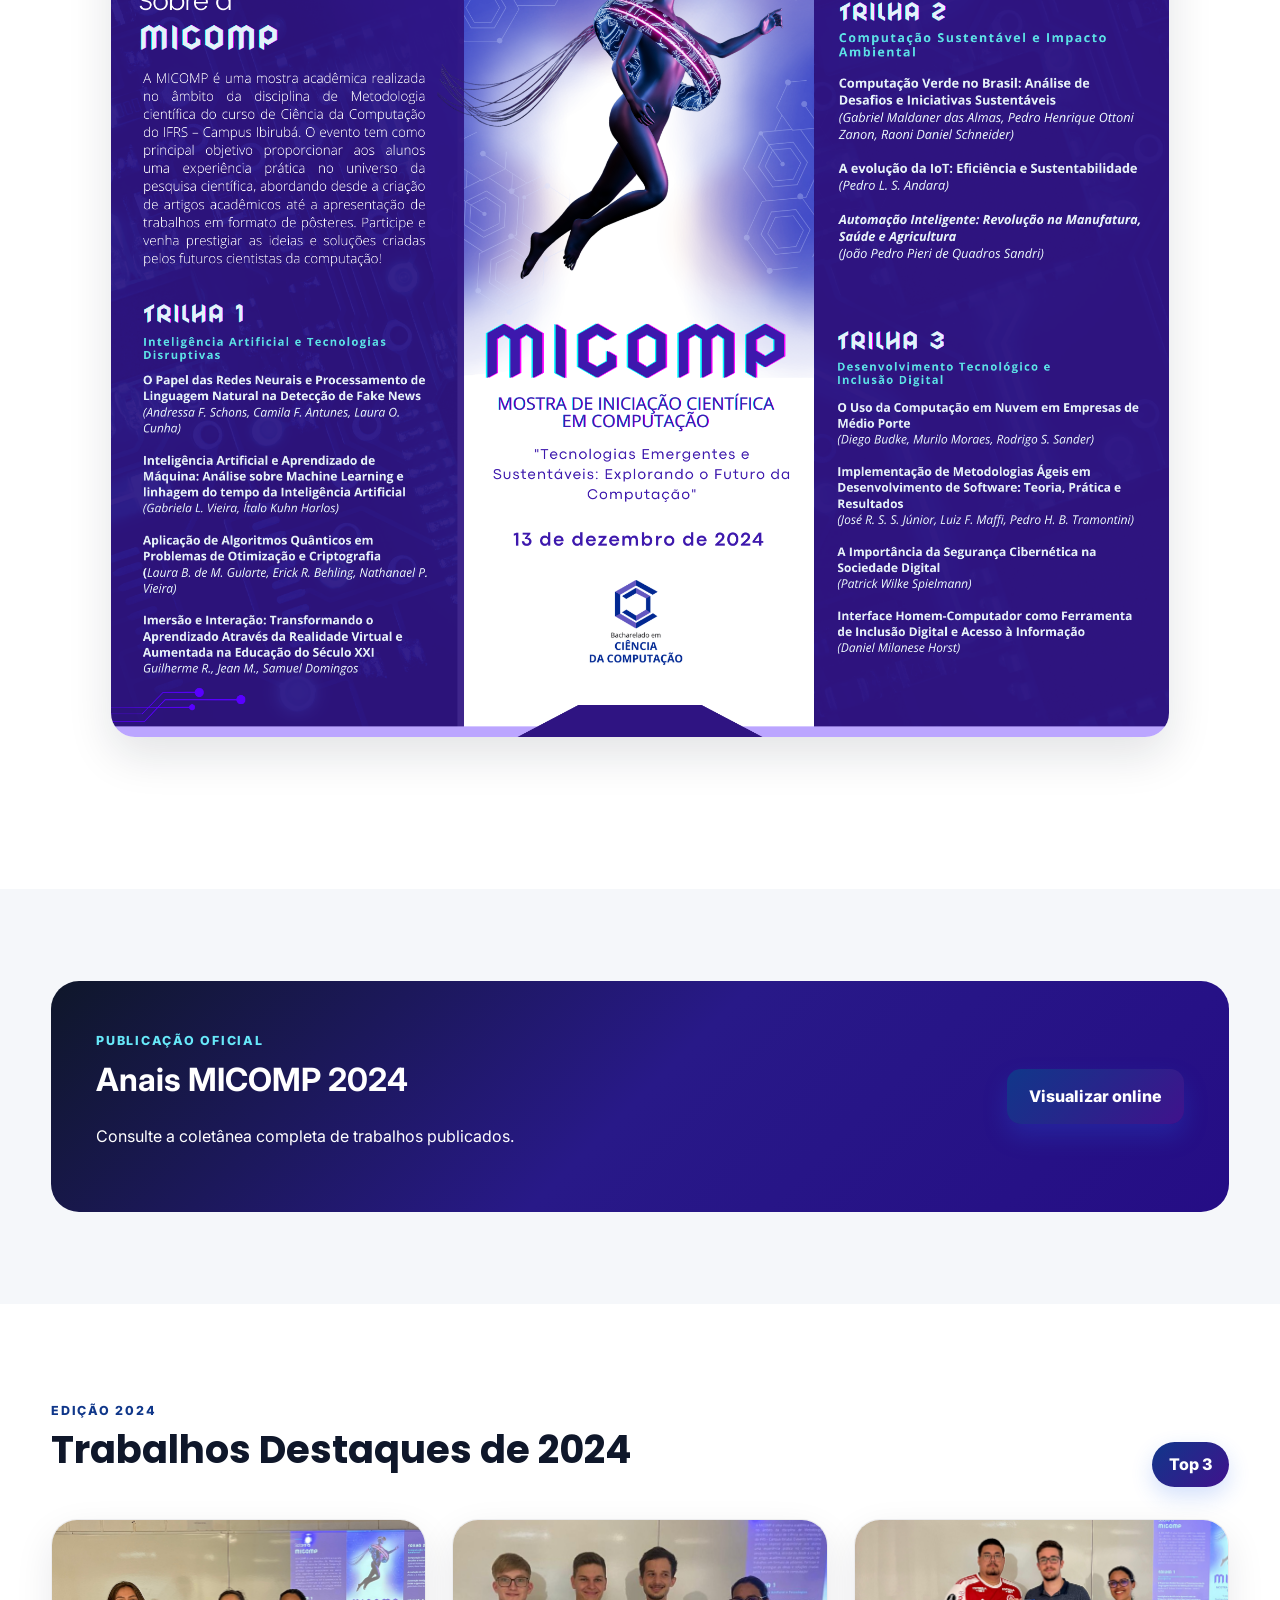
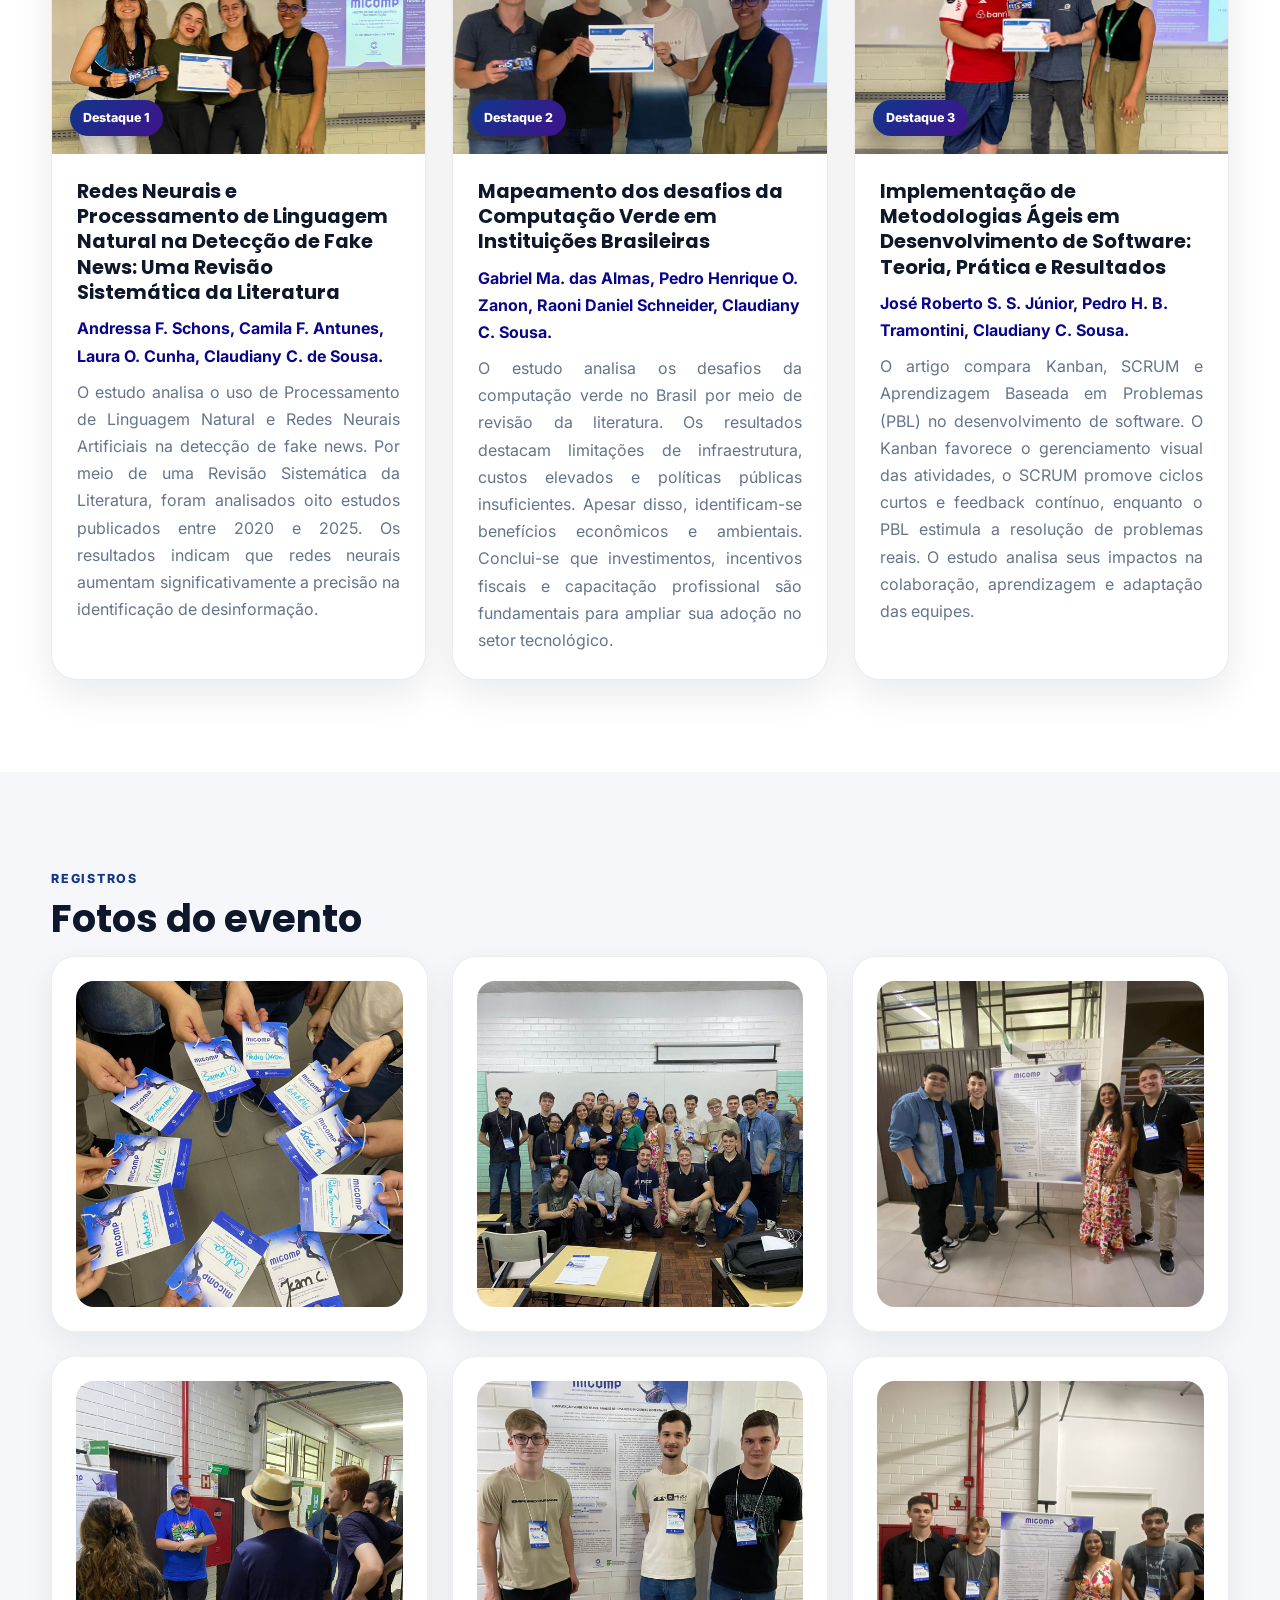
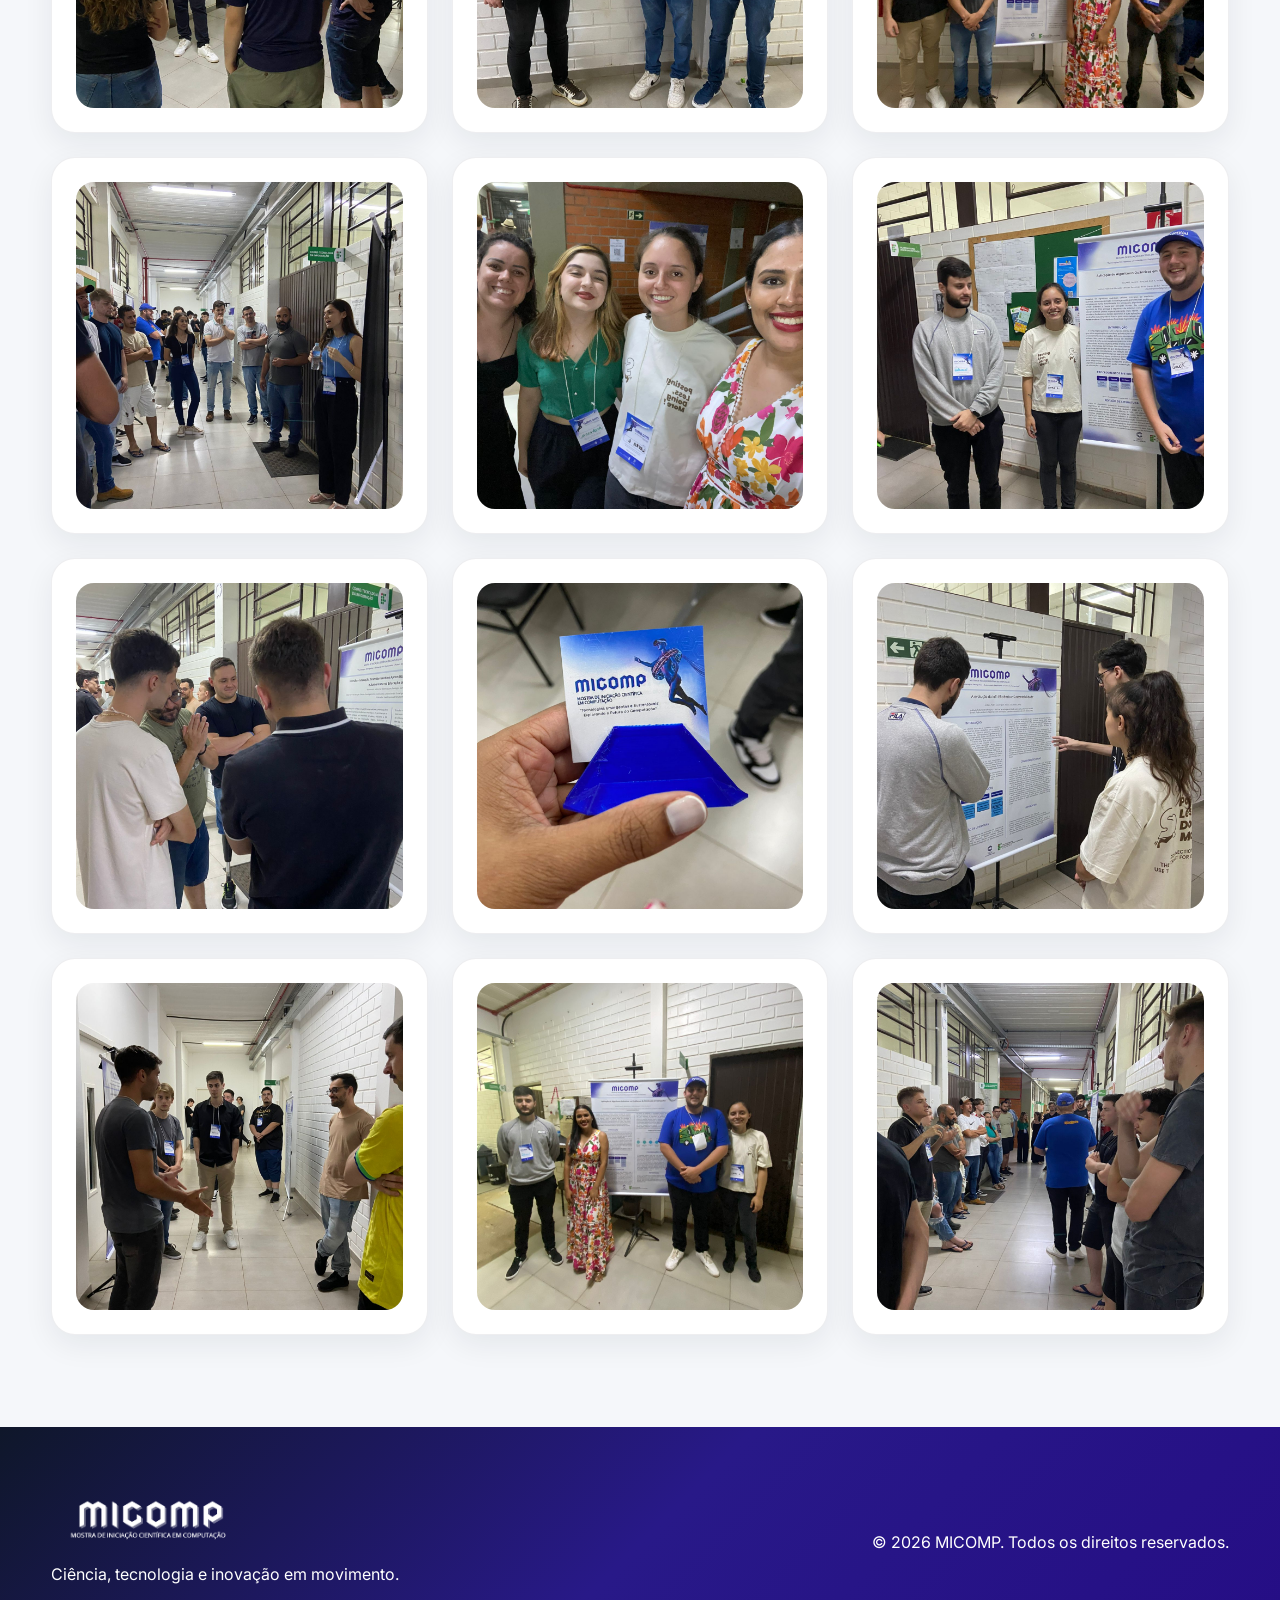
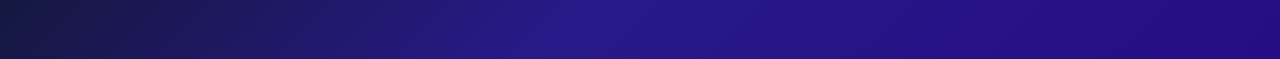
==== commit 8e70b5db: "correções" ====
--- a/anais2024.html
+++ b/anais2024.html
@@ -64,7 +64,7 @@
         </section>
         <section class="section alt">
             <div class="container"><span class="eyebrow">Informações</span>
-                <h3 class="title">Intruções</h3>
+                <h3 class="title">Instruções</h3>
                 <p style="text-align: justify;">&nbsp; &nbsp; A MICOMP constitui um espaço de iniciação científica, divulgação e socialização dos trabalhos desenvolvidos pelos estudantes na área da Computação. O evento busca estimular a aplicação do método científico, a escrita acadêmica,
                     a comunicação científica e a reflexão ética sobre o desenvolvimento e o uso das tecnologias.
                 </p>
@@ -93,8 +93,7 @@
                     publicados em anais de eventos da SBC OpenLib, disponível em <b> <u> <a style="color:#0a0689" href="https://www.sbc.org.br/documentosinstitucionais/#publicacoes"> https://www.sbc.org.br/documentosinstitucionais/#publicacoes</a></u></b>.
                     Em atendimento ao Código de Conduta para autores da SBC, “o uso de ferramentas de Inteligência Artificial (IA) Generativa na escrita e/ou revisão do conteúdo de artigos deve ser declarada explicitamente no trabalho”. As pessoas autoras
                     devem “listar as ferramentas e descrever onde foram empregadas, por exemplo, textos, tabelas, gráficos, citações, etc. Essas ferramentas não podem ser listadas como autores de um artigo. O uso de tais ferramentas não exime os autores
-                    da responsabilidade sobre todo o seu conteúdo, inclusive no caso de ser identificado plágio”. Nas submissões ao WEI, esta declaração deve ser feita em uma seção ao final do artigo, com o título de <b> “Declaração sobre uso de Inteligência Artificial”</b>.
-                    Em casos de tais ferramentas não terem sido usadas, isso deve ser declarado nesta mesma seção.
+                    da responsabilidade sobre todo o seu conteúdo, inclusive no caso de ser identificado plágio”.
                 </p>
 
                 <h2>Apresentação dos Trabalhos</h2>
@@ -175,60 +174,6 @@
                 </div>
             </div>
         </section>
-        <!-- <section class="section alt">
-            <div class="container"><span class="eyebrow">Agenda</span>
-                <h2 class="title">Programação</h2>
-                <div class="timeline">
-                    <div class="time-item reveal">
-                        <div class="time">08h00</div>
-                        <div class="time-card"><strong>Credenciamento</strong>
-                            <p>Recepção e entrega de materiais.</p>
-                        </div>
-                    </div>
-                    <div class="time-item reveal">
-                        <div class="time">09h00</div>
-                        <div class="time-card"><strong>Abertura</strong>
-                            <p>Boas-vindas e apresentação institucional.</p>
-                        </div>
-                    </div>
-                    <div class="time-item reveal">
-                        <div class="time">10h00</div>
-                        <div class="time-card"><strong>Palestra</strong>
-                            <p>Conferência com especialista convidado.</p>
-                        </div>
-                    </div>
-                    <div class="time-item reveal">
-                        <div class="time">14h00</div>
-                        <div class="time-card"><strong>Sessões Técnicas</strong>
-                            <p>Apresentação e debate dos trabalhos.</p>
-                        </div>
-                    </div>
-                    <div class="time-item reveal">
-                        <div class="time">17h00</div>
-                        <div class="time-card"><strong>Encerramento</strong>
-                            <p>Síntese da edição e próximos passos.</p>
-                        </div>
-                    </div>
-                </div>
-            </div>
-        </section>
-        <section class="section">
-            <div class="container"><span class="eyebrow">Áreas</span>
-                <h2 class="title">Tópicos de interesse</h2>
-                <div class="grid topic-grid">
-                    <div class="card topic reveal">Inteligência Artificial</div>
-                    <div class="card topic reveal">Desenvolvimento Web</div>
-                    <div class="card topic reveal">Ciência de Dados</div>
-                    <div class="card topic reveal">Internet das Coisas</div>
-                    <div class="card topic reveal">Segurança da Informação</div>
-                    <div class="card topic reveal">Engenharia de Software</div>
-                    <div class="card topic reveal">Computação em Nuvem</div>
-                    <div class="card topic reveal">Educação em Computação</div>
-                    <div class="card topic reveal">Robótica</div>
-                    <div class="card topic reveal">Sistemas Embarcados</div>
-                </div>
-            </div>
-        </section> -->
 
         <section class="section alt">
             <div class="container">
--- a/css/style.css
+++ b/css/style.css
@@ -69,10 +69,24 @@
 
 .title {
     font-family: Poppins, sans-serif;
-    font-size: clamp(2rem, 4vw, 3.4rem);
+    font-size: clamp(1rem, 3vw, 2.4rem);
     line-height: 1.12;
     margin: .35rem 0 1rem;
     color: var(--navy)
+}
+
+.title-destaque {
+    font-family: Poppins, sans-serif;
+    font-size: clamp(1rem, 2vw, 2rem);
+    line-height: 1.12;
+    margin: .35rem 0 1rem;
+}
+
+.subtitle-destaque {
+    font-family: Poppins, sans-serif;
+    font-size: clamp(1rem, 2vw, 1, 5rem);
+    line-height: 1.12;
+    margin: .35rem 0 1rem;
 }
 
 .lead {
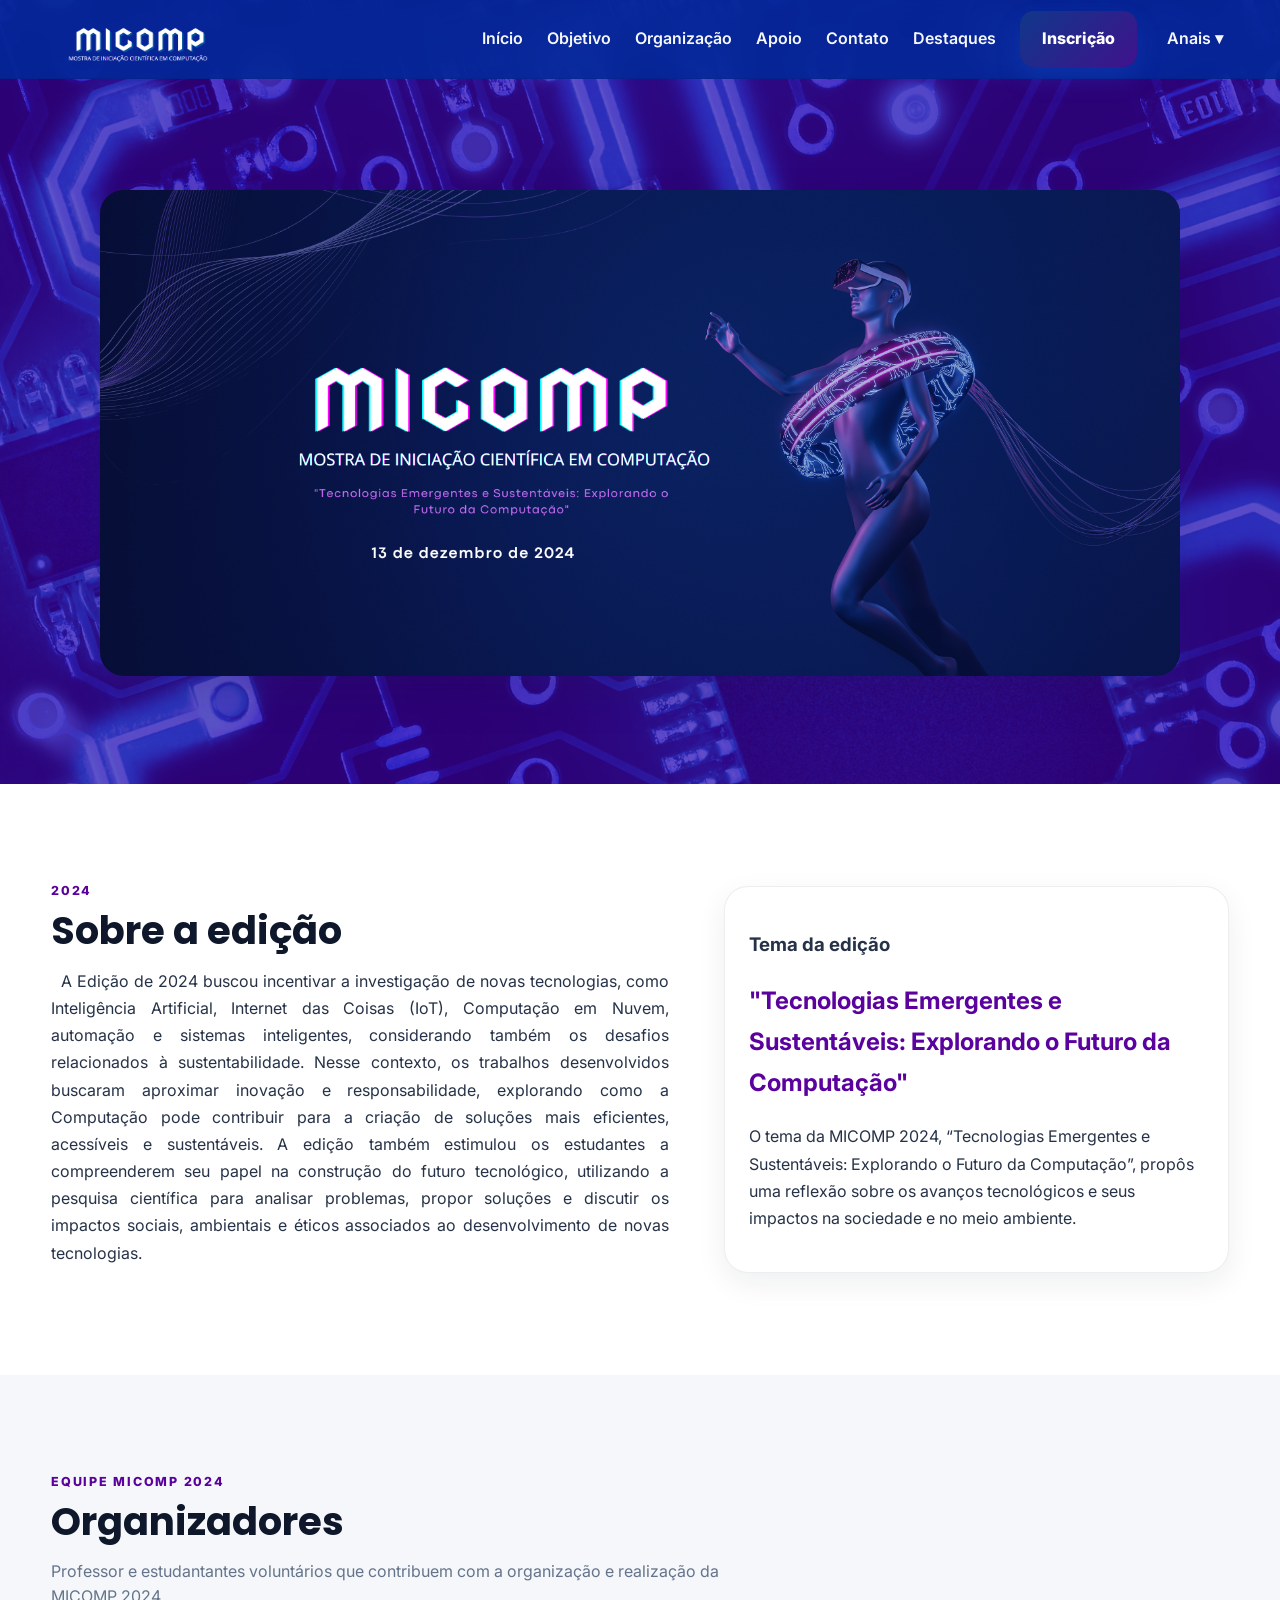
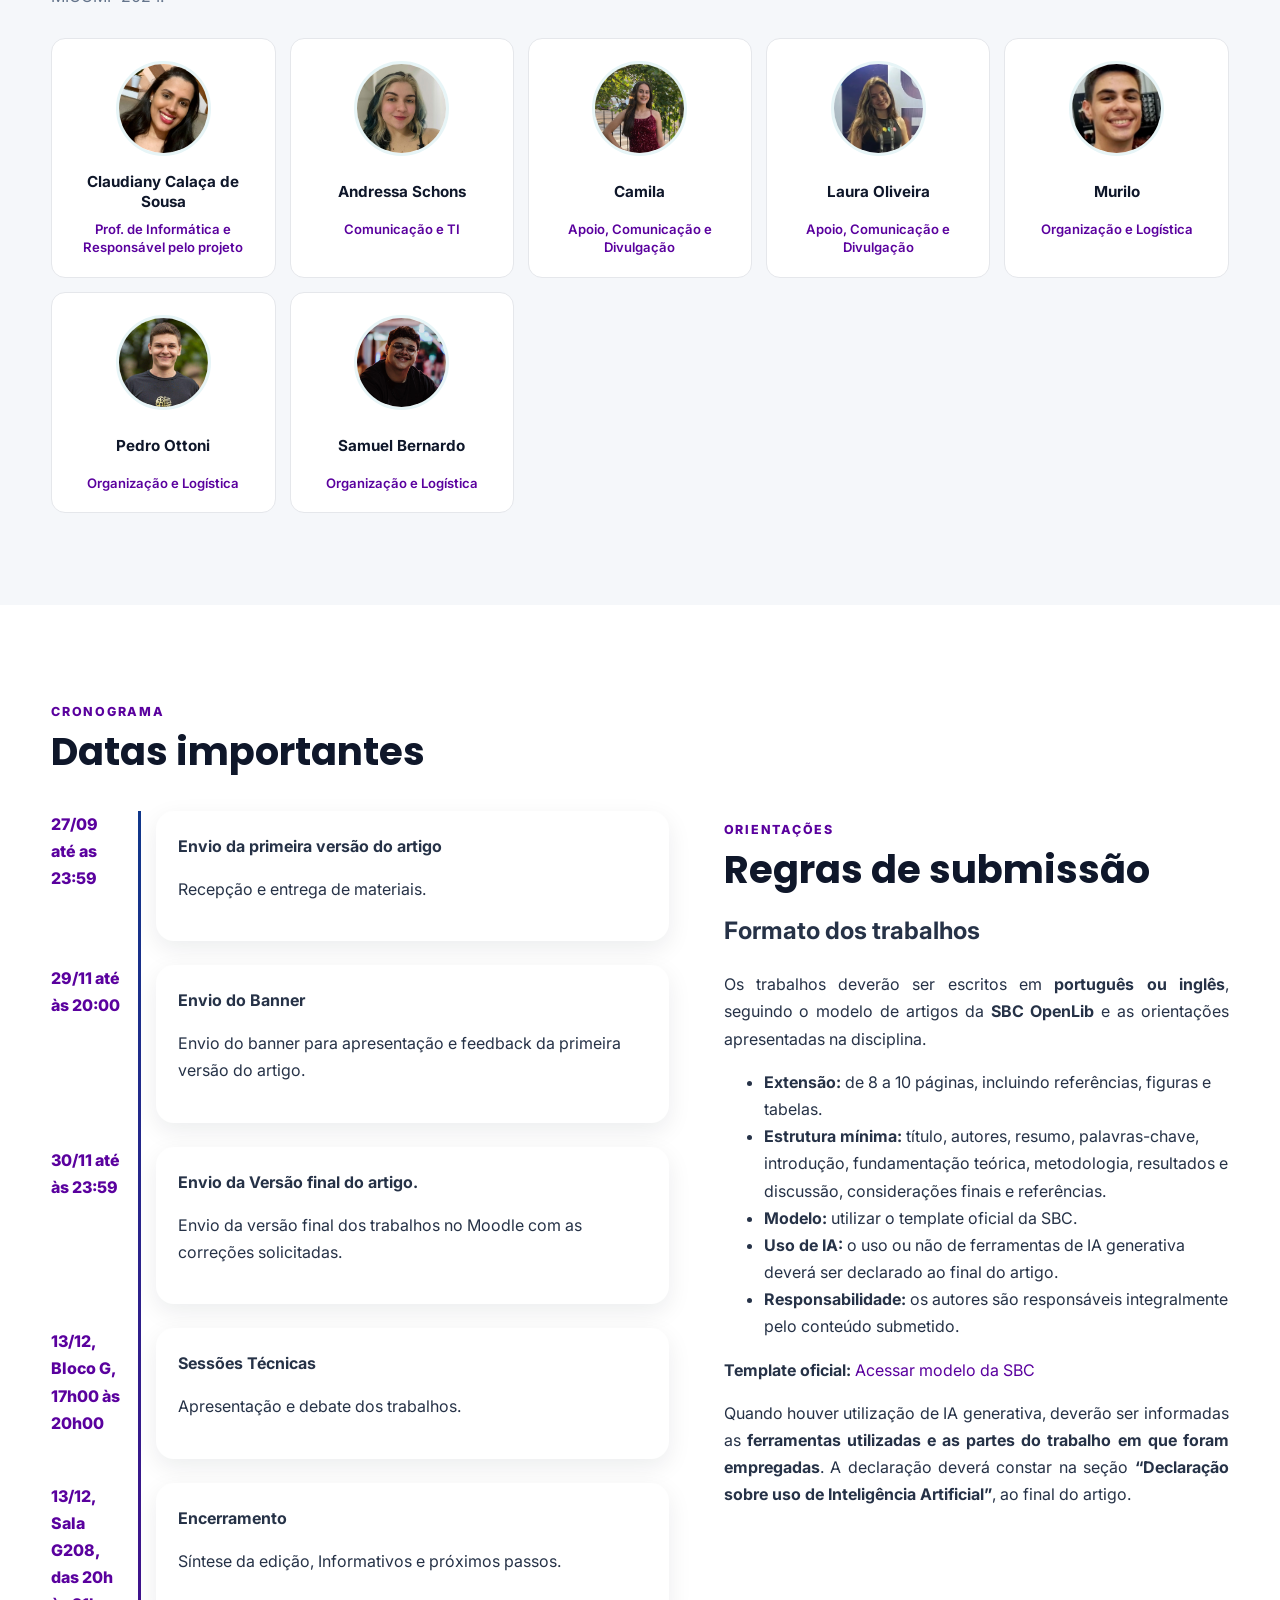
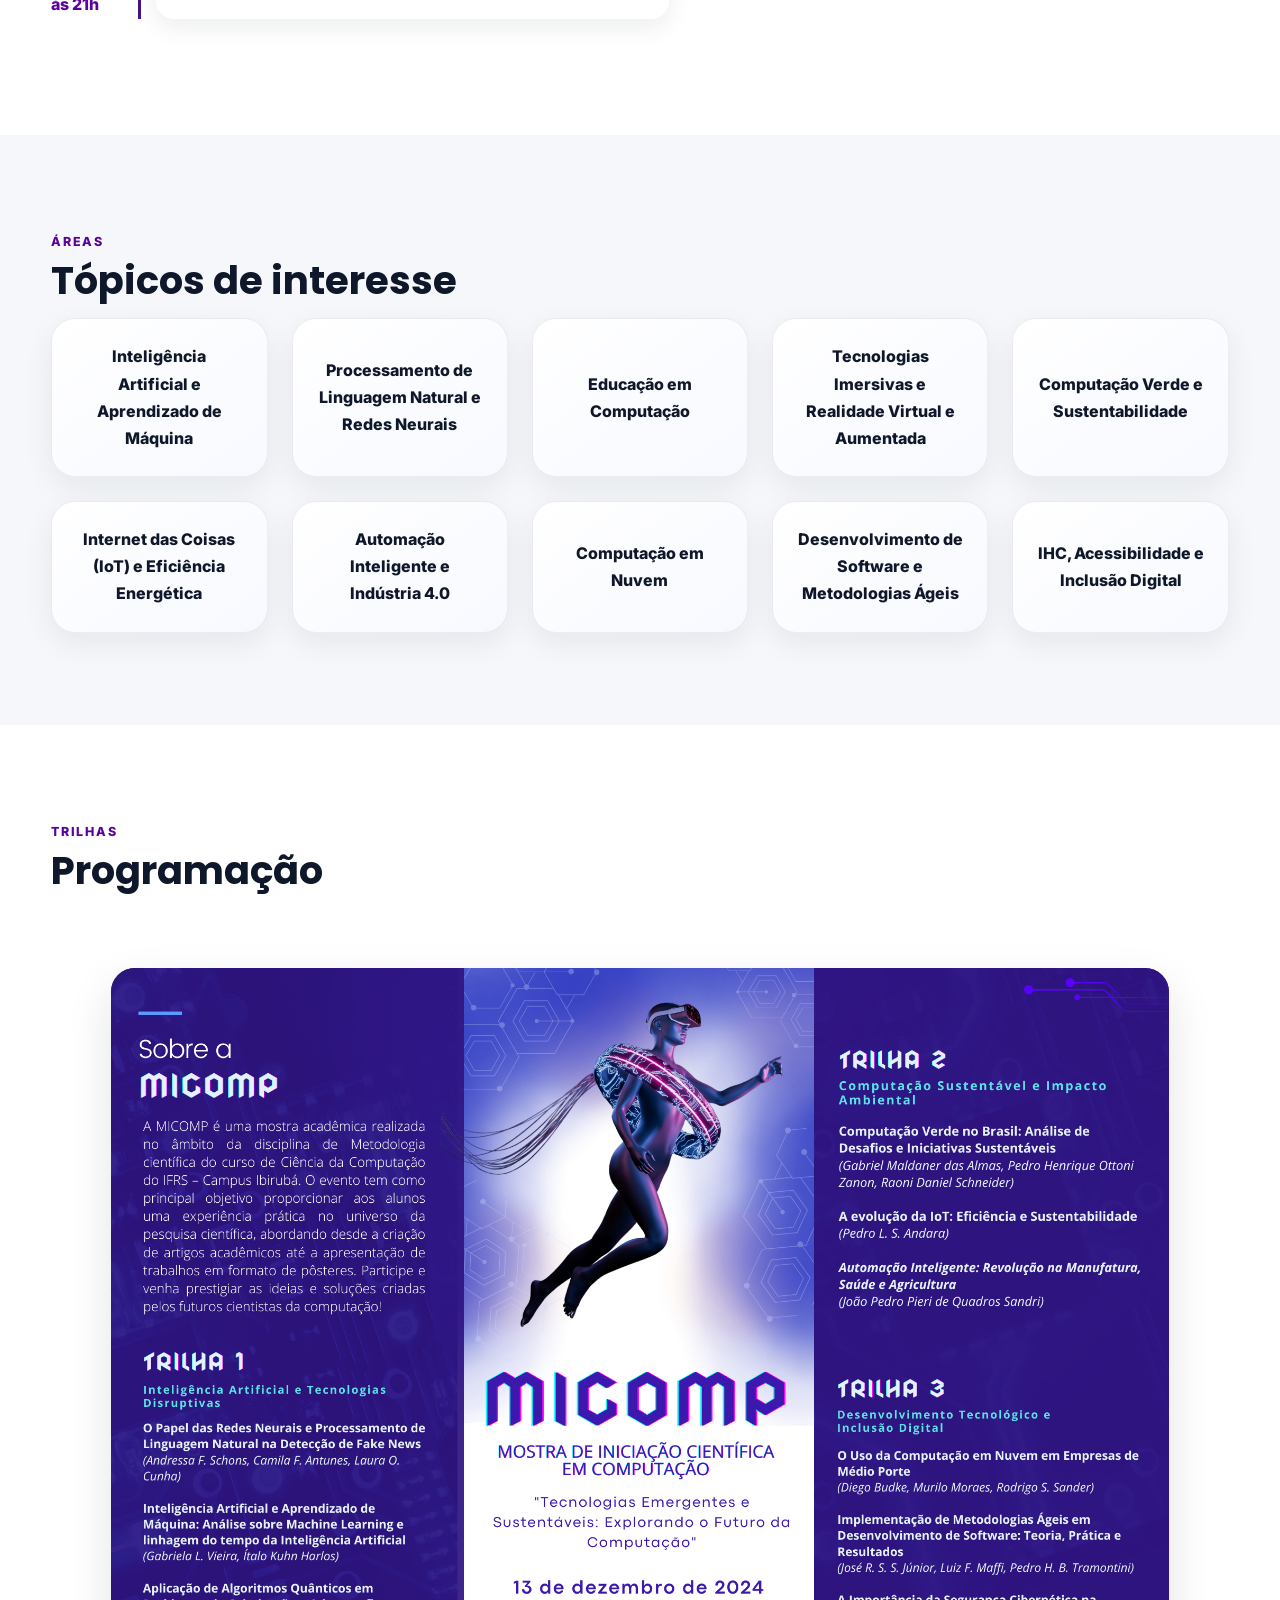
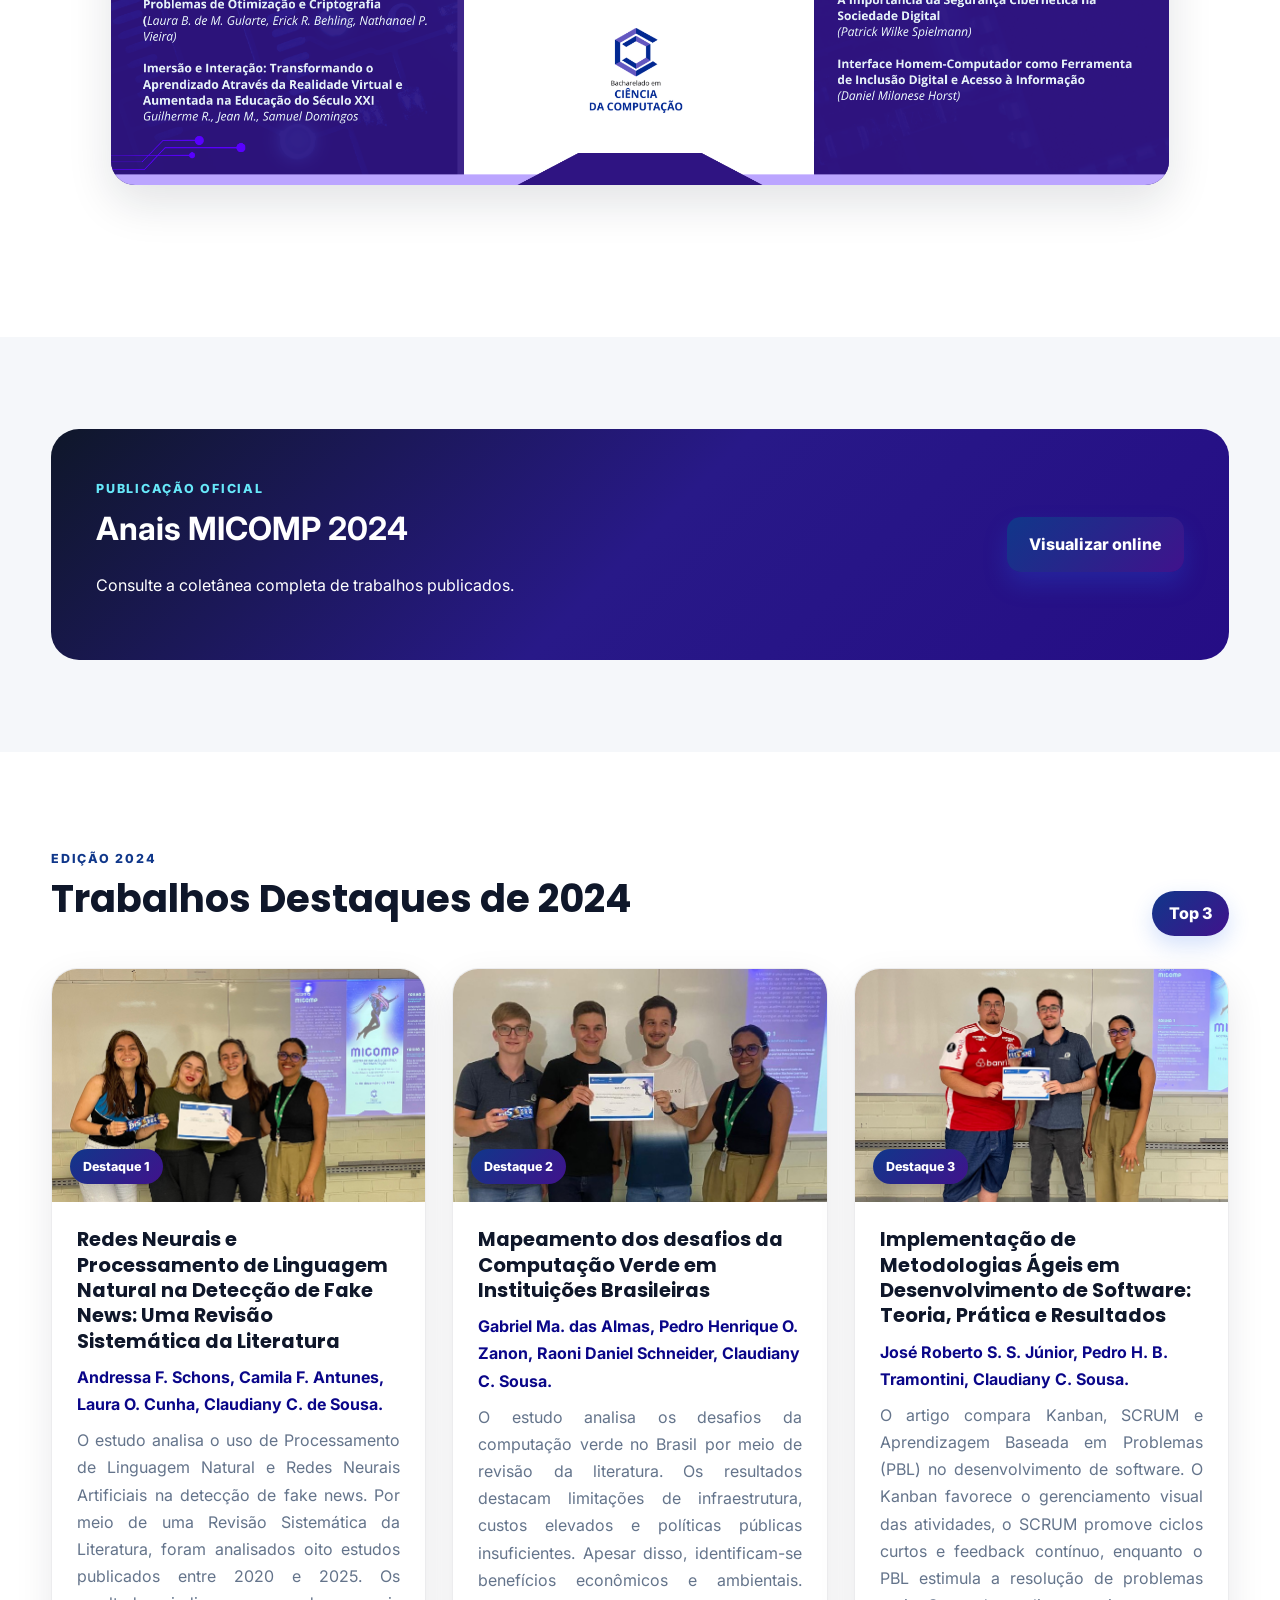
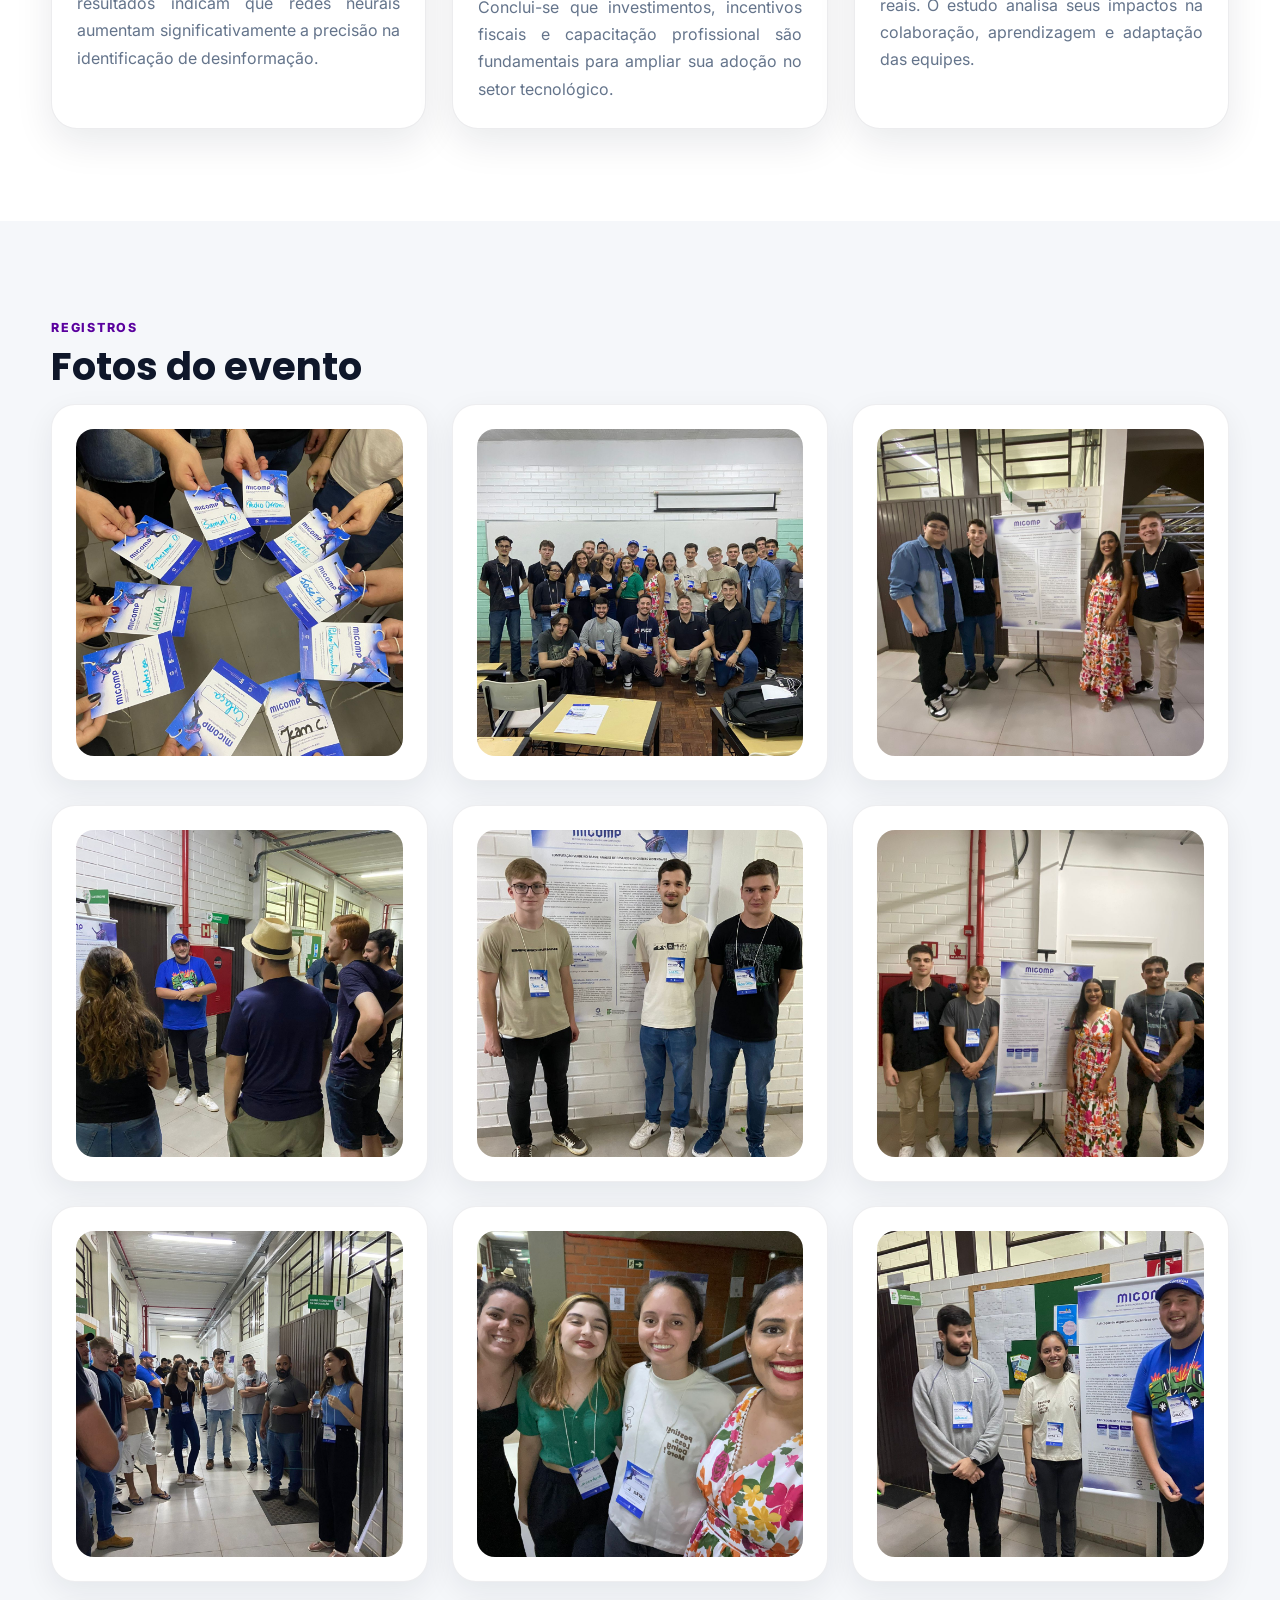
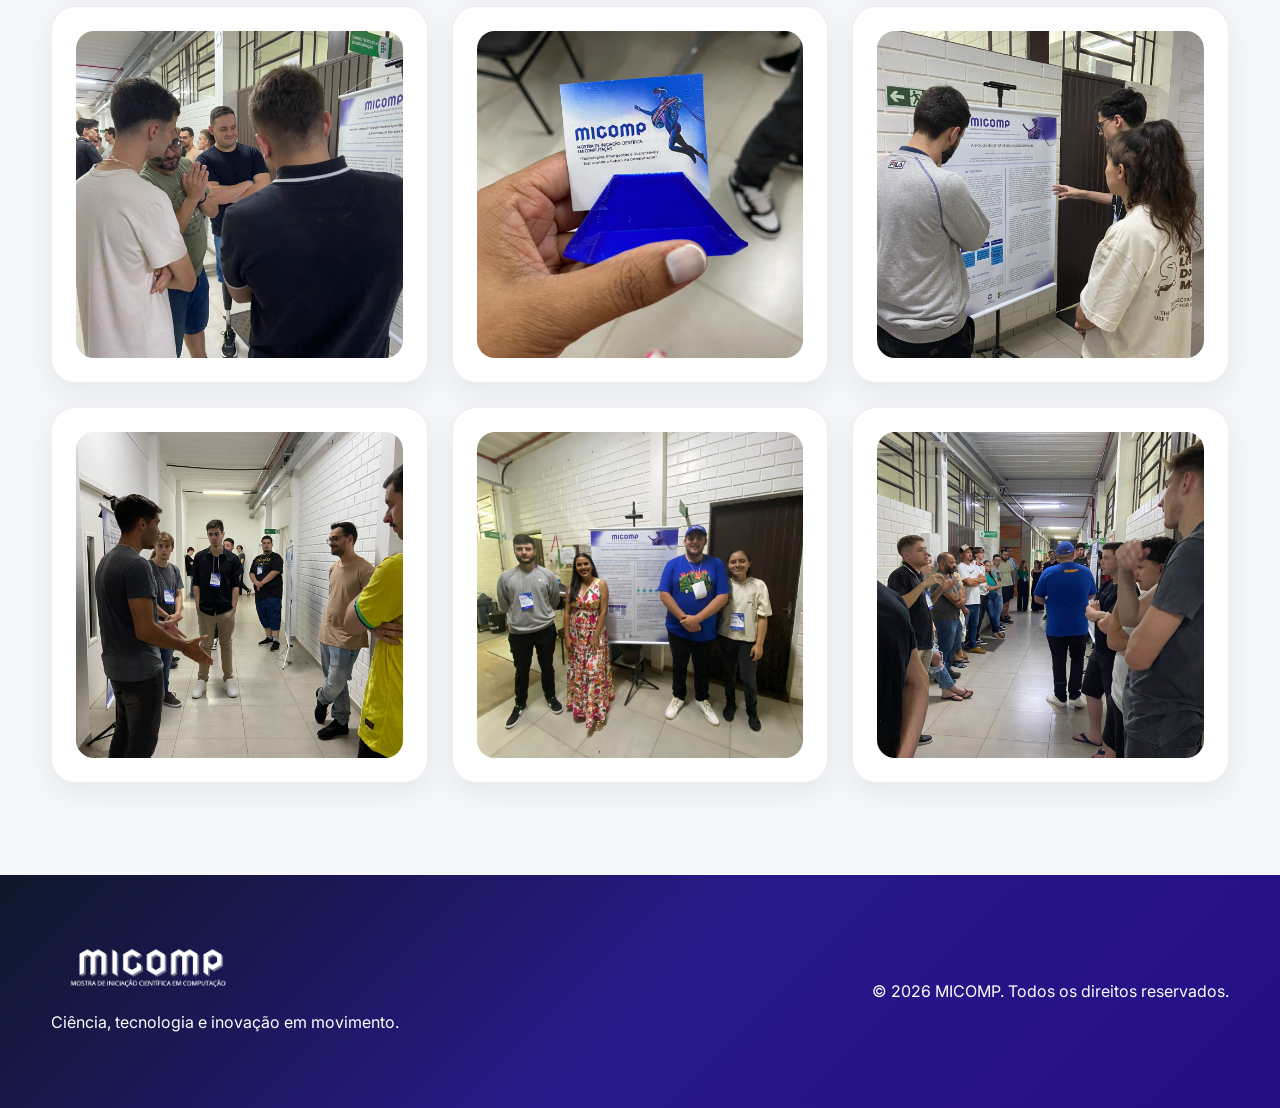
==== commit b3483284: "versão1" ====
--- a/anais2024.html
+++ b/anais2024.html
@@ -47,7 +47,7 @@
         </section>
         <section class="section">
             <div class="container split">
-                <div class="reveal"><span class="eyebrow">2024</span>
+                <div class="reveal"><span class="eyebrow" style="color:#5a019e;">2024</span>
                     <h3 class="title">Sobre a edição</h3>
                     <p style="text-align: justify;">&nbsp; A Edição de 2024 buscou incentivar a investigação de novas tecnologias, como Inteligência Artificial, Internet das Coisas (IoT), Computação em Nuvem, automação e sistemas inteligentes, considerando também os desafios relacionados
                         à sustentabilidade. Nesse contexto, os trabalhos desenvolvidos buscaram aproximar inovação e responsabilidade, explorando como a Computação pode contribuir para a criação de soluções mais eficientes, acessíveis e sustentáveis.
@@ -62,7 +62,84 @@
                 </div>
             </div>
         </section>
-        <section class="section alt">
+
+        <section class="section alt" id="alunos-organizadores">
+            <div class="container">
+
+                <span class="eyebrow" style="color:#5a019e;">Equipe MICOMP 2024</span>
+                <h2 class="title">Organizadores</h2>
+
+                <p class="organizers-intro">
+                    Professor e estudantantes voluntários que contribuem com a organização e realização da MICOMP 2024.
+                </p>
+
+                <div class="organizers-grid">
+
+                    <!-- Aluno 1 -->
+                    <article class="organizer-card reveal">
+                        <div class="organizer-photo">
+                            <img src="img/organizadores/7.jpeg" alt="Nome do Aluno 1">
+                        </div>
+                        <h3>Claudiany Calaça de Sousa</h3>
+                        <p class="organizer-role" style="color:#5a019e;">Prof. de Informática e Responsável pelo projeto</p>
+                    </article>
+
+                    <!-- Aluno 2 -->
+                    <article class="organizer-card reveal">
+                        <div class="organizer-photo">
+                            <img src="img/organizadores/5.jpg" alt="Nome do Aluno 2">
+                        </div>
+                        <h3>Andressa Schons</h3>
+                        <p class="organizer-role" style="color:#5a019e;">Comunicação e TI</p>
+                    </article>
+
+                    <!-- Aluno 3 -->
+                    <article class="organizer-card reveal">
+                        <div class="organizer-photo">
+                            <img src="img/organizadores/3.png" alt="Nome do Aluno 3">
+                        </div>
+                        <h3>Camila </h3>
+                        <p class="organizer-role" style="color:#5a019e;">Apoio, Comunicação e Divulgação</p>
+                    </article>
+
+                    <!-- Aluno 4 -->
+                    <article class="organizer-card reveal">
+                        <div class="organizer-photo">
+                            <img src="img/organizadores/6.jpeg" alt="Nome do Aluno 4">
+                        </div>
+                        <h3>Laura Oliveira</h3>
+                        <p class="organizer-role" style="color:#5a019e;">Apoio, Comunicação e Divulgação</p>
+                    </article>
+
+                    <!-- Aluno 5 -->
+                    <article class="organizer-card reveal">
+                        <div class="organizer-photo">
+                            <img src="img/organizadores/4.jpeg" alt="Nome do Aluno 5">
+                        </div>
+                        <h3>Murilo</h3>
+                        <p class="organizer-role" style="color:#5a019e;">Organização e Logística</p>
+                    </article>
+
+                    <article class="organizer-card reveal">
+                        <div class="organizer-photo">
+                            <img src="img/organizadores/2.jpeg" alt="Nome do Aluno 5">
+                        </div>
+                        <h3>Pedro Ottoni</h3>
+                        <p class="organizer-role" style="color:#5a019e;">Organização e Logística</p>
+                    </article>
+
+                    <article class="organizer-card reveal">
+                        <div class="organizer-photo">
+                            <img src="img/organizadores/3.jpeg" alt="Nome do Aluno 5">
+                        </div>
+                        <h3>Samuel Bernardo</h3>
+                        <p class="organizer-role" style="color:#5a019e;">Organização e Logística</p>
+                    </article>
+
+                </div>
+            </div>
+        </section>
+        <!-- <section class="section alt">
             <div class="container"><span class="eyebrow">Informações</span>
                 <h3 class="title">Instruções</h3>
                 <p style="text-align: justify;">&nbsp; &nbsp; A MICOMP constitui um espaço de iniciação científica, divulgação e socialização dos trabalhos desenvolvidos pelos estudantes na área da Computação. O evento busca estimular a aplicação do método científico, a escrita acadêmica,
@@ -110,46 +187,77 @@
                     do trabalho.
                 </p>
             </div>
-        </section>
+        </section> -->
         <section class="section">
-            <div class="container"><span class="eyebrow">Agenda</span>
-                <h2 class="title">Datas Importantes</h2>
-                <div class="timeline">
-                    <div class="time-item reveal">
-                        <div class="time">Até as 23:59</div>
-                        <div class="time-card"><strong>27/09/2024 - Envio da primeira versão do artigo</strong>
-                            <p>Recepção e entrega de materiais.</p>
+            <div class="container split">
+                <div><span class="eyebrow" style="color:#5a019e;">Cronograma</span>
+                    <h2 class="title">Datas importantes</h2>
+                    <div class="timeline">
+                        <div class="time-item reveal">
+                            <div class="time" style="color:#5a019e;">27/09 até as 23:59</div>
+                            <div class="time-card"><strong> Envio da primeira versão do artigo</strong>
+                                <p>Recepção e entrega de materiais.</p>
+                            </div>
+                        </div>
+                        <div class="time-item reveal">
+                            <div class="time" style="color:#5a019e;"> 29/11 até às 20:00</div>
+                            <div class="time-card"><strong> Envio do Banner</strong>
+                                <p>Envio do banner para apresentação e feedback da primeira versão do artigo.</p>
+                            </div>
+                        </div>
+                        <div class="time-item reveal">
+                            <div class="time" style="color:#5a019e;"> 30/11 até às 23:59</div>
+                            <div class="time-card"><strong> Envio da Versão final do artigo.</strong>
+                                <p>Envio da versão final dos trabalhos no Moodle com as correções solicitadas.</p>
+                            </div>
+                        </div>
+                        <div class="time-item reveal">
+                            <div class="time" style="color:#5a019e;">13/12, Bloco G, 17h00 às 20h00</div>
+                            <div class="time-card"><strong>Sessões Técnicas</strong>
+                                <p>Apresentação e debate dos trabalhos.</p>
+                            </div>
+                        </div>
+                        <div class="time-item reveal">
+                            <div class="time" style="color:#5a019e;"> 13/12, Sala G208, das 20h às 21h</div>
+                            <div class="time-card"><strong>Encerramento</strong>
+                                <p>Síntese da edição, Informativos e próximos passos.</p>
+                            </div>
                         </div>
                     </div>
-                    <div class="time-item reveal">
-                        <div class="time">até às 20:00</div>
-                        <div class="time-card"><strong>29/11/2024  - Envio do Banner</strong>
-                            <p>Envio do banner para apresentação e feedback da primeira versão do artigo.</p>
-                        </div>
-                    </div>
-                    <div class="time-item reveal">
-                        <div class="time">até às 23:59</div>
-                        <div class="time-card"><strong>30/11/2024 - Envio da Versão final do artigo.</strong>
-                            <p>Envio da versão final dos trabalhos no Moodle com as correções solicitadas.</p>
-                        </div>
-                    </div>
-                    <div class="time-item reveal">
-                        <div class="time">17h00 às 20h00</div>
-                        <div class="time-card"><strong>13/12/2024 - Sessões Técnicas</strong>
-                            <p>Apresentação e debate dos trabalhos.</p>
-                        </div>
-                    </div>
-                    <div class="time-item reveal">
-                        <div class="time">21h00 às 22h</div>
-                        <div class="time-card"><strong>13/12/2024 - Encerramento</strong>
-                            <p>Síntese da edição, Informativos e próximos passos.</p>
-                        </div>
-                    </div>
-                </div>
-            </div>
+                </div>
+                <div>
+                    <span class="eyebrow" style="color:#5a019e;">Orientações</span>
+                    <h2 class="title">Regras de submissão</h2>
+
+                    <h2>Formato dos trabalhos</h2>
+
+                    <p style="text-align: justify;">
+                        Os trabalhos deverão ser escritos em <strong>português ou inglês</strong>, seguindo o modelo de artigos da <strong>SBC OpenLib</strong> e as orientações apresentadas na disciplina.
+                    </p>
+                    <ul>
+                        <li><strong>Extensão:</strong> de 8 a 10 páginas, incluindo referências, figuras e tabelas.</li>
+                        <li><strong>Estrutura mínima:</strong> título, autores, resumo, palavras-chave, introdução, fundamentação teórica, metodologia, resultados e discussão, considerações finais e referências.</li>
+                        <li><strong>Modelo:</strong> utilizar o template oficial da SBC.</li>
+                        <li><strong>Uso de IA:</strong> o uso ou não de ferramentas de IA generativa deverá ser declarado ao final do artigo.</li>
+                        <li><strong>Responsabilidade:</strong> os autores são responsáveis integralmente pelo conteúdo submetido.</li>
+                    </ul>
+                    <p>
+                        <strong>Template oficial:</strong>
+                        <a class="a-link" style="color:#5a019e;" href="https://www.sbc.org.br/documentosinstitucionais/#publicacoes" target="_blank">
+            Acessar modelo da SBC  </a>
+                    </p>
+                    <p style="text-align: justify;">
+                        Quando houver utilização de IA generativa, deverão ser informadas as
+                        <strong>ferramentas utilizadas e as partes do trabalho em que foram empregadas</strong>. A declaração deverá constar na seção
+                        <strong>“Declaração sobre uso de Inteligência Artificial”</strong>, ao final do artigo.
+                    </p>
+
+
+                </div>
+
         </section>
         <section class="section alt">
-            <div class="container"><span class="eyebrow">Áreas</span>
+            <div class="container"><span class="eyebrow" style="color:#5a019e;">Áreas</span>
                 <h2 class="title">Tópicos de interesse</h2>
                 <div class="grid topic-grid">
                     <div class="card topic reveal">Inteligência Artificial e Aprendizado de Máquina</div>
@@ -167,7 +275,7 @@
         </section>
 
         <section class="section">
-            <div class="container"><span class="eyebrow">programação das apresentações e Trilha</span>
+            <div class="container"><span class="eyebrow" style="color:#5a019e;">Trilhas</span>
                 <h2 class="title">Programação</h2>
                 <div class="banner-copy">
                     <img class="tech-art reveal" src="img/card.png">
@@ -226,7 +334,7 @@
             </div>
         </section>
         <section class="section alt" id="organizacao">
-            <div class="container"><span class="eyebrow">Registros</span>
+            <div class="container"><span class="eyebrow" style="color:#5a019e;">Registros</span>
                 <h2 class="title">Fotos do evento</h2>
 
                 <div class="grid">
--- a/css/style.css
+++ b/css/style.css
@@ -375,6 +375,118 @@
     font-size: 9rem;
     color: white;
     font-weight: 800
+}
+
+.banner-copy {
+    width: 100%;
+    display: flex;
+    justify-content: center;
+    align-items: center;
+}
+
+.banner-copy .tech-art {
+    display: block;
+    width: auto !important;
+    max-width: 100% !important;
+    height: auto !important;
+    max-height: none !important;
+    object-fit: contain !important;
+}
+
+.year-hero {
+    position: relative;
+    width: 100%;
+    min-height: 520px;
+    display: flex;
+    align-items: center;
+    justify-content: center;
+    background-size: cover;
+    background-position: center;
+    background-repeat: no-repeat;
+    padding: 70px 20px;
+    overflow: hidden;
+}
+
+.year-hero .container {
+    width: 100%;
+    max-width: 1200px;
+    margin: 0 auto;
+    display: flex;
+    align-items: center;
+    justify-content: center;
+}
+
+.year-hero .banner-copy {
+    width: 100%;
+    display: flex;
+    justify-content: center;
+    align-items: center;
+}
+
+.year-hero .tech-art {
+    display: block;
+    width: 100%;
+    max-width: 1100px;
+    height: auto !important;
+    object-fit: contain;
+}
+
+
+/* TABLET */
+
+@media (max-width: 900px) {
+    .year-hero {
+        min-height: 400px;
+        padding: 50px 20px;
+    }
+    .year-hero .container {
+        max-width: 850px;
+    }
+    .year-hero .banner-copy {
+        width: 90%;
+    }
+    .year-hero .tech-art {
+        width: 100%;
+        height: auto !important;
+    }
+}
+
+
+/* CELULAR */
+
+@media (max-width: 600px) {
+    .year-hero {
+        min-height: 280px;
+        padding: 30px 12px;
+        background-size: cover;
+        background-position: center;
+    }
+    .year-hero .container {
+        width: 100%;
+        padding: 0;
+    }
+    .year-hero .banner-copy {
+        width: 82%;
+        margin: 0 auto;
+    }
+    .year-hero .tech-art {
+        width: 100%;
+        height: auto !important;
+        max-width: 100%;
+    }
+}
+
+
+/* CELULARES PEQUENOS */
+
+@media (max-width: 400px) {
+    .year-hero {
+        min-height: 230px;
+        padding: 22px 8px;
+    }
+    .year-hero .banner-copy {
+        width: 76%;
+    }
 }
 
 .grid {
@@ -1261,4 +1373,167 @@
     .student-mini-title {
         text-align: center!important
     }
+}
+
+
+/* ==========================================
+   ALUNOS ORGANIZADORES - 5 POR LINHA
+   ========================================== */
+
+.organizers-intro {
+    max-width: 700px;
+    margin: 0 0 28px;
+    color: #64748b;
+    line-height: 1.6;
+}
+
+
+/* GRID - 5 CARDS NA MESMA LINHA */
+
+.organizers-grid {
+    display: grid;
+    grid-template-columns: repeat(5, 1fr);
+    gap: 14px;
+    width: 100%;
+    margin-top: 28px;
+}
+
+
+/* CARD */
+
+.organizer-card {
+    min-width: 0;
+    height: 100%;
+    box-sizing: border-box;
+    display: flex;
+    flex-direction: column;
+    align-items: center;
+    padding: 22px 12px 20px;
+    background: #ffffff;
+    border: 1px solid #e5e7eb;
+    border-radius: 14px;
+    text-align: center;
+    transition: transform 0.25s ease, box-shadow 0.25s ease, border-color 0.25s ease;
+}
+
+
+/* EFEITO AO PASSAR O MOUSE */
+
+.organizer-card:hover {
+    transform: translateY(-4px);
+    border-color: rgba(0, 122, 149, 0.35);
+    box-shadow: 0 10px 25px rgba(15, 23, 42, 0.08);
+}
+
+
+/* FOTO */
+
+.organizer-photo {
+    width: 95px;
+    height: 95px;
+    flex-shrink: 0;
+    margin: 0 auto 15px;
+    overflow: hidden;
+    border-radius: 50%;
+    border: 3px solid #e7f5f7;
+    background: #f8fafc;
+}
+
+
+/* IMAGEM */
+
+.organizer-photo img {
+    display: block;
+    width: 100%;
+    height: 100%;
+    object-fit: cover;
+    object-position: center;
+}
+
+
+/* NOME DO ALUNO */
+
+.organizer-card h3 {
+    width: 100%;
+    min-height: 42px;
+    display: flex;
+    align-items: center;
+    justify-content: center;
+    margin: 0 0 7px;
+    font-size: 0.95rem;
+    font-weight: 700;
+    line-height: 1.3;
+    color: #0f172a;
+}
+
+
+/* RESPONSABILIDADE */
+
+.organizer-role {
+    width: 100%;
+    margin: 0;
+    font-size: 0.82rem;
+    font-weight: 600;
+    line-height: 1.4;
+    color: #007a95;
+}
+
+
+/* ==========================================
+   RESPONSIVIDADE
+   ========================================== */
+
+
+/* Mantém os 5 ainda em notebooks */
+
+@media (max-width: 1100px) {
+    .organizers-grid {
+        gap: 10px;
+    }
+    .organizer-card {
+        padding: 20px 9px 18px;
+    }
+    .organizer-photo {
+        width: 85px;
+        height: 85px;
+    }
+    .organizer-card h3 {
+        font-size: 0.88rem;
+    }
+    .organizer-role {
+        font-size: 0.78rem;
+    }
+}
+
+
+/* Tablet */
+
+@media (max-width: 850px) {
+    .organizers-grid {
+        grid-template-columns: repeat(2, 1fr);
+        gap: 16px;
+    }
+    .organizer-photo {
+        width: 95px;
+        height: 95px;
+    }
+    .organizer-card h3 {
+        font-size: 0.95rem;
+    }
+    .organizer-role {
+        font-size: 0.82rem;
+    }
+}
+
+
+/* Celular */
+
+@media (max-width: 520px) {
+    .organizers-grid {
+        grid-template-columns: 1fr;
+        gap: 14px;
+    }
+    .organizer-card {
+        padding: 22px 16px;
+    }
 }
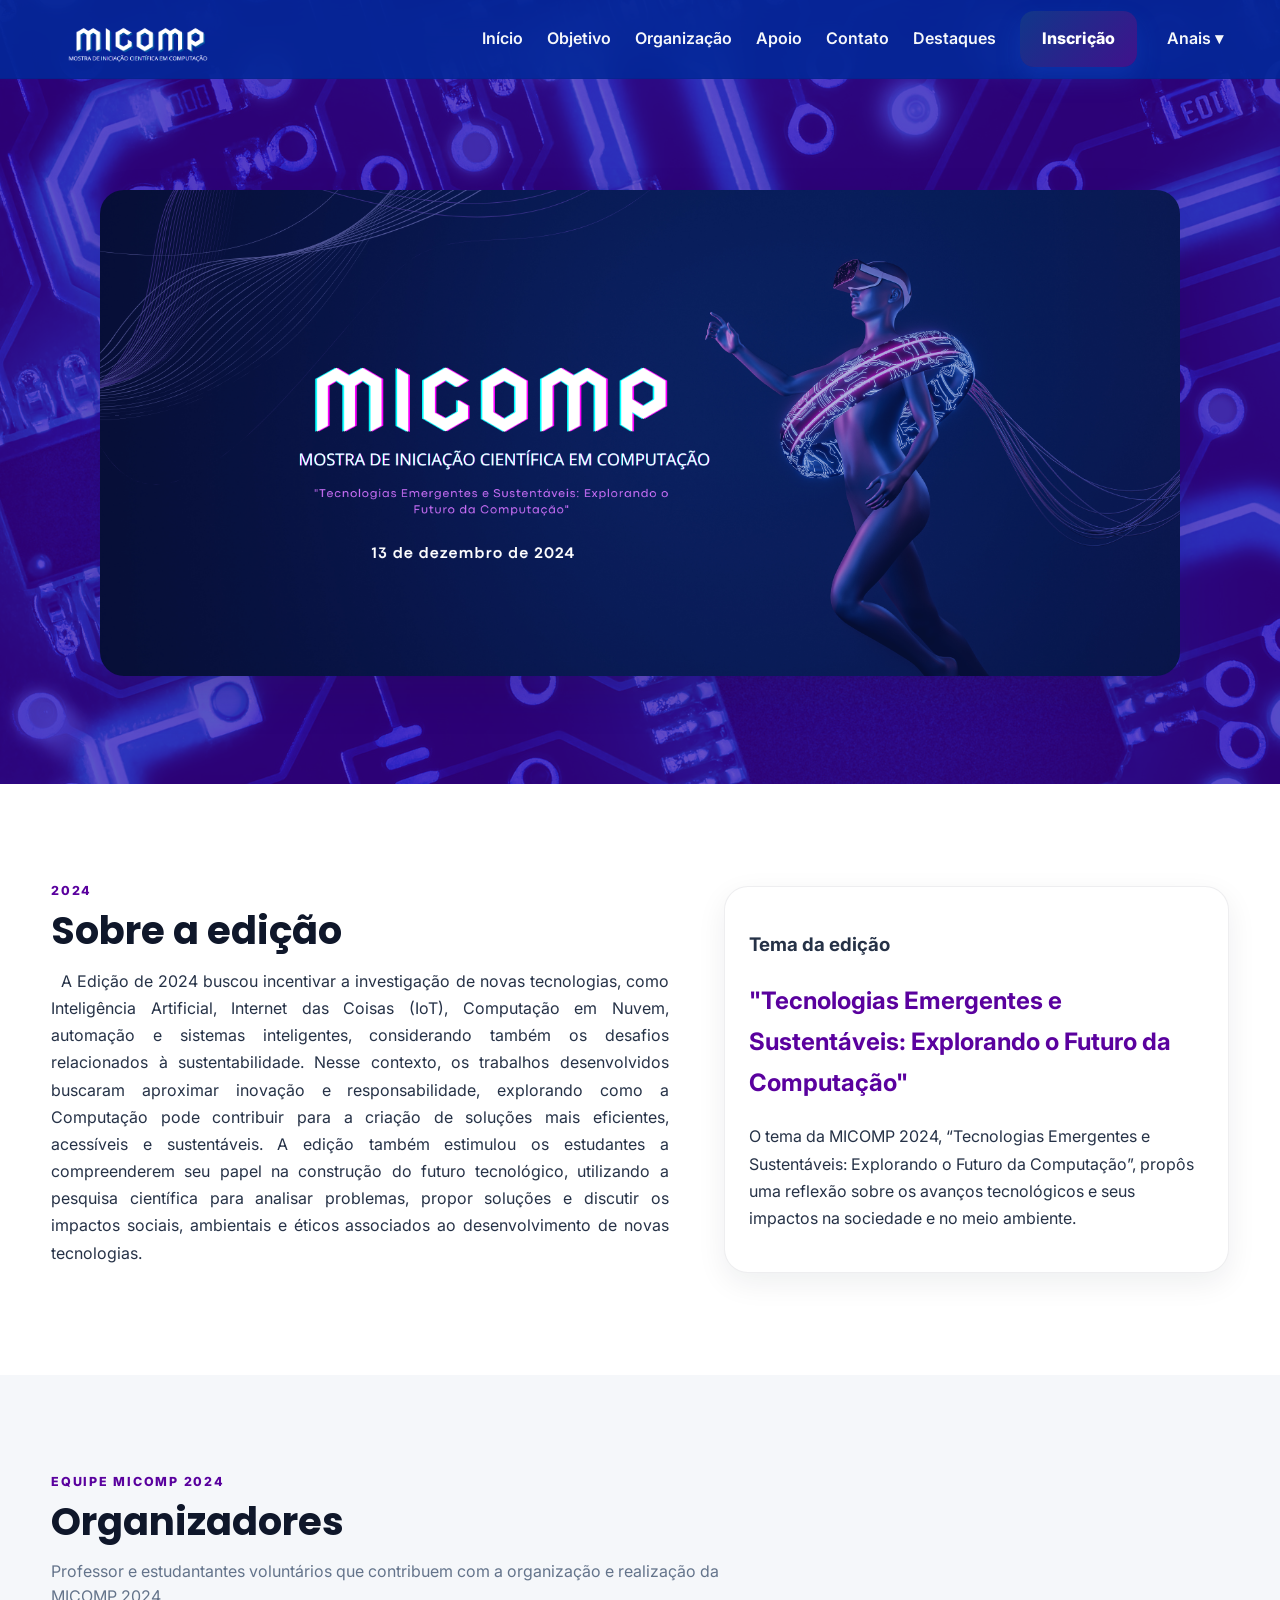
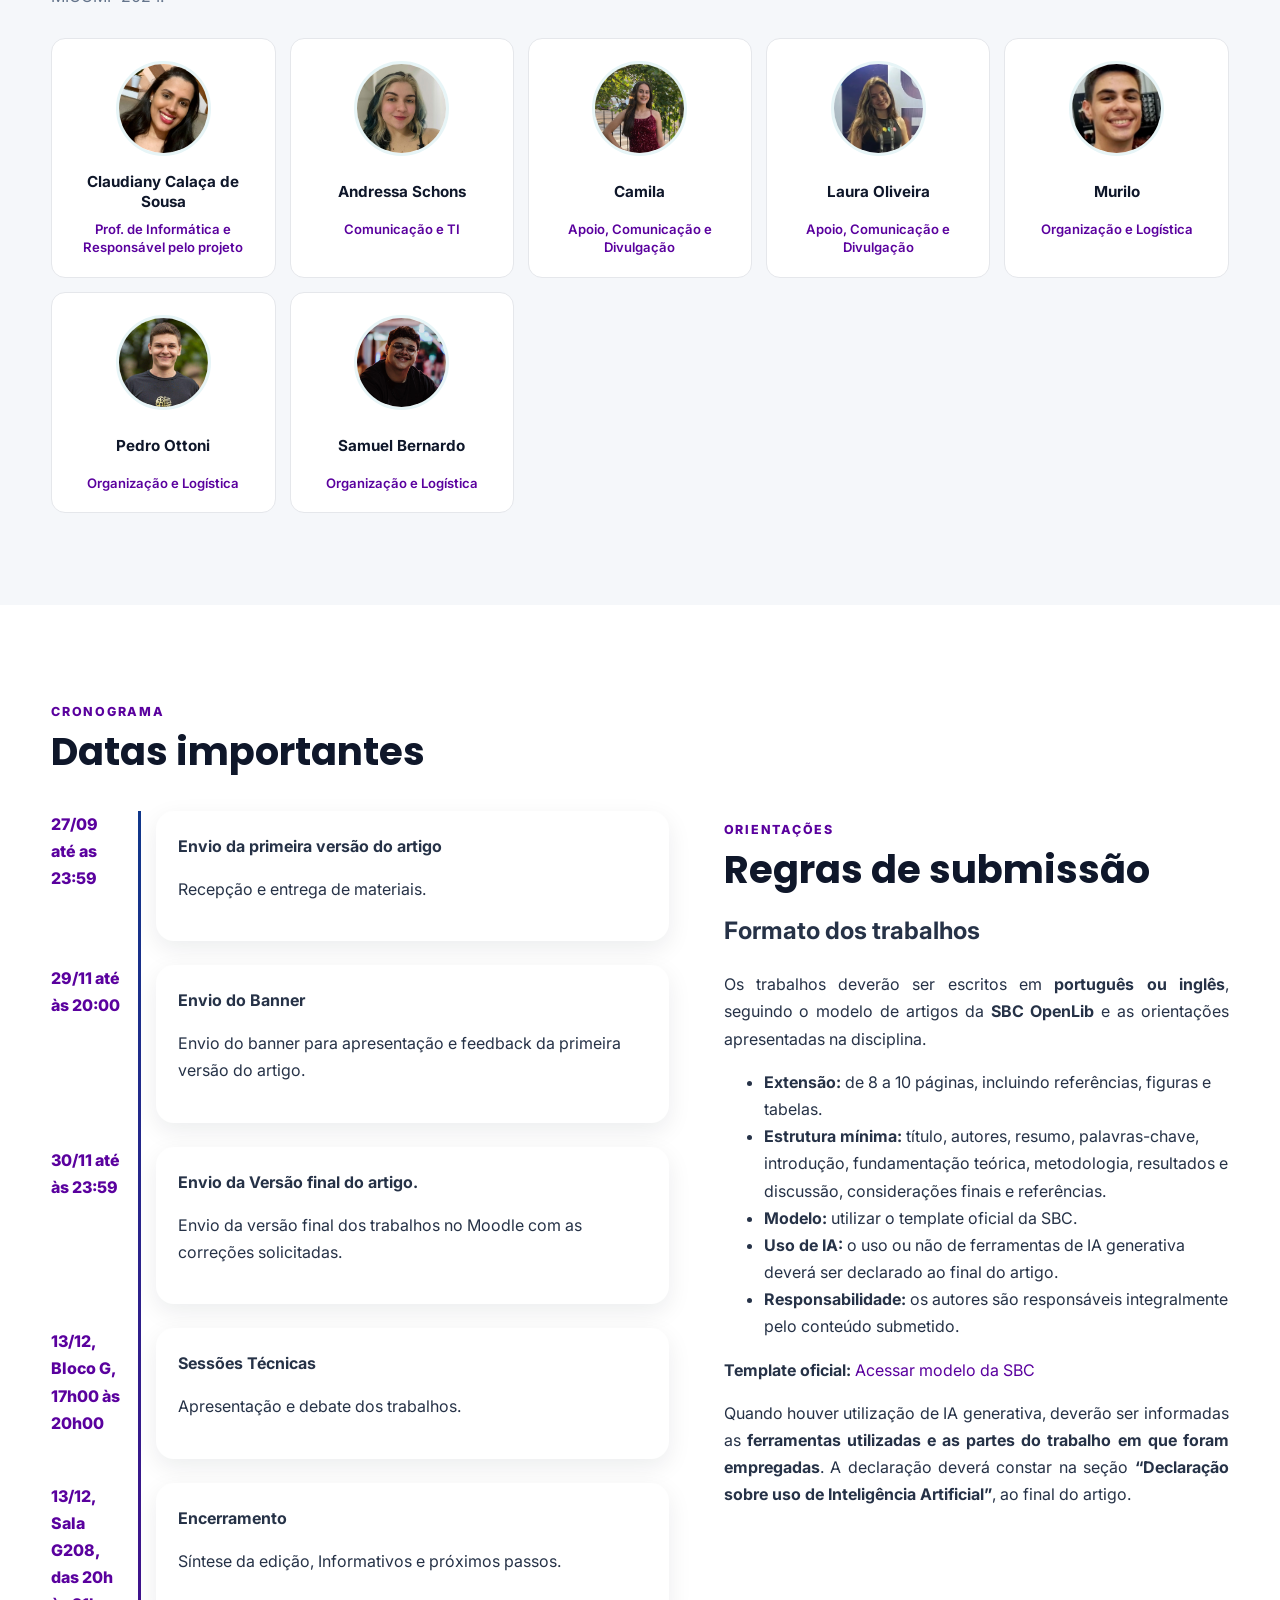
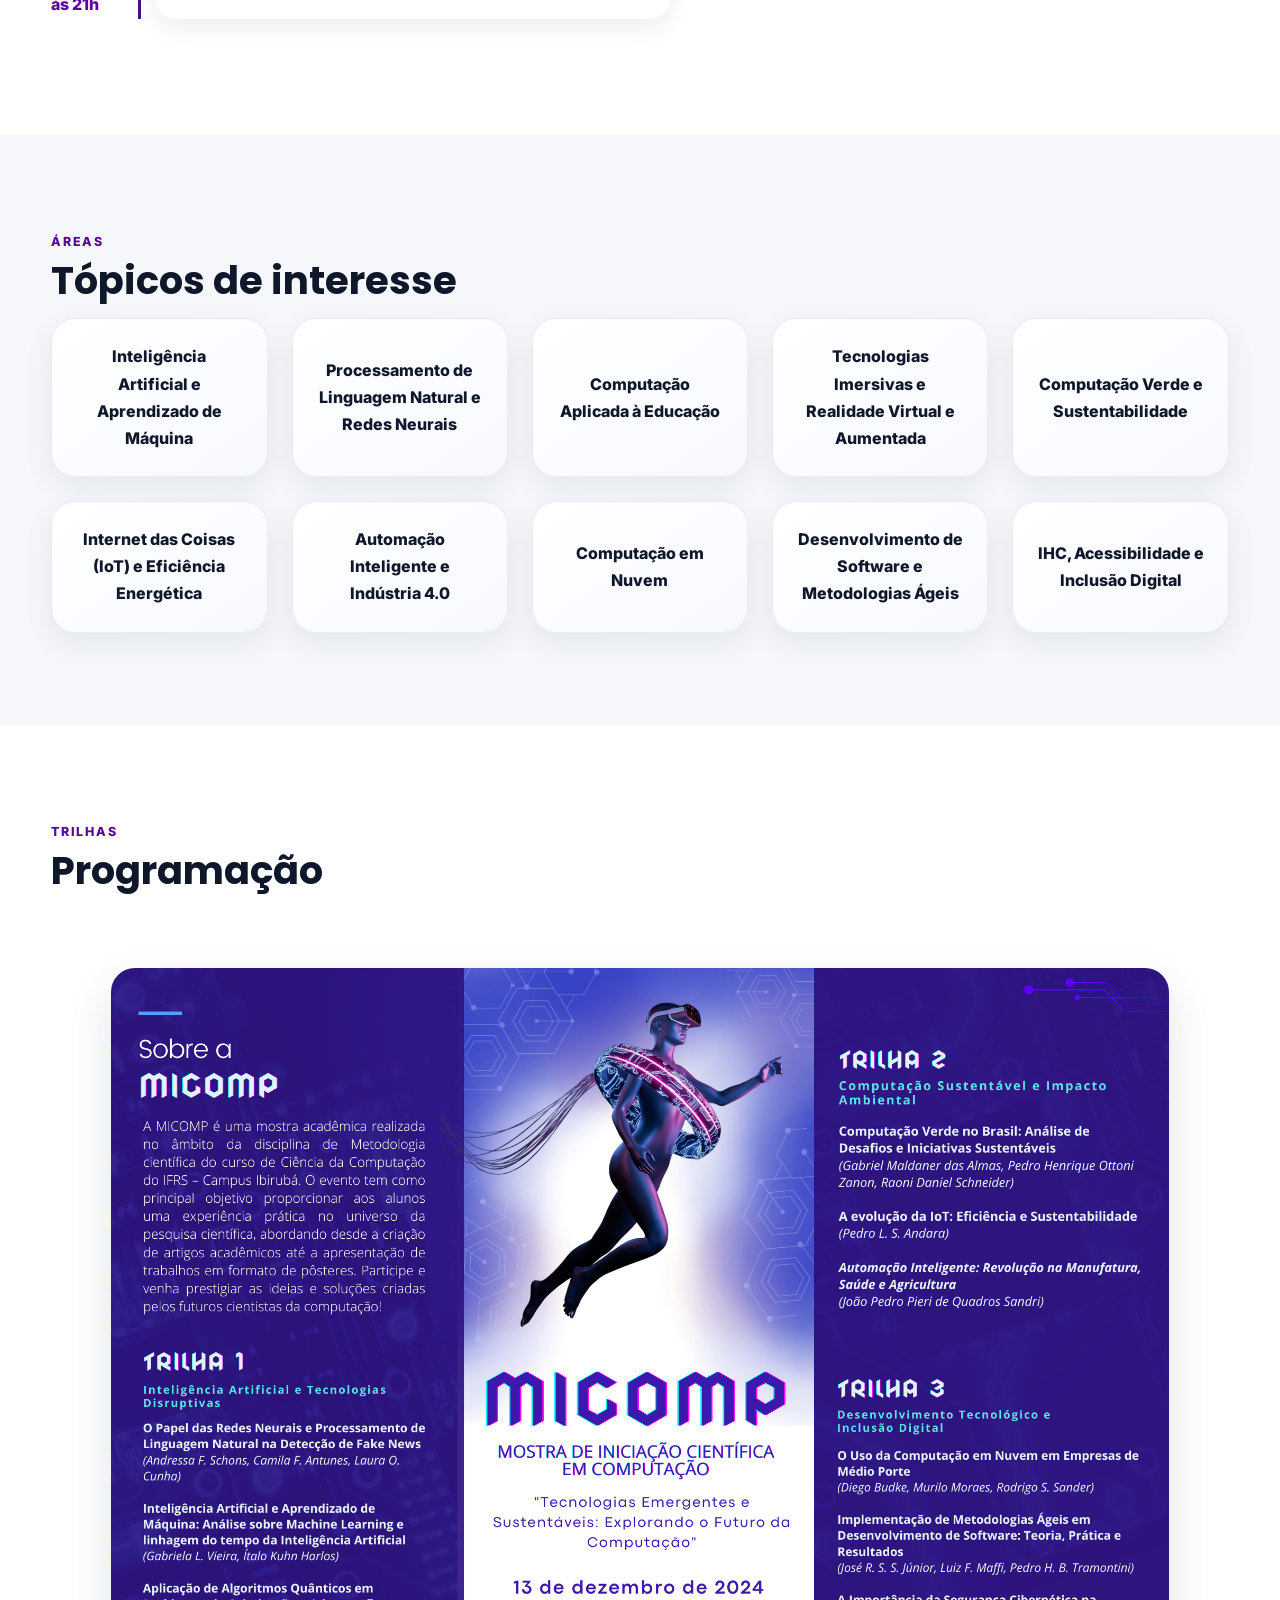
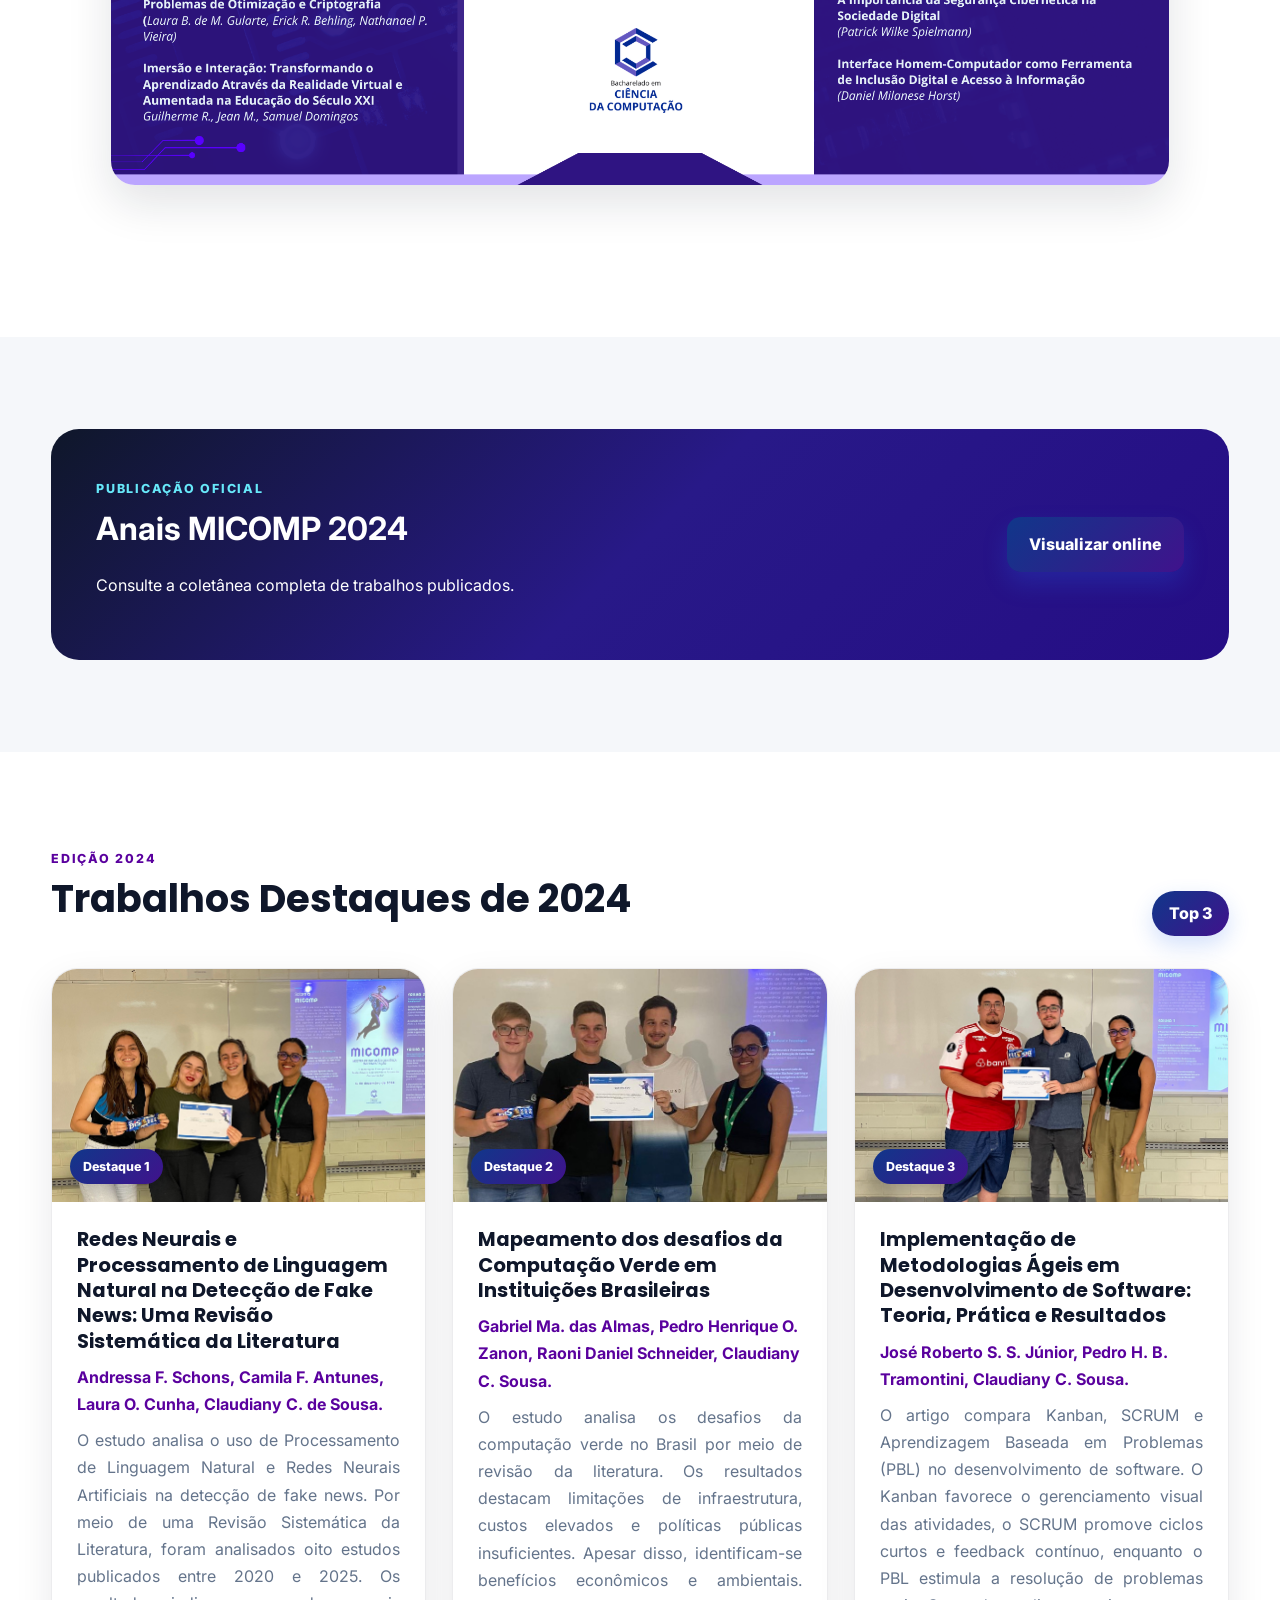
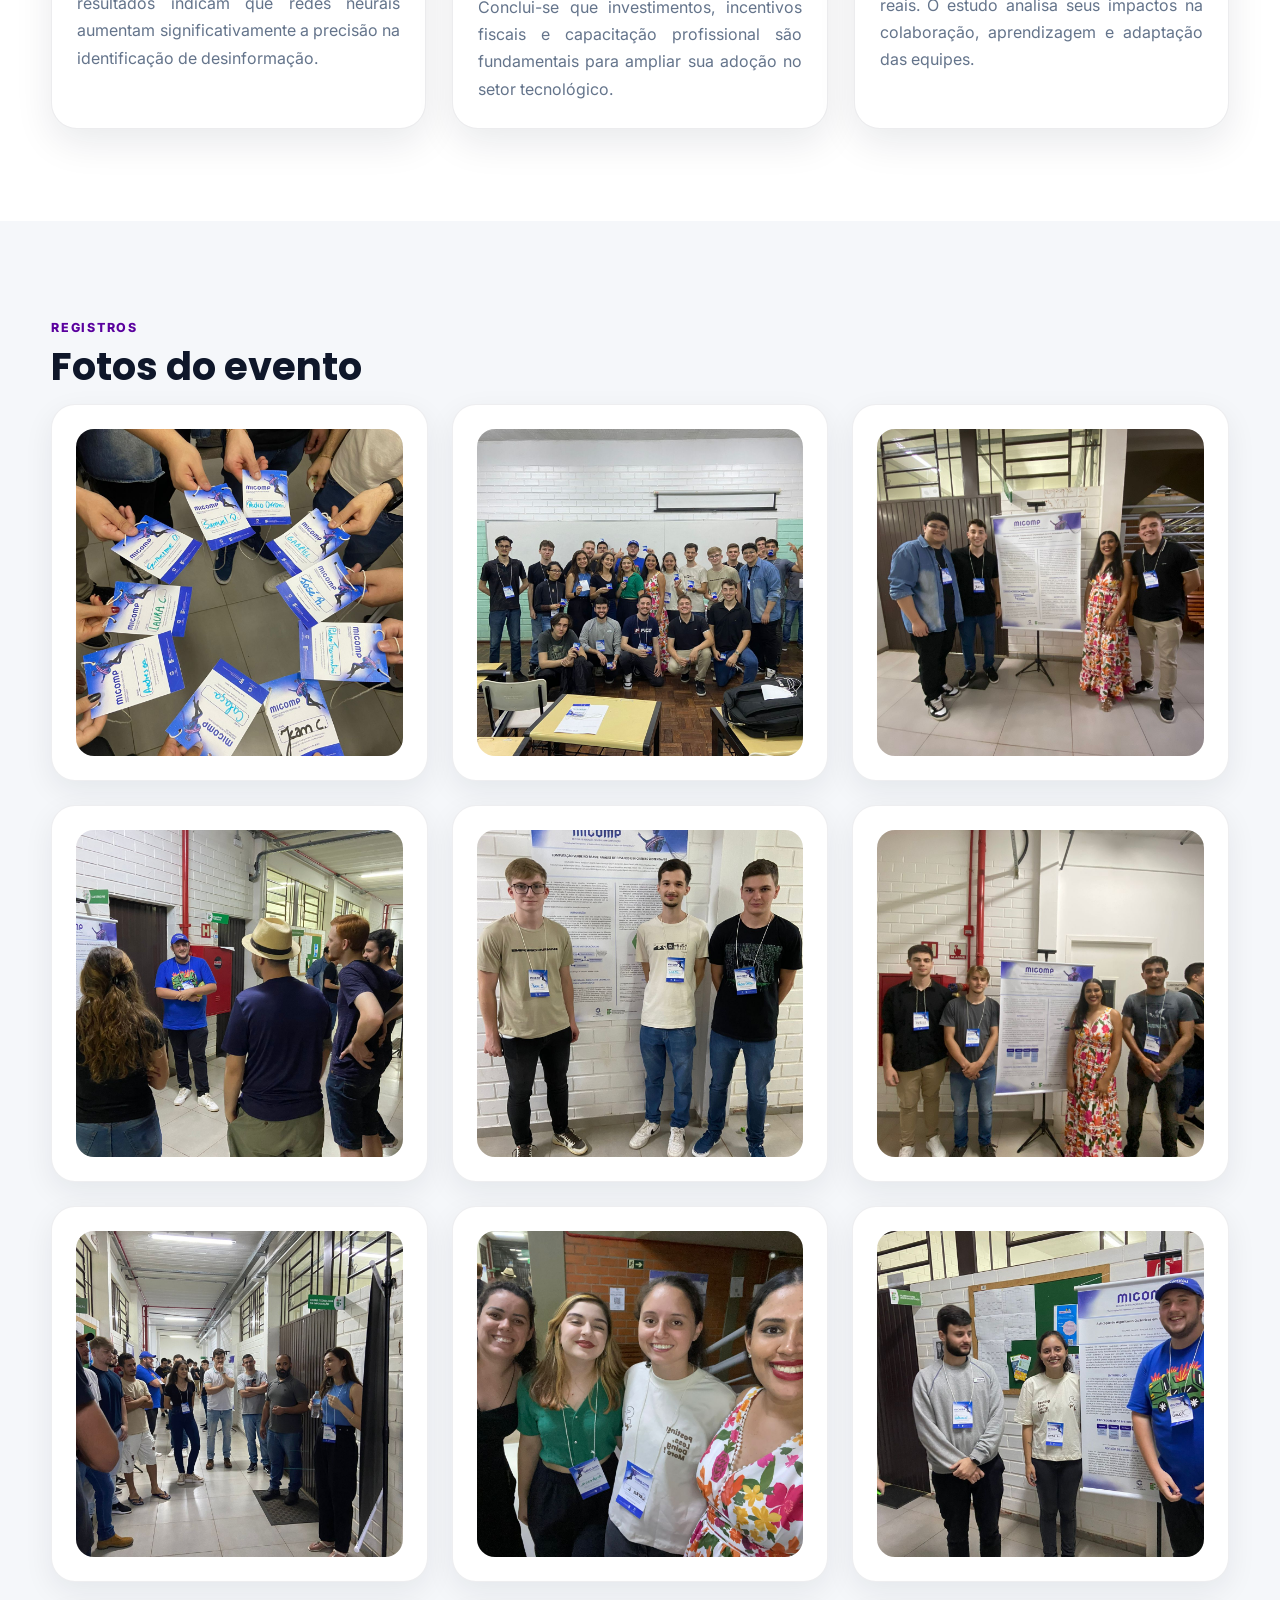
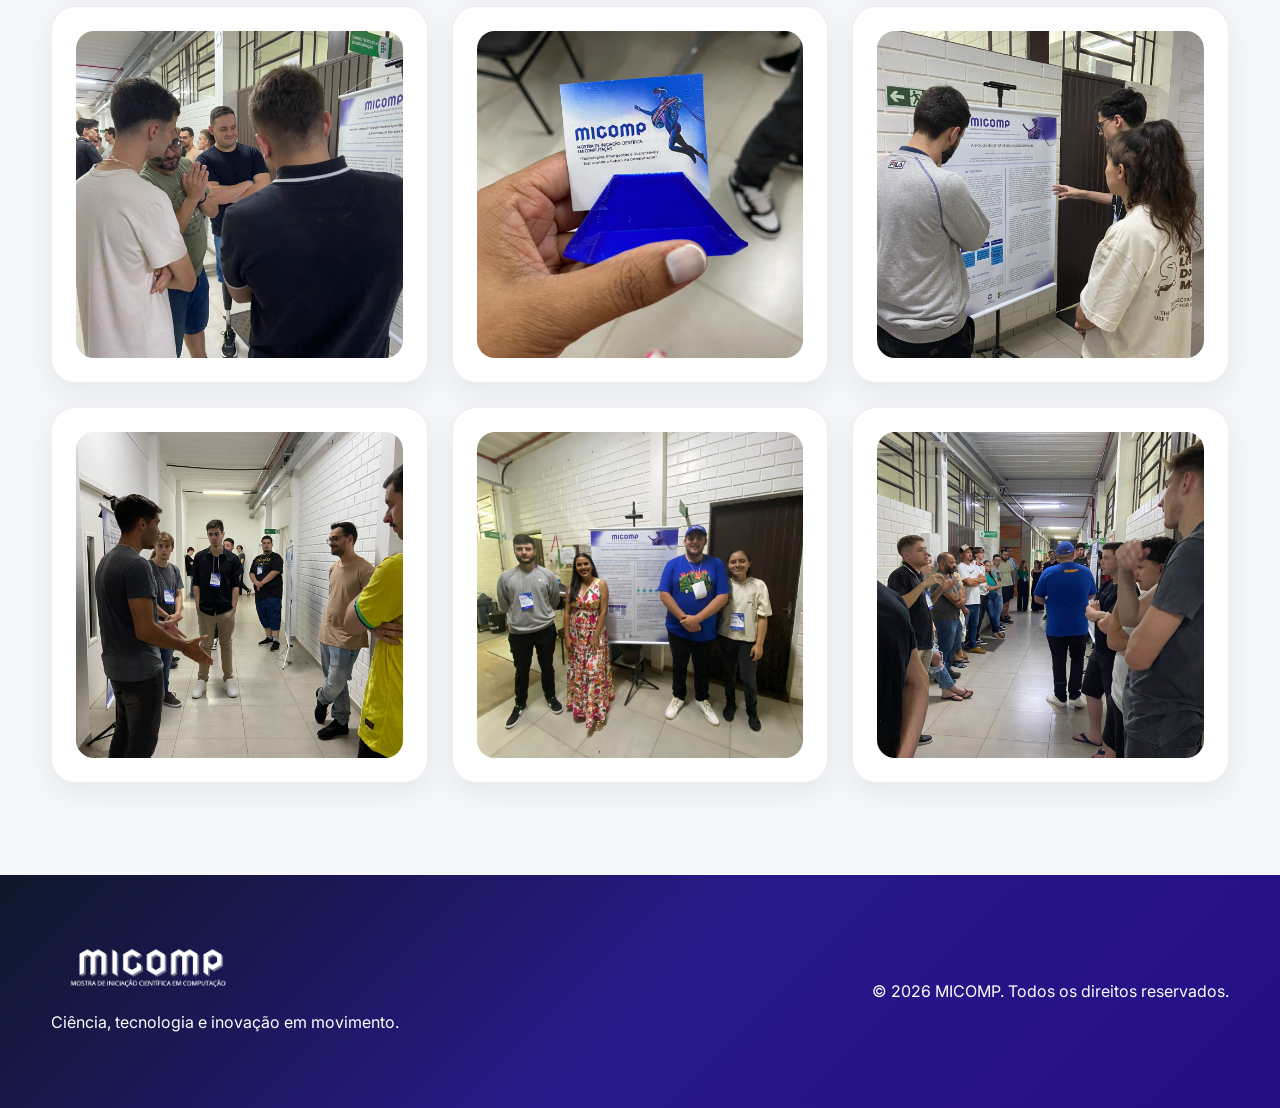
==== commit 1f133cbf: "responsividade" ====
--- a/anais2024.html
+++ b/anais2024.html
@@ -262,7 +262,7 @@
                 <div class="grid topic-grid">
                     <div class="card topic reveal">Inteligência Artificial e Aprendizado de Máquina</div>
                     <div class="card topic reveal">Processamento de Linguagem Natural e Redes Neurais</div>
-                    <div class="card topic reveal">Educação em Computação </div>
+                    <div class="card topic reveal">Computação Aplicada à Educação </div>
                     <div class="card topic reveal"> Tecnologias Imersivas e Realidade Virtual e Aumentada</div>
                     <div class="card topic reveal">Computação Verde e Sustentabilidade</div>
                     <div class="card topic reveal">Internet das Coisas (IoT) e Eficiência Energética</div>
@@ -297,7 +297,7 @@
         <section class="section " id="destaques-2024">
             <div class="container">
                 <div class="year-heading reveal">
-                    <div><span class="eyebrow">Edição 2024</span>
+                    <div><span class="eyebrow" style="color:#5a019e;">Edição 2024</span>
                         <h2 class="title">Trabalhos Destaques de 2024</h2>
                     </div><span class="year-pill">Top 3</span></div>
                 <div class="highlight-grid">
@@ -305,7 +305,7 @@
                         <div class="highlight-image"><img src="img/destaques/2024-1.jpeg" alt="Imagem ilustrativa do trabalho Soluções Inteligentes para o Cotidiano"><span class="highlight-badge">Destaque 1</span></div>
                         <div class="highlight-body">
                             <h3>Redes Neurais e Processamento de Linguagem Natural na Detecção de Fake News: Uma Revisão Sistemática da Literatura</h3>
-                            <p class="highlight-authors" style="color:#0a0689">Andressa F. Schons, Camila F. Antunes, Laura O. Cunha, Claudiany C. de Sousa.</p>
+                            <p class="highlight-authors" style="color:#5a019e;">Andressa F. Schons, Camila F. Antunes, Laura O. Cunha, Claudiany C. de Sousa.</p>
                             <p style="text-align:justify">O estudo analisa o uso de Processamento de Linguagem Natural e Redes Neurais Artificiais na detecção de fake news. Por meio de uma Revisão Sistemática da Literatura, foram analisados oito estudos publicados entre 2020 e 2025.
                                 Os resultados indicam que redes neurais aumentam significativamente a precisão na identificação de desinformação.
                             </p>
@@ -315,7 +315,7 @@
                         <div class="highlight-image"><img src="img/destaques/2024-2.jpeg" alt="Imagem ilustrativa do trabalho Tecnologia e Sustentabilidade em Ação"><span class="highlight-badge">Destaque 2</span></div>
                         <div class="highlight-body">
                             <h3>Mapeamento dos desafios da Computação Verde em Instituições Brasileiras</h3>
-                            <p class="highlight-authors" style="color:#0a0689">Gabriel Ma. das Almas, Pedro Henrique O. Zanon, Raoni Daniel Schneider, Claudiany C. Sousa.</p>
+                            <p class="highlight-authors" style="color:#5a019e;">Gabriel Ma. das Almas, Pedro Henrique O. Zanon, Raoni Daniel Schneider, Claudiany C. Sousa.</p>
                             <p style="text-align:justify">O estudo analisa os desafios da computação verde no Brasil por meio de revisão da literatura. Os resultados destacam limitações de infraestrutura, custos elevados e políticas públicas insuficientes. Apesar disso, identificam-se
                                 benefícios econômicos e ambientais. Conclui-se que investimentos, incentivos fiscais e capacitação profissional são fundamentais para ampliar sua adoção no setor tecnológico.
                             </p>
@@ -325,7 +325,7 @@
                         <div class="highlight-image"><img src="img/destaques/2024-3.jpeg" alt="Imagem ilustrativa do trabalho Interfaces Digitais Acessíveis"><span class="highlight-badge">Destaque 3</span></div>
                         <div class="highlight-body">
                             <h3>Implementação de Metodologias Ágeis em Desenvolvimento de Software: Teoria, Prática e Resultados</h3>
-                            <p class="highlight-authors" style="color:#0a0689">José Roberto S. S. Júnior, Pedro H. B. Tramontini, Claudiany C. Sousa.</p>
+                            <p class="highlight-authors" style="color:#5a019e;">José Roberto S. S. Júnior, Pedro H. B. Tramontini, Claudiany C. Sousa.</p>
                             <p style="text-align:justify">O artigo compara Kanban, SCRUM e Aprendizagem Baseada em Problemas (PBL) no desenvolvimento de software. O Kanban favorece o gerenciamento visual das atividades, o SCRUM promove ciclos curtos e feedback contínuo, enquanto o
                                 PBL estimula a resolução de problemas reais. O estudo analisa seus impactos na colaboração, aprendizagem e adaptação das equipes.</p>
                         </div>
--- a/css/style.css
+++ b/css/style.css
@@ -355,7 +355,6 @@
 .tech-art {
     min-height: 430px;
     border-radius: var(--radius);
-    background: var(--grad);
     position: relative;
     overflow: hidden;
     box-shadow: var(--shadow)
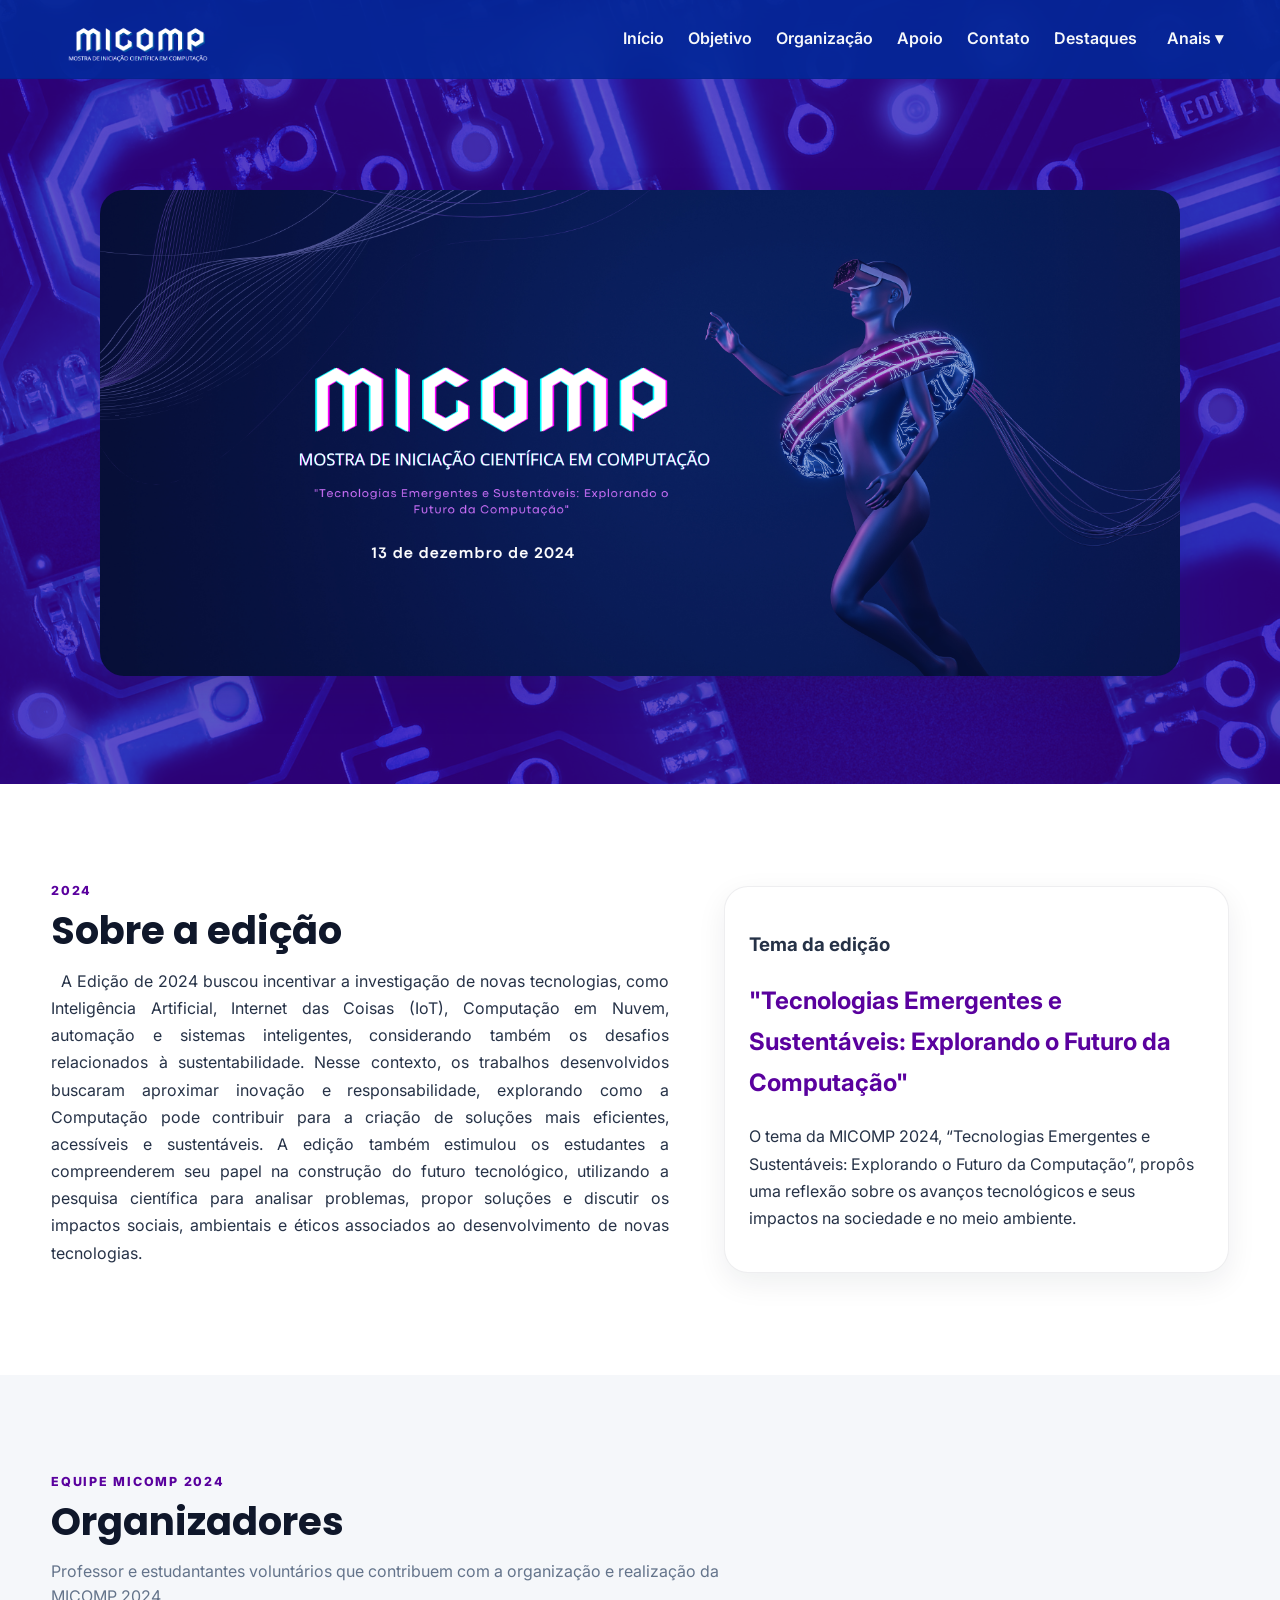
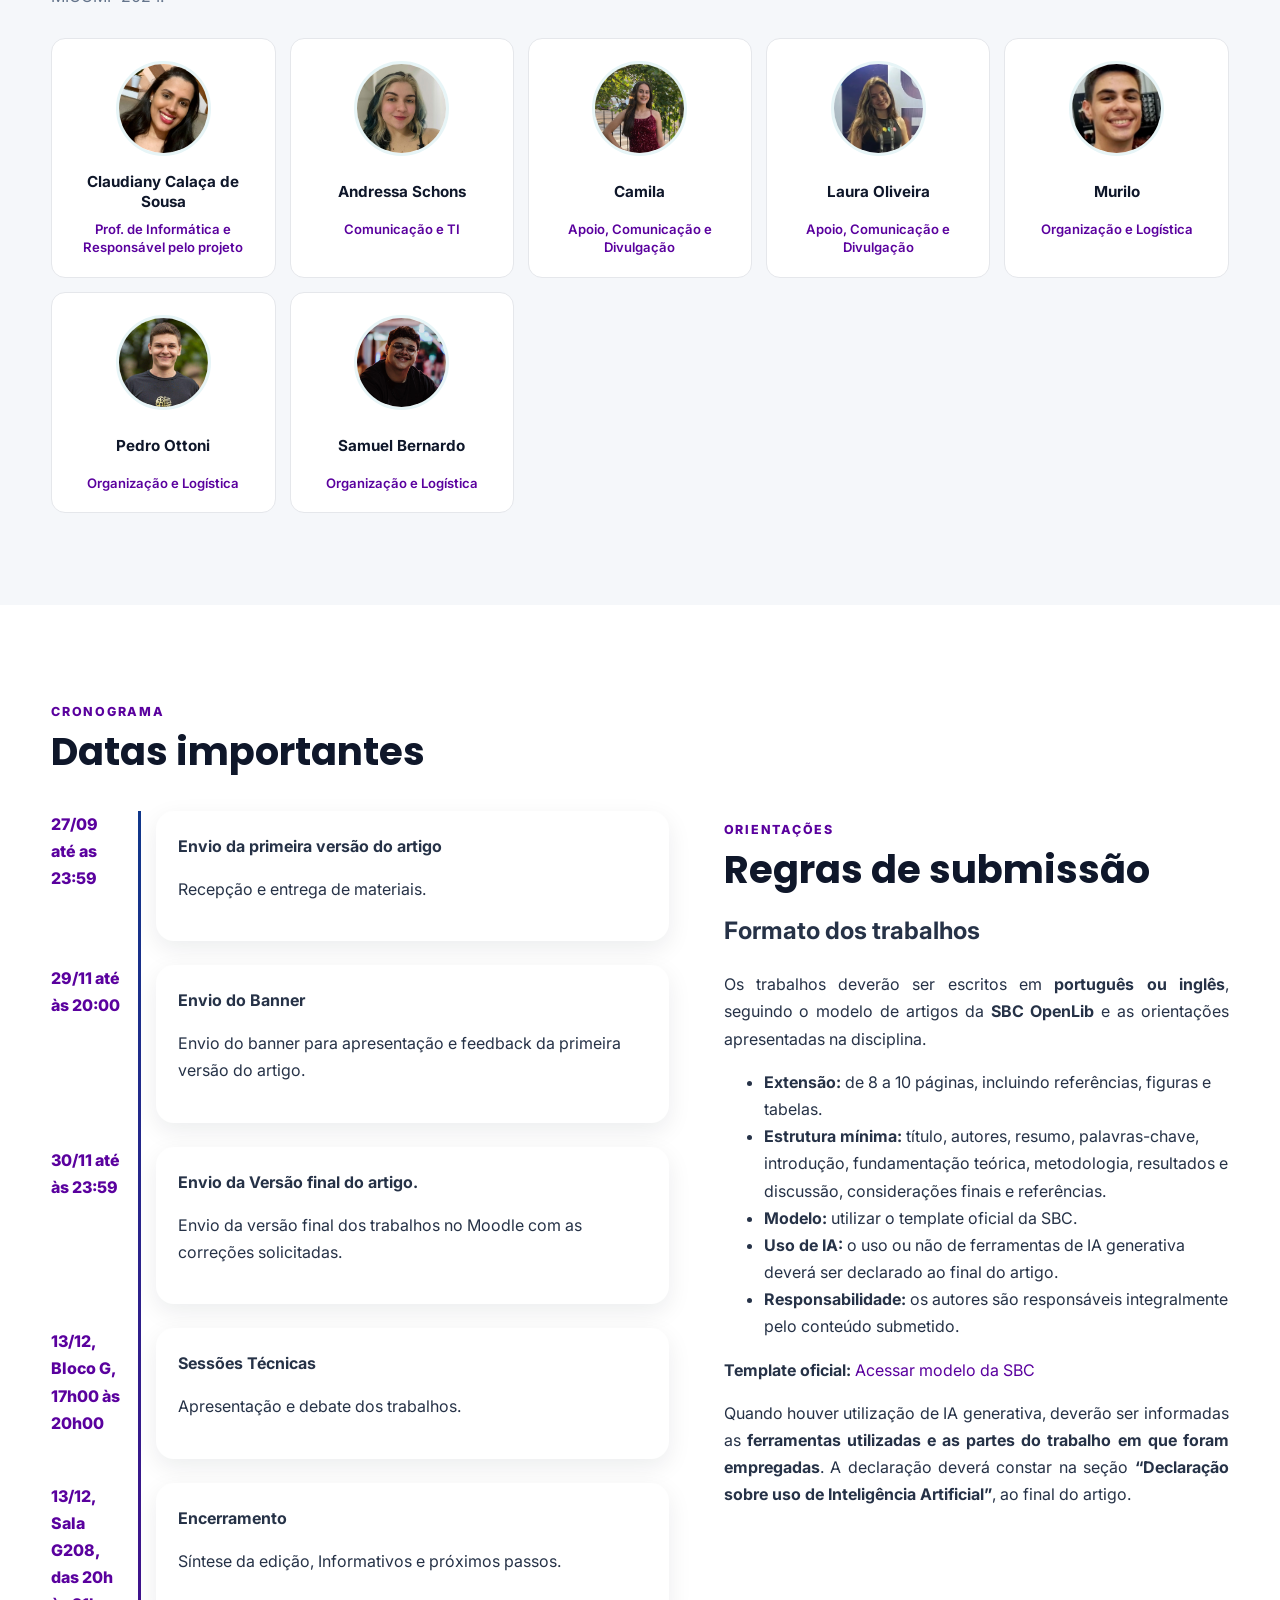
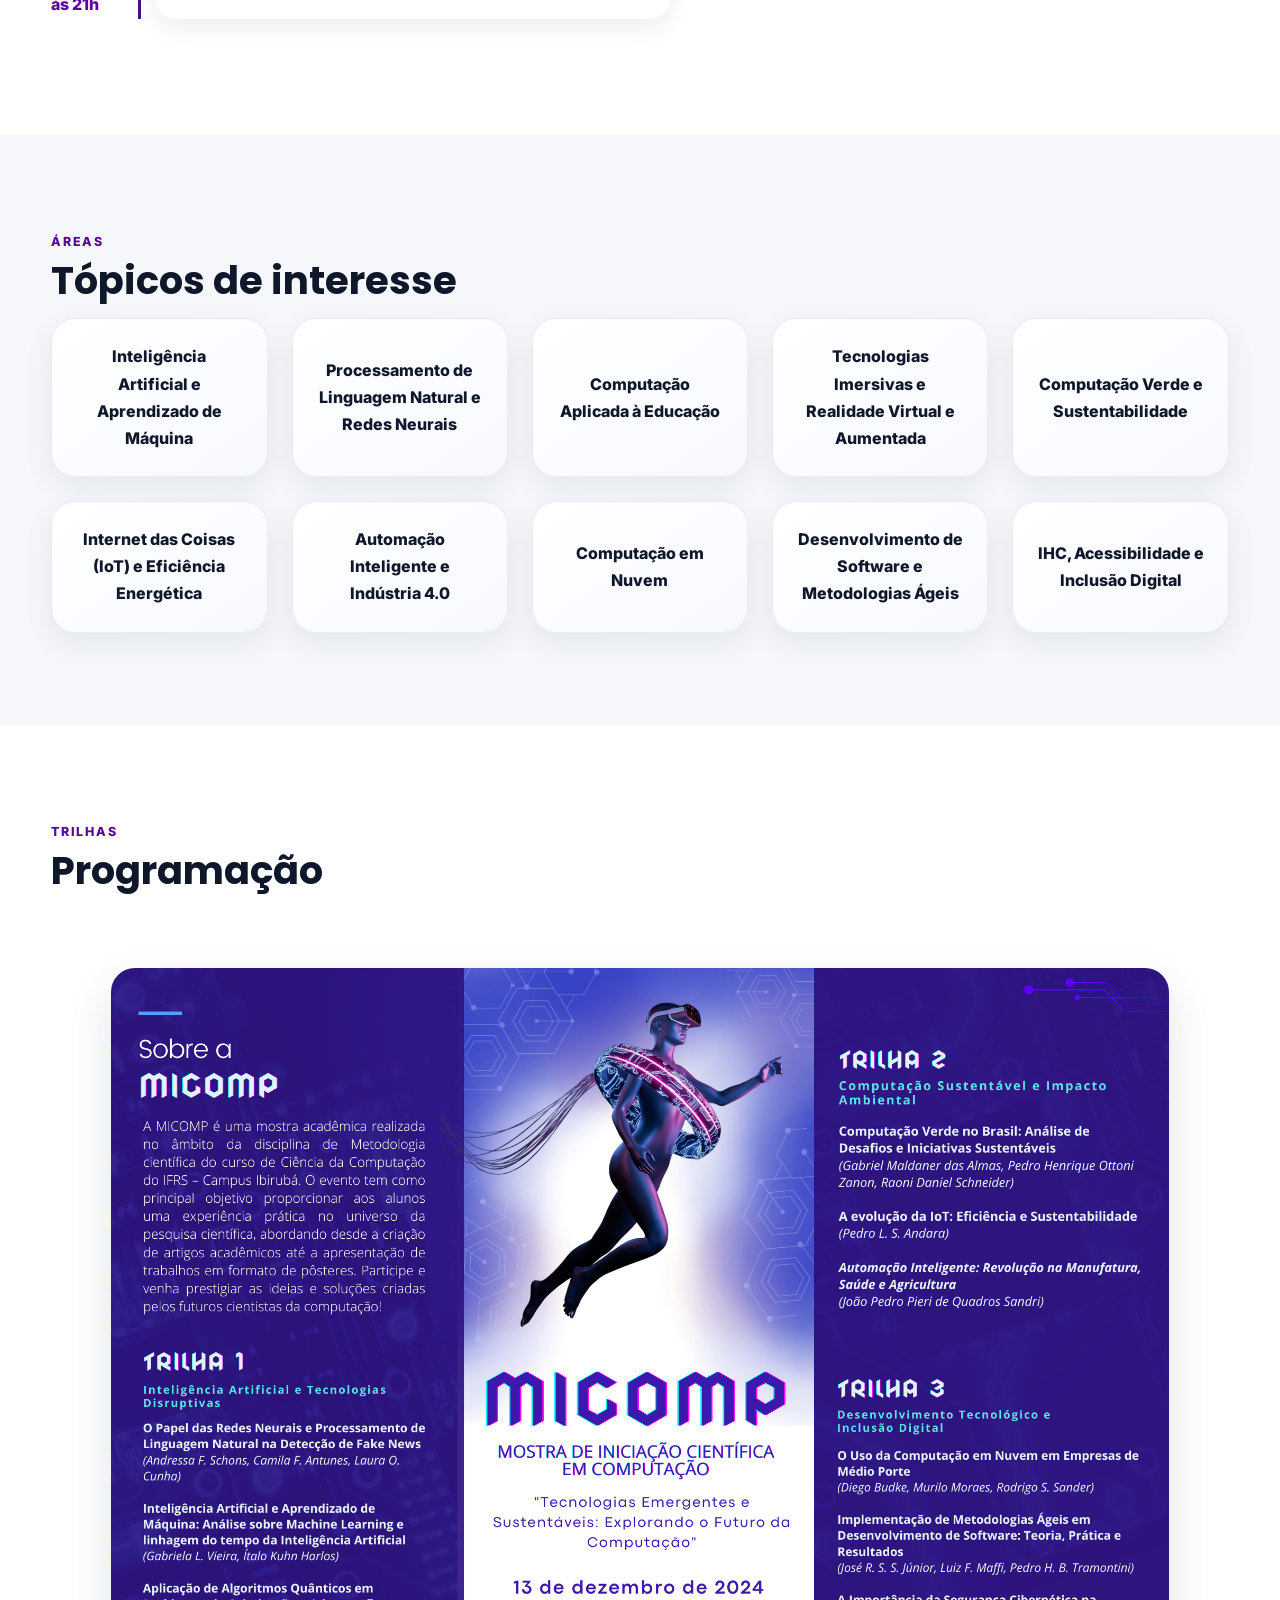
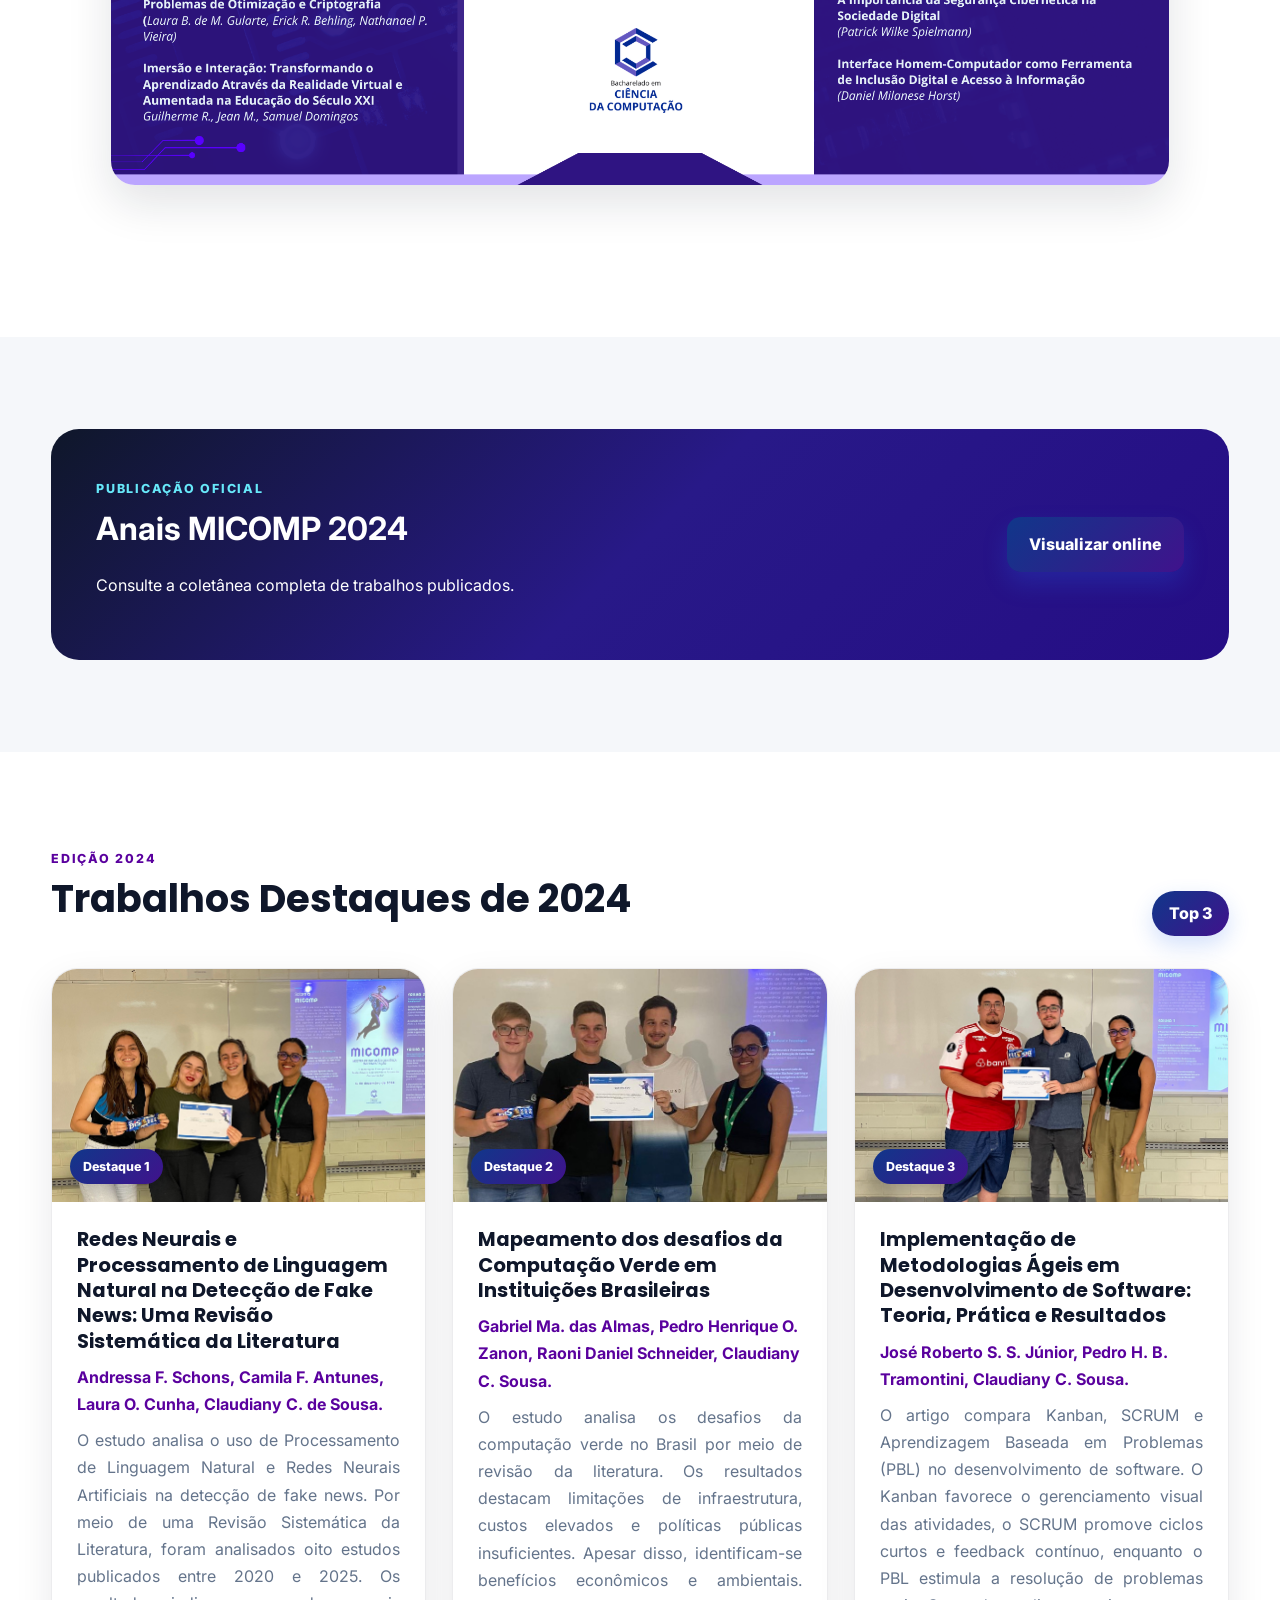
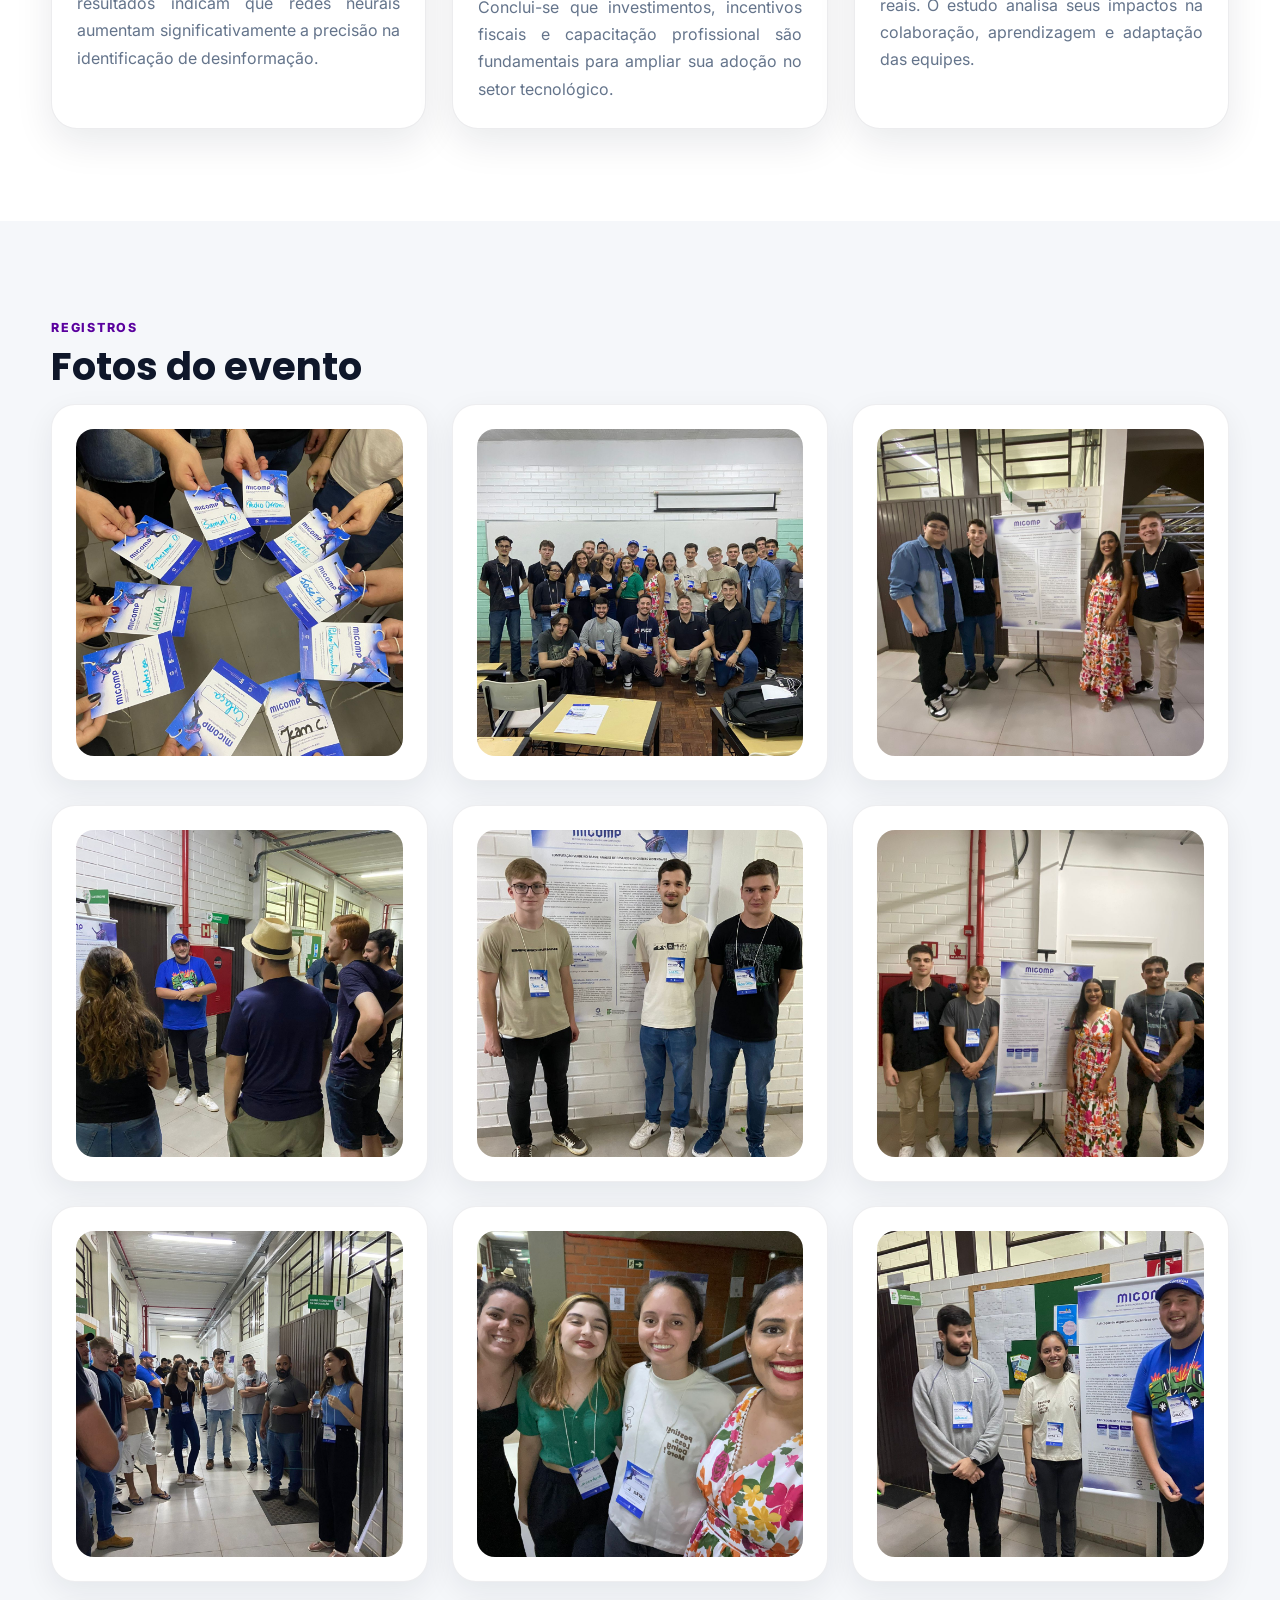
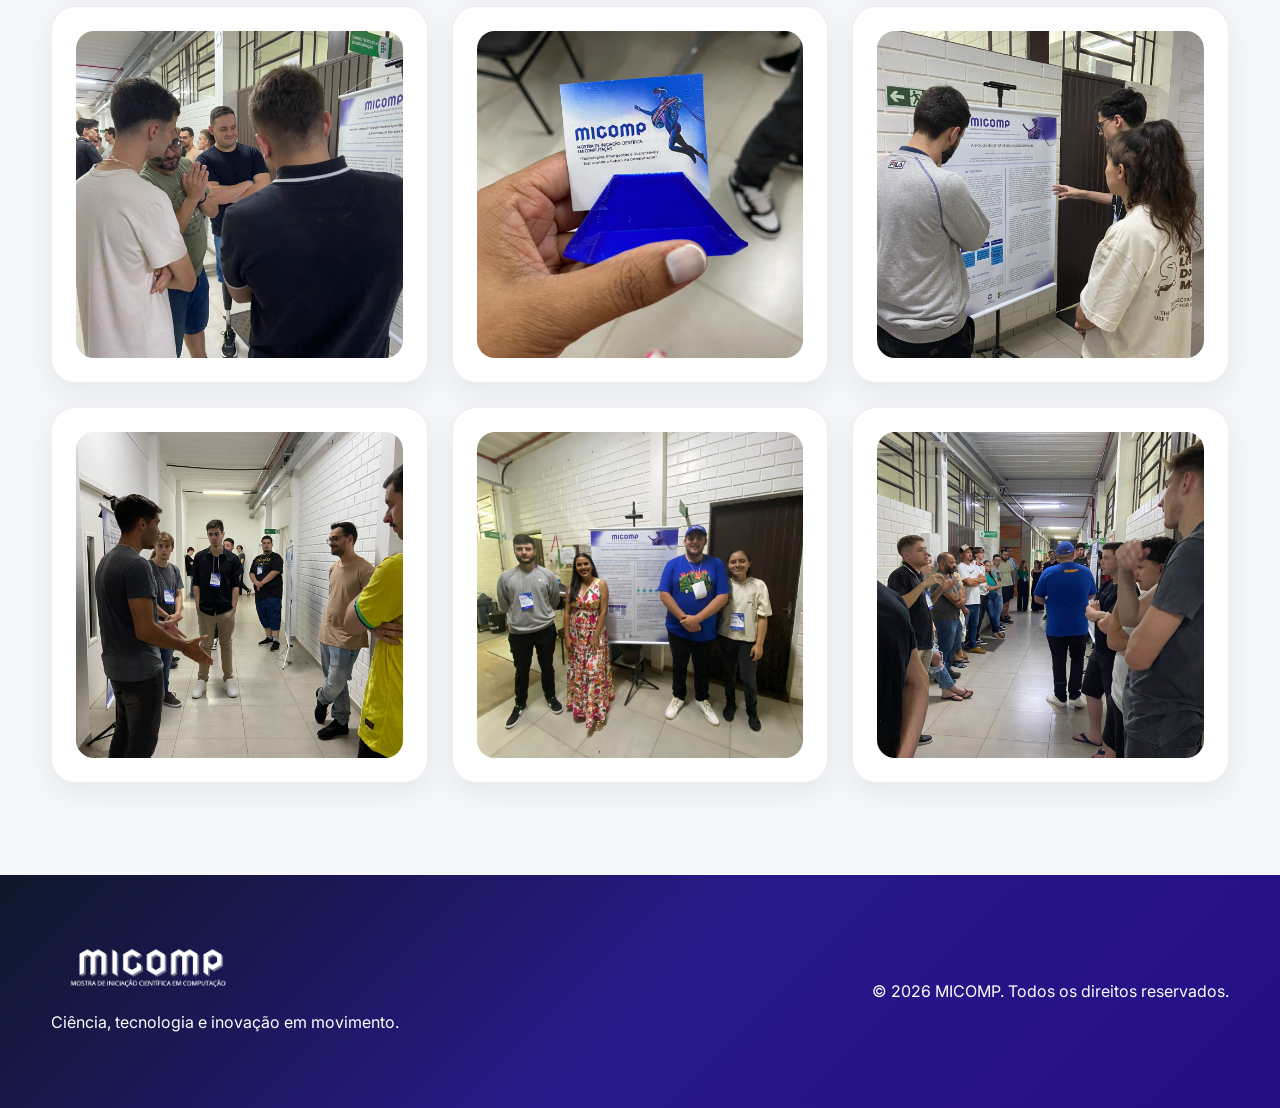
==== commit 3bffe0d0: "inscrição link" ====
--- a/anais2024.html
+++ b/anais2024.html
@@ -23,7 +23,6 @@
                 <a href="index.html#apoio" class="a-link">Apoio</a>
                 <a href="index.html#contato" class="a-link">Contato</a>
                 <a href="destaques.html" class="a-link">Destaques</a>
-                <a class="btn btn-primary" href="#inscricao">Inscrição</a>
                 <div class="dropdown"><button class="dropdown-toggle" aria-haspopup="true">Anais ▾</button>
                     <div class="dropdown-menu">
                         <a href="anais2024.html">Anais 2024</a>
--- a/css/style.css
+++ b/css/style.css
@@ -1535,4 +1535,46 @@
     .organizer-card {
         padding: 22px 16px;
     }
+}
+
+.workshop-button {
+    display: inline-flex;
+    align-items: center;
+    justify-content: center;
+    gap: 8px;
+    width: fit-content;
+    margin-top: 20px;
+    padding: 11px 22px;
+    background: linear-gradient(135deg, #2563EB, #6D28D9);
+    color: #FFFFFF;
+    font-size: 0.9rem;
+    font-weight: 600;
+    text-decoration: none;
+    border: none;
+    border-radius: 10px;
+    cursor: pointer;
+    box-shadow: 0 6px 16px rgba(37, 99, 235, 0.20);
+    transition: transform 0.25s ease, box-shadow 0.25s ease, opacity 0.25s ease;
+}
+
+.workshop-button:hover {
+    transform: translateY(-2px);
+    box-shadow: 0 10px 22px rgba(37, 99, 235, 0.28);
+    opacity: 0.95;
+}
+
+.workshop-button:focus-visible {
+    outline: 3px solid rgba(6, 182, 212, 0.35);
+    outline-offset: 3px;
+}
+
+
+/* Celular */
+
+@media (max-width: 600px) {
+    .workshop-button {
+        width: 100%;
+        padding: 10px 16px;
+        font-size: 0.85rem;
+    }
 }
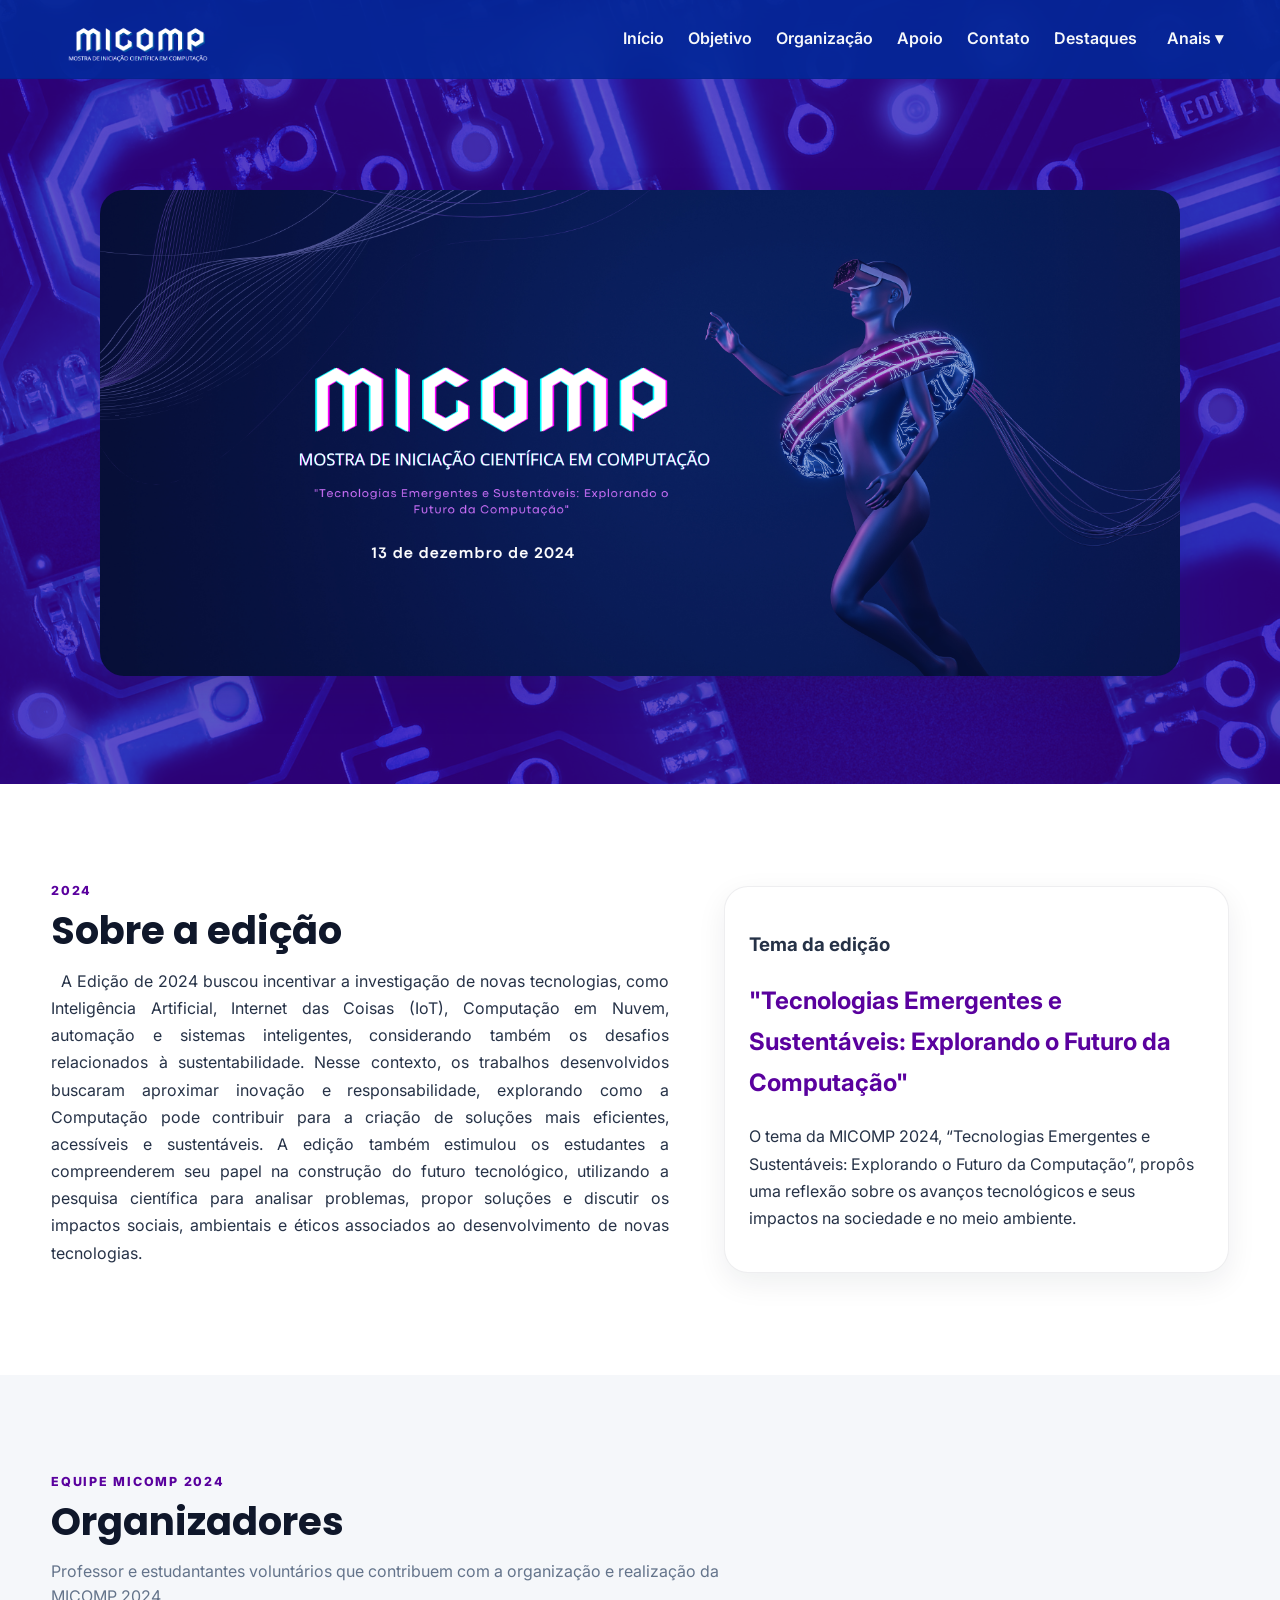
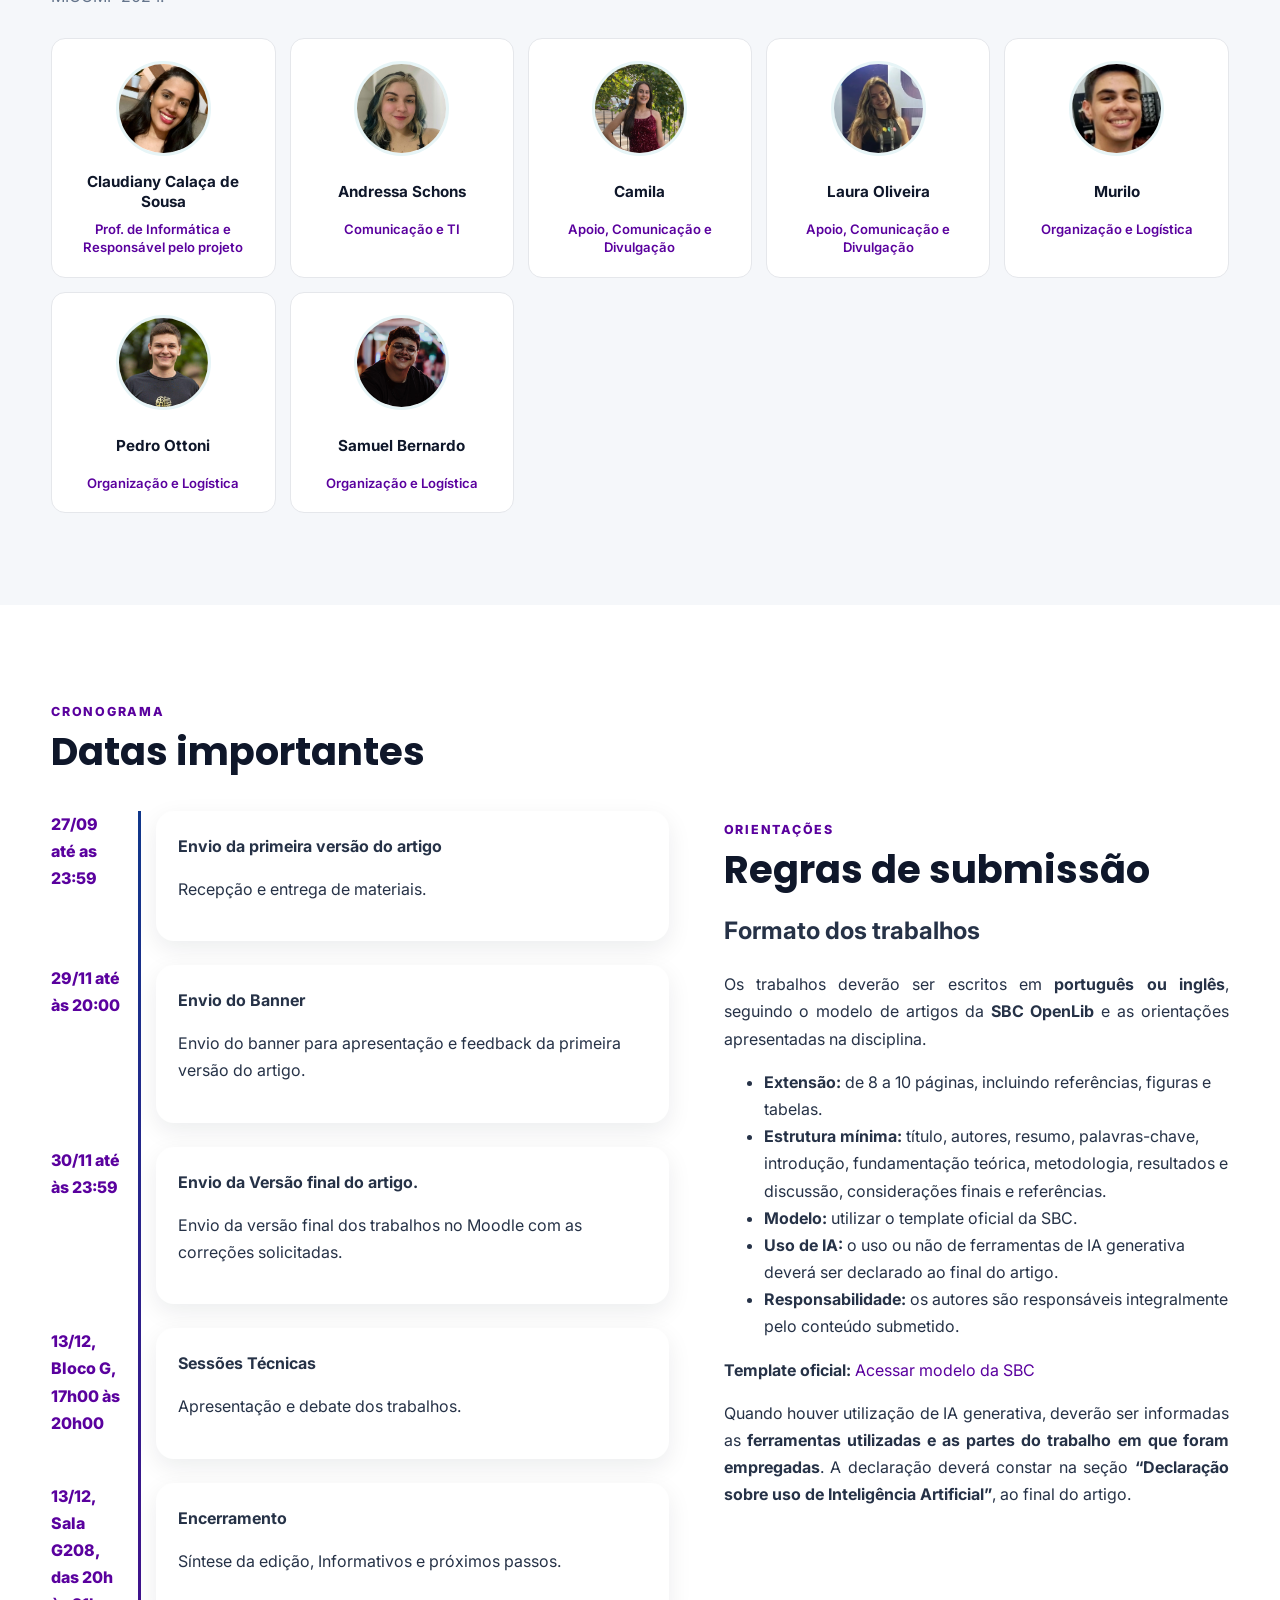
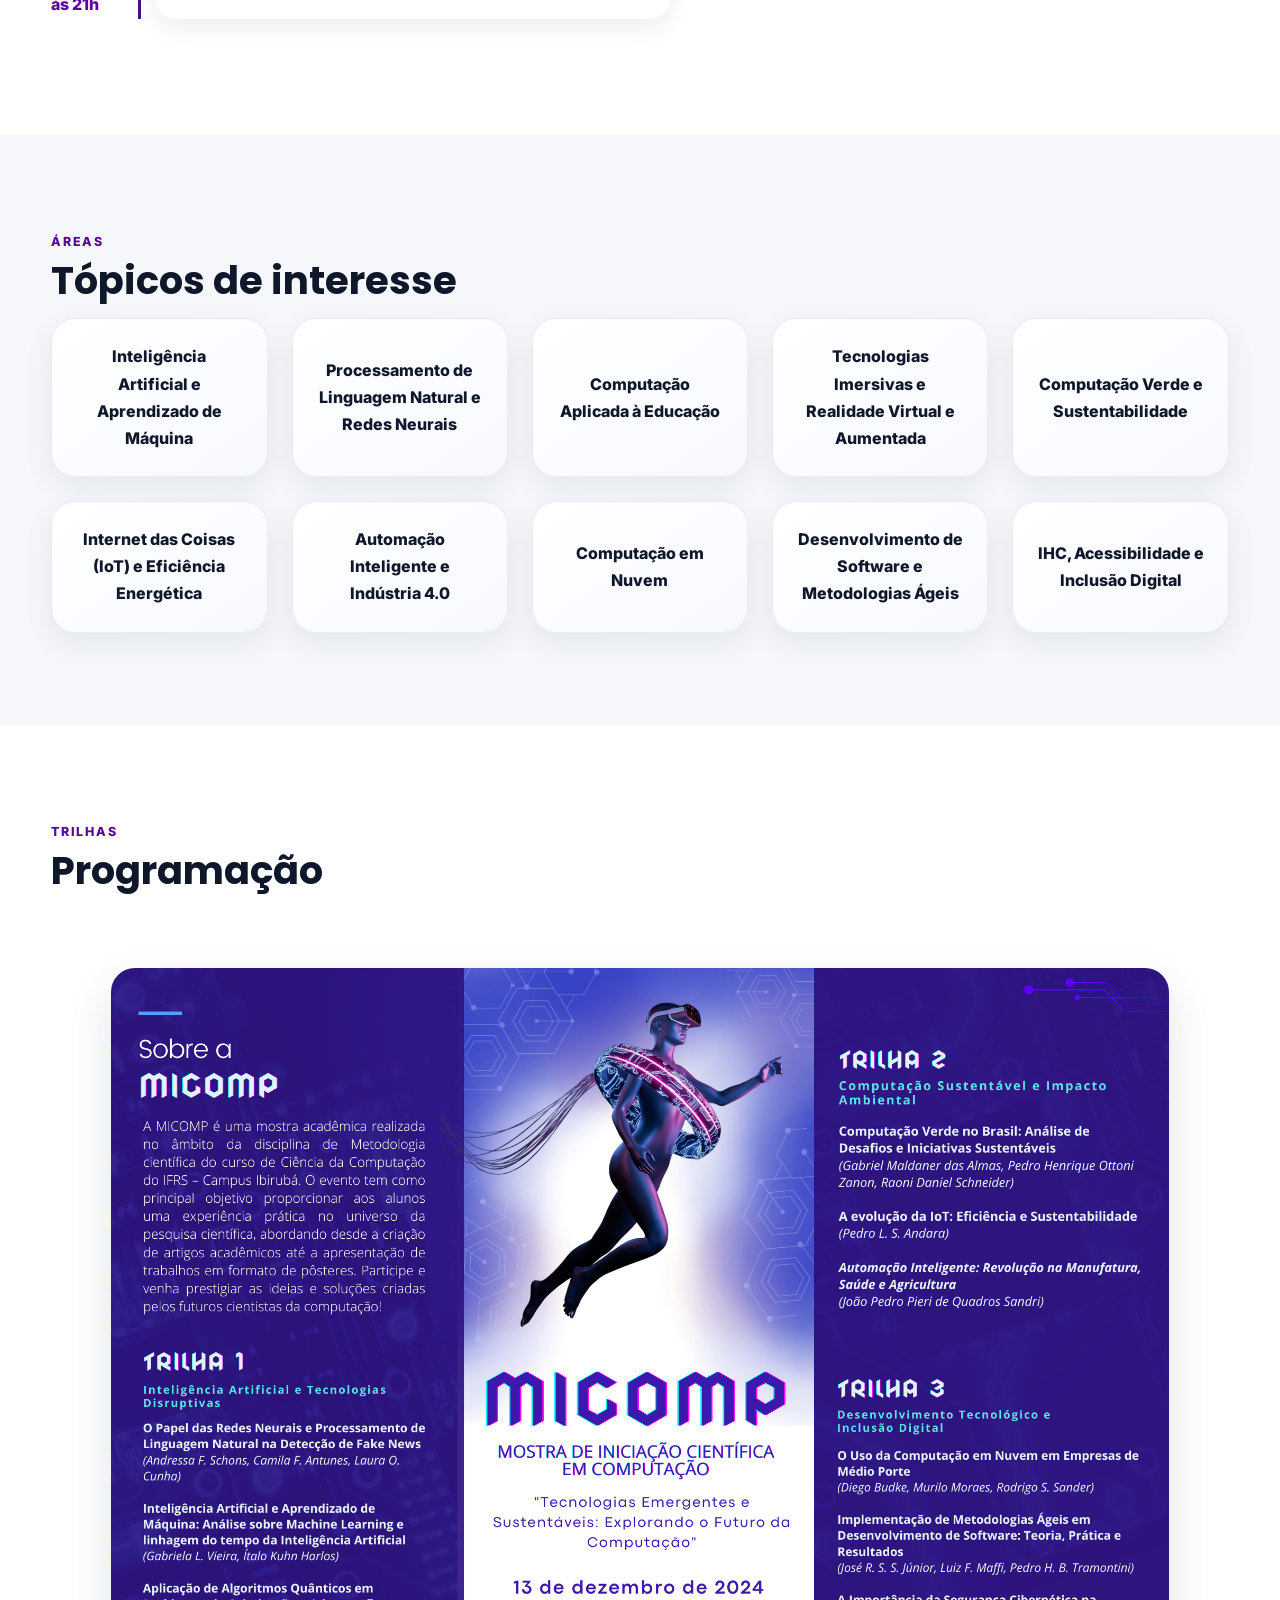
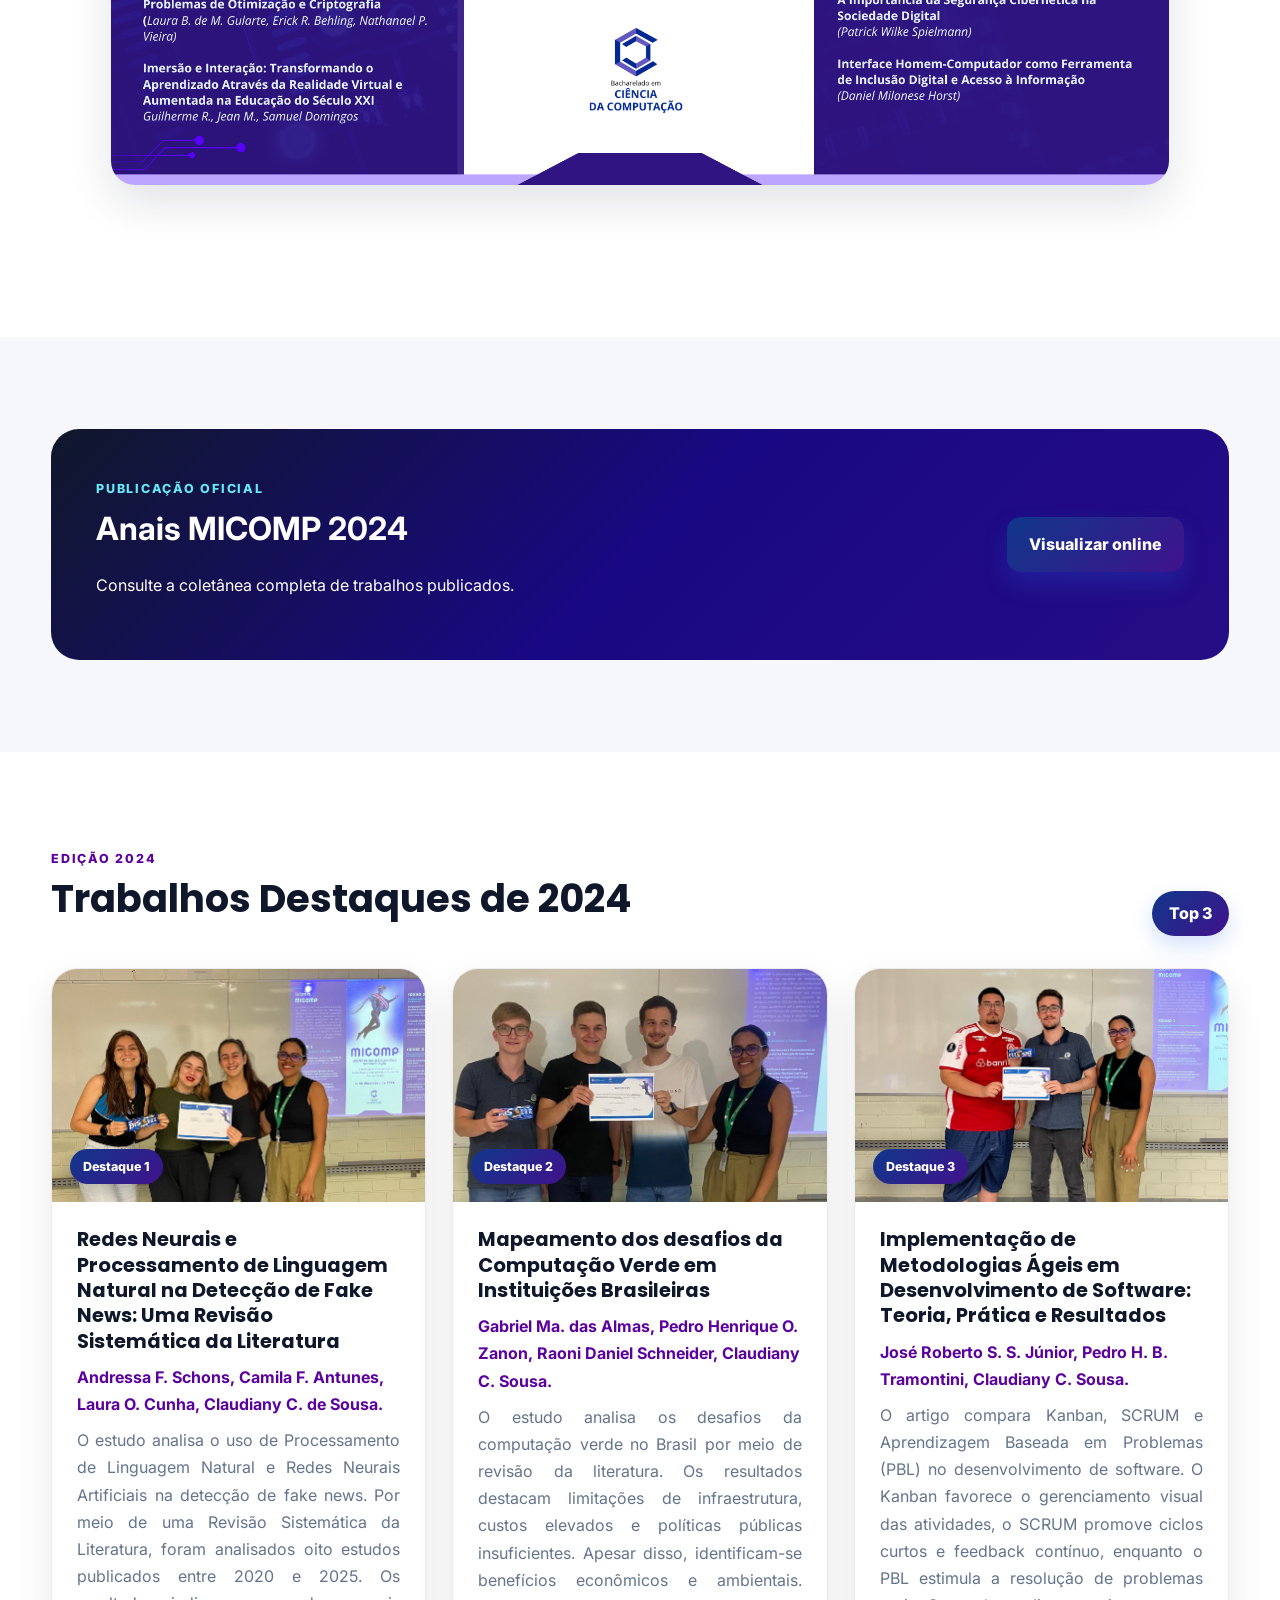
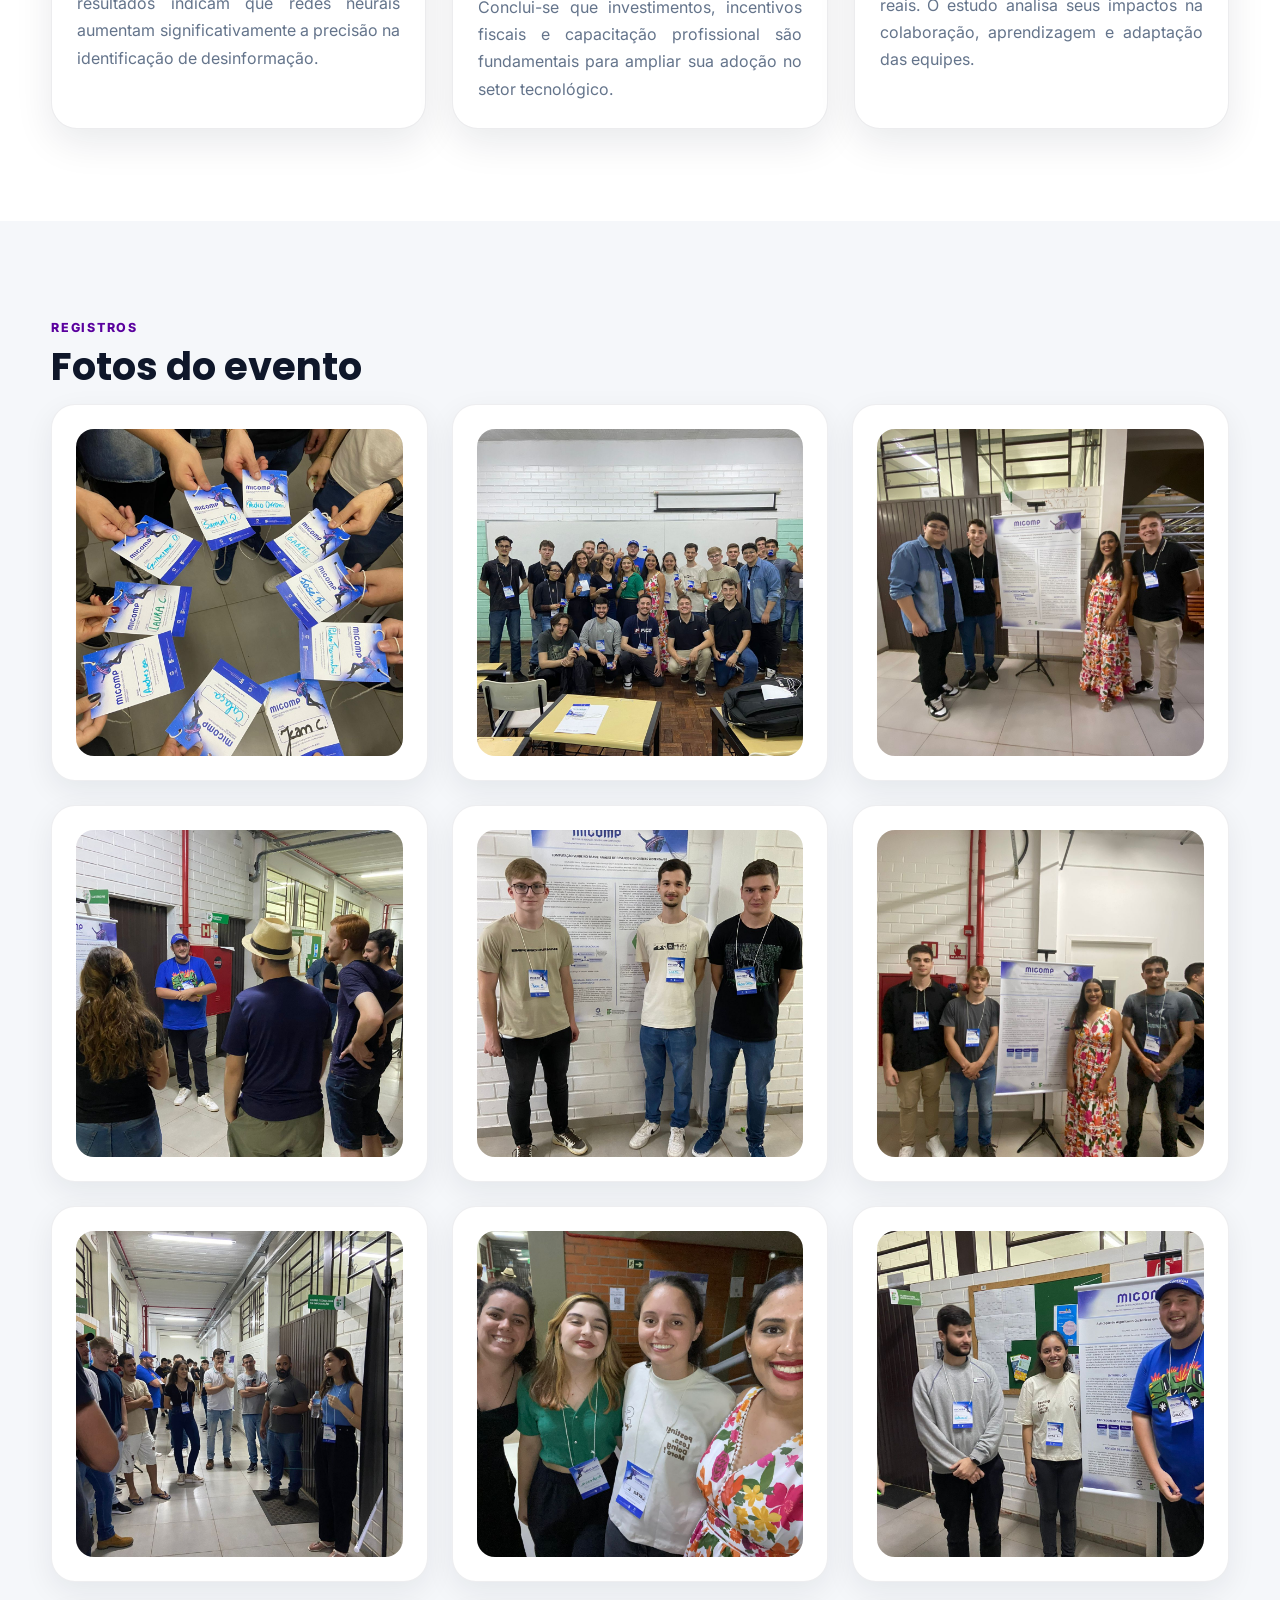
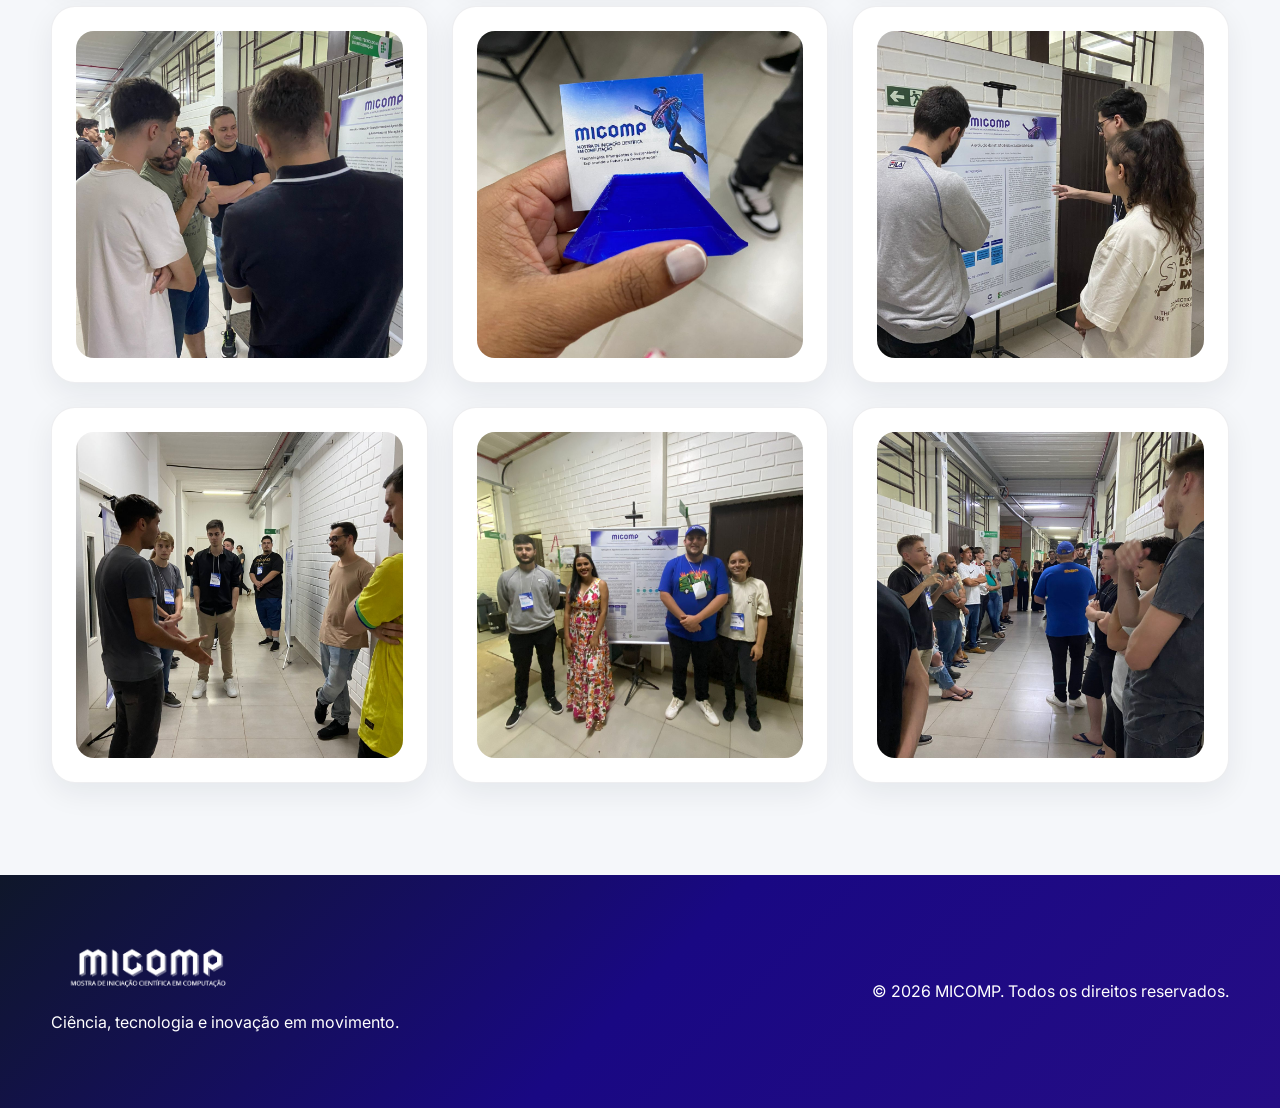
==== commit 919b7060: "atualização" ====
--- a/anais2024.html
+++ b/anais2024.html
@@ -25,9 +25,9 @@
                 <a href="destaques.html" class="a-link">Destaques</a>
                 <div class="dropdown"><button class="dropdown-toggle" aria-haspopup="true">Anais ▾</button>
                     <div class="dropdown-menu">
-                        <a href="anais2024.html">Anais 2024</a>
-                        <a href="anais2025.html">Anais 2025</a>
-                        <a href="anais2026.html">Anais 2026</a>
+                        <a href="anais2024.html">MICOMP 2024</a>
+                        <a href="anais2025.html">MICOMP 2025</a>
+                        <a href="anais2026.html">MICOMP 2026</a>
                     </div>
                 </div>
             </nav>
--- a/css/style.css
+++ b/css/style.css
@@ -8,7 +8,7 @@
     --white: #fff;
     --text: #263247;
     --muted: #64748B;
-    --grad: linear-gradient(135deg, #0F172A, #281988, #250d85);
+    --grad: linear-gradient(135deg, #0F172A, #190883, #250d85);
     --shadow: 0 18px 45px rgba(15, 23, 42, .12);
     --radius: 24px
 }
@@ -427,6 +427,12 @@
     width: 100%;
     max-width: 1100px;
     height: auto !important;
+    object-fit: contain;
+}
+
+.icon-footer {
+    width: 35px;
+    height: 35px;
     object-fit: contain;
 }
 
